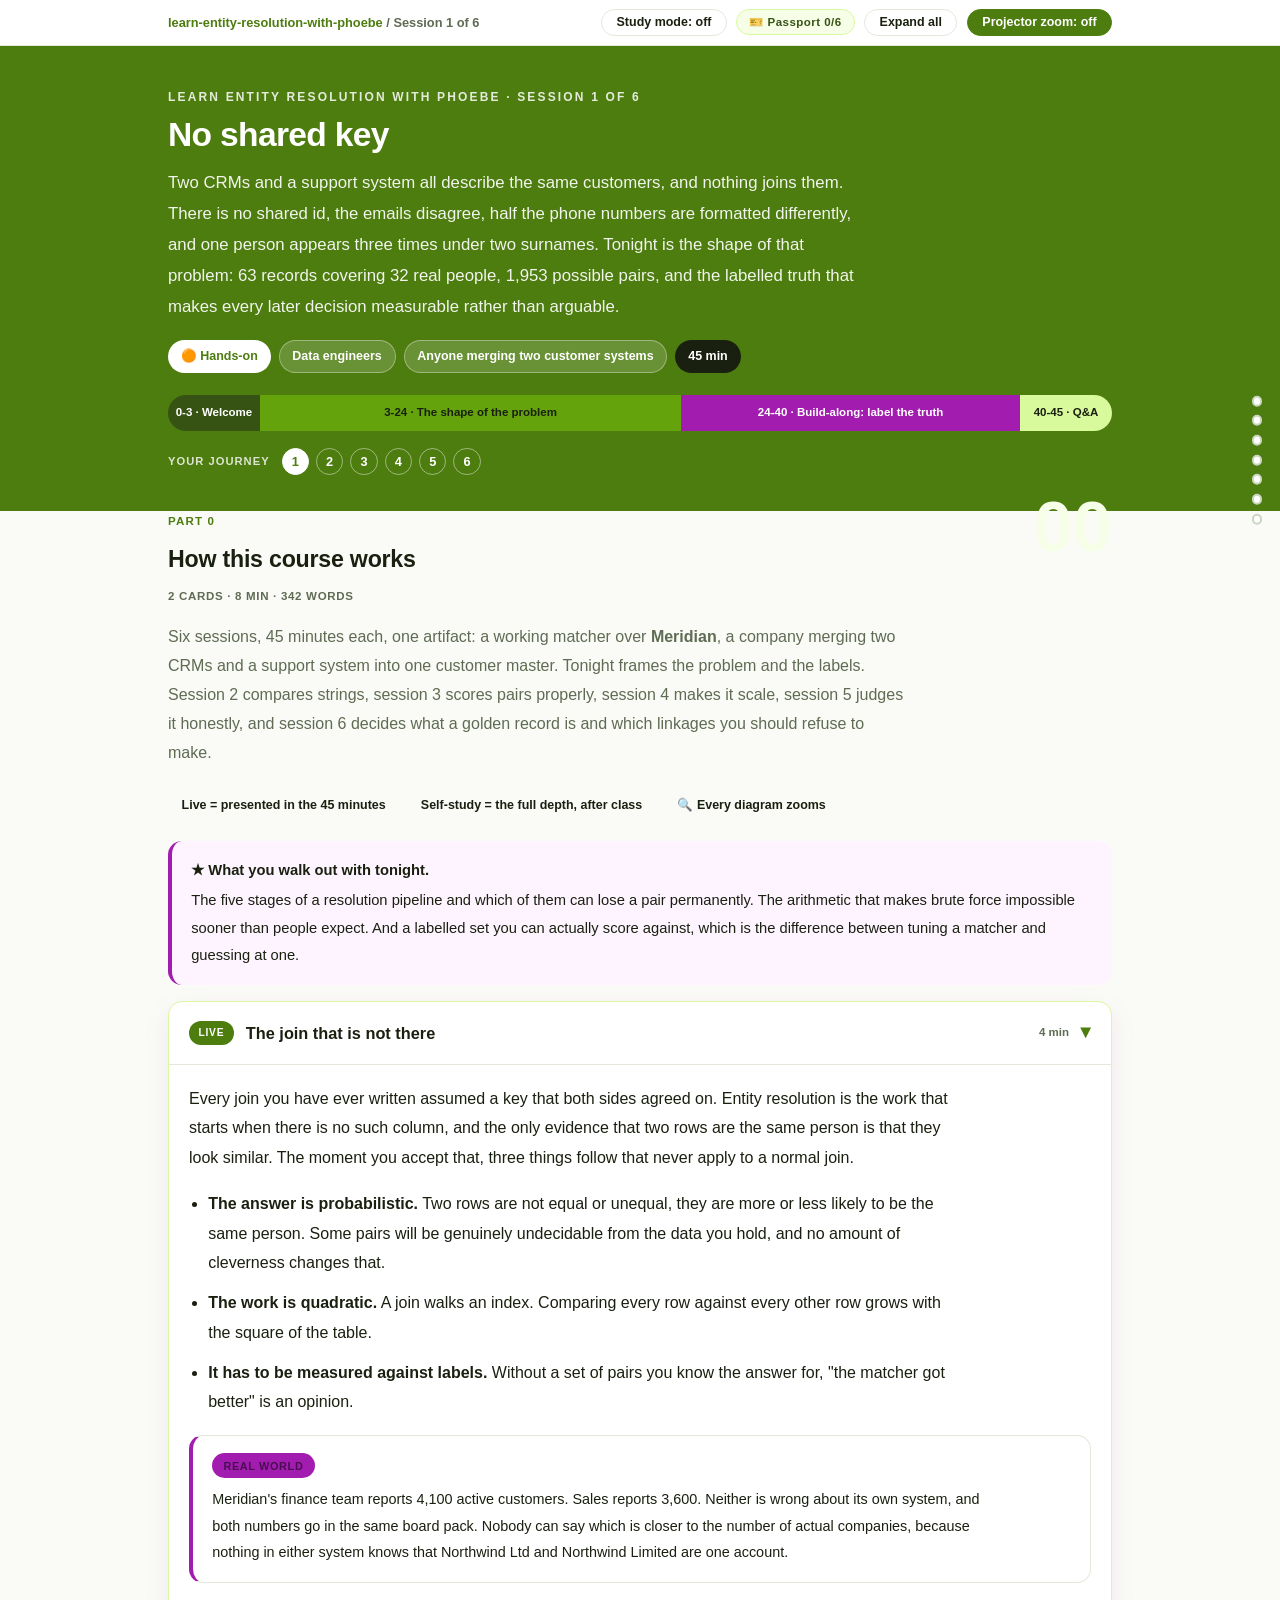
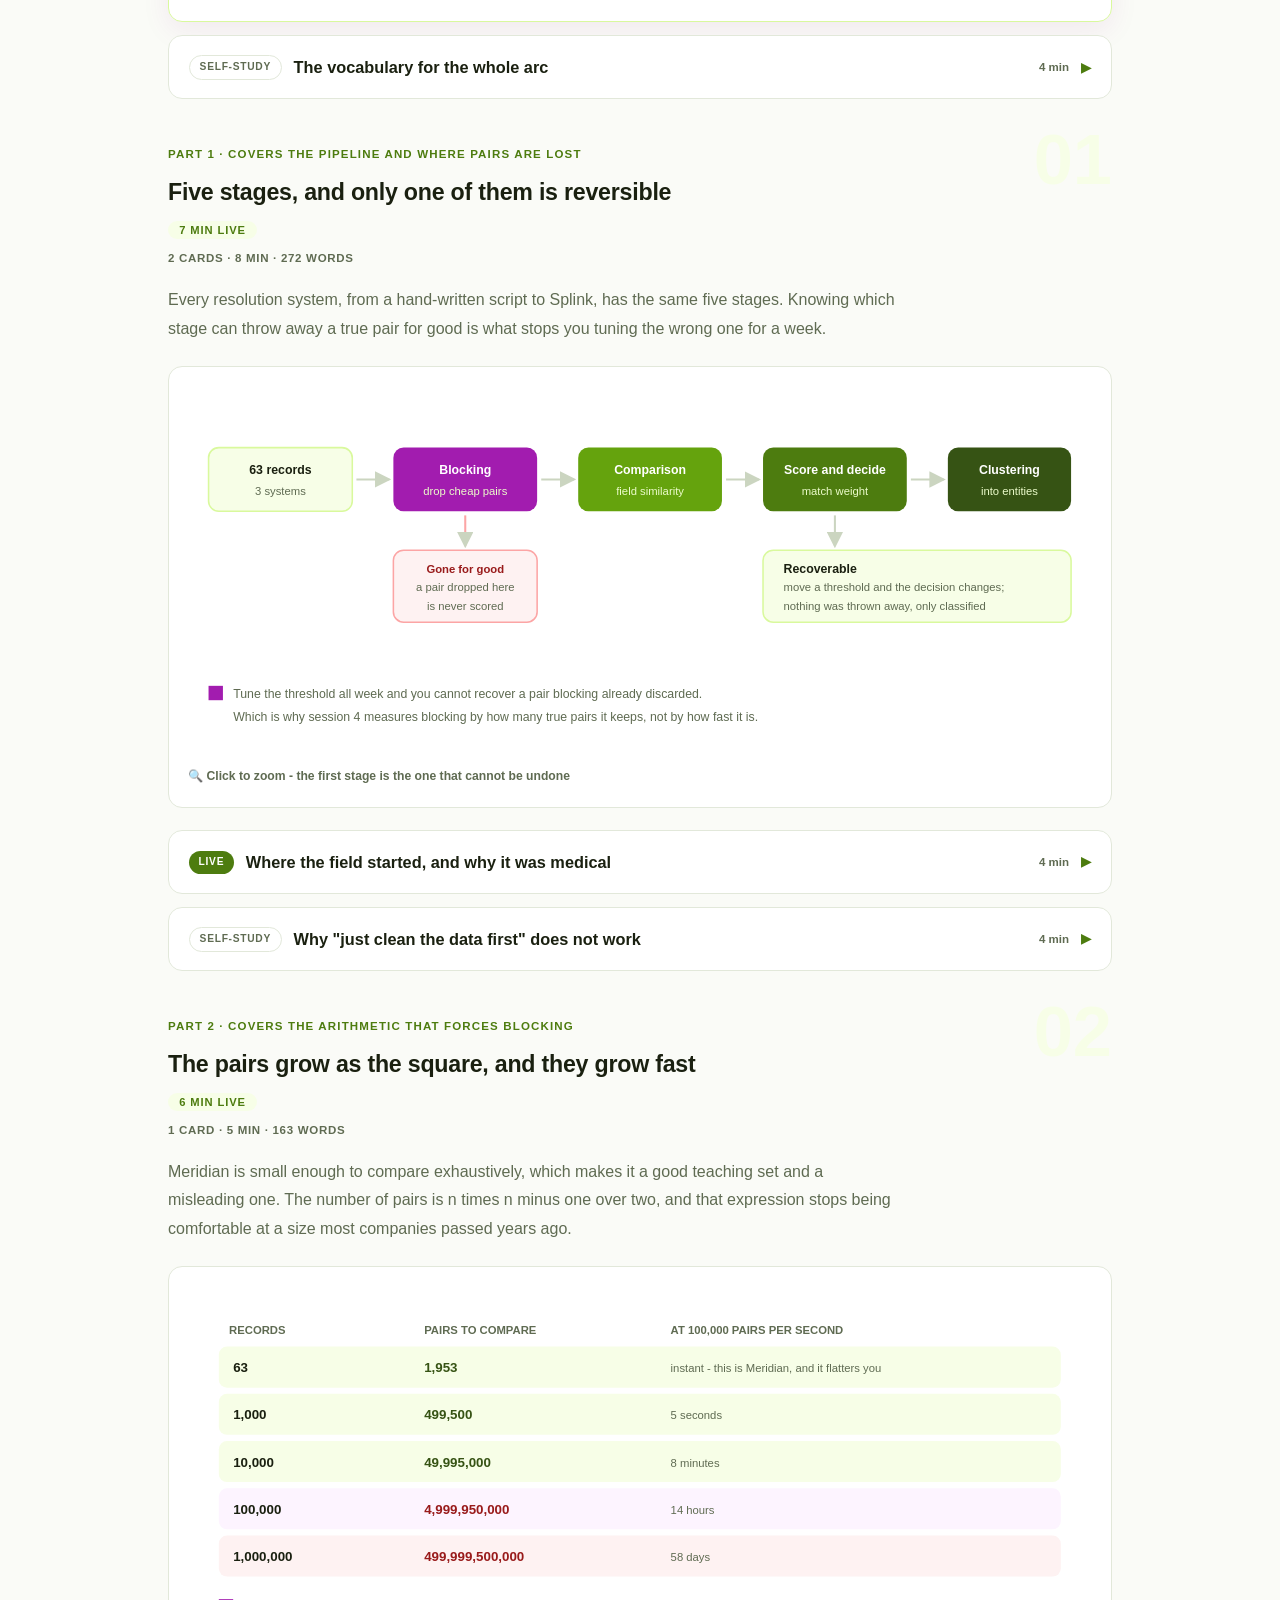
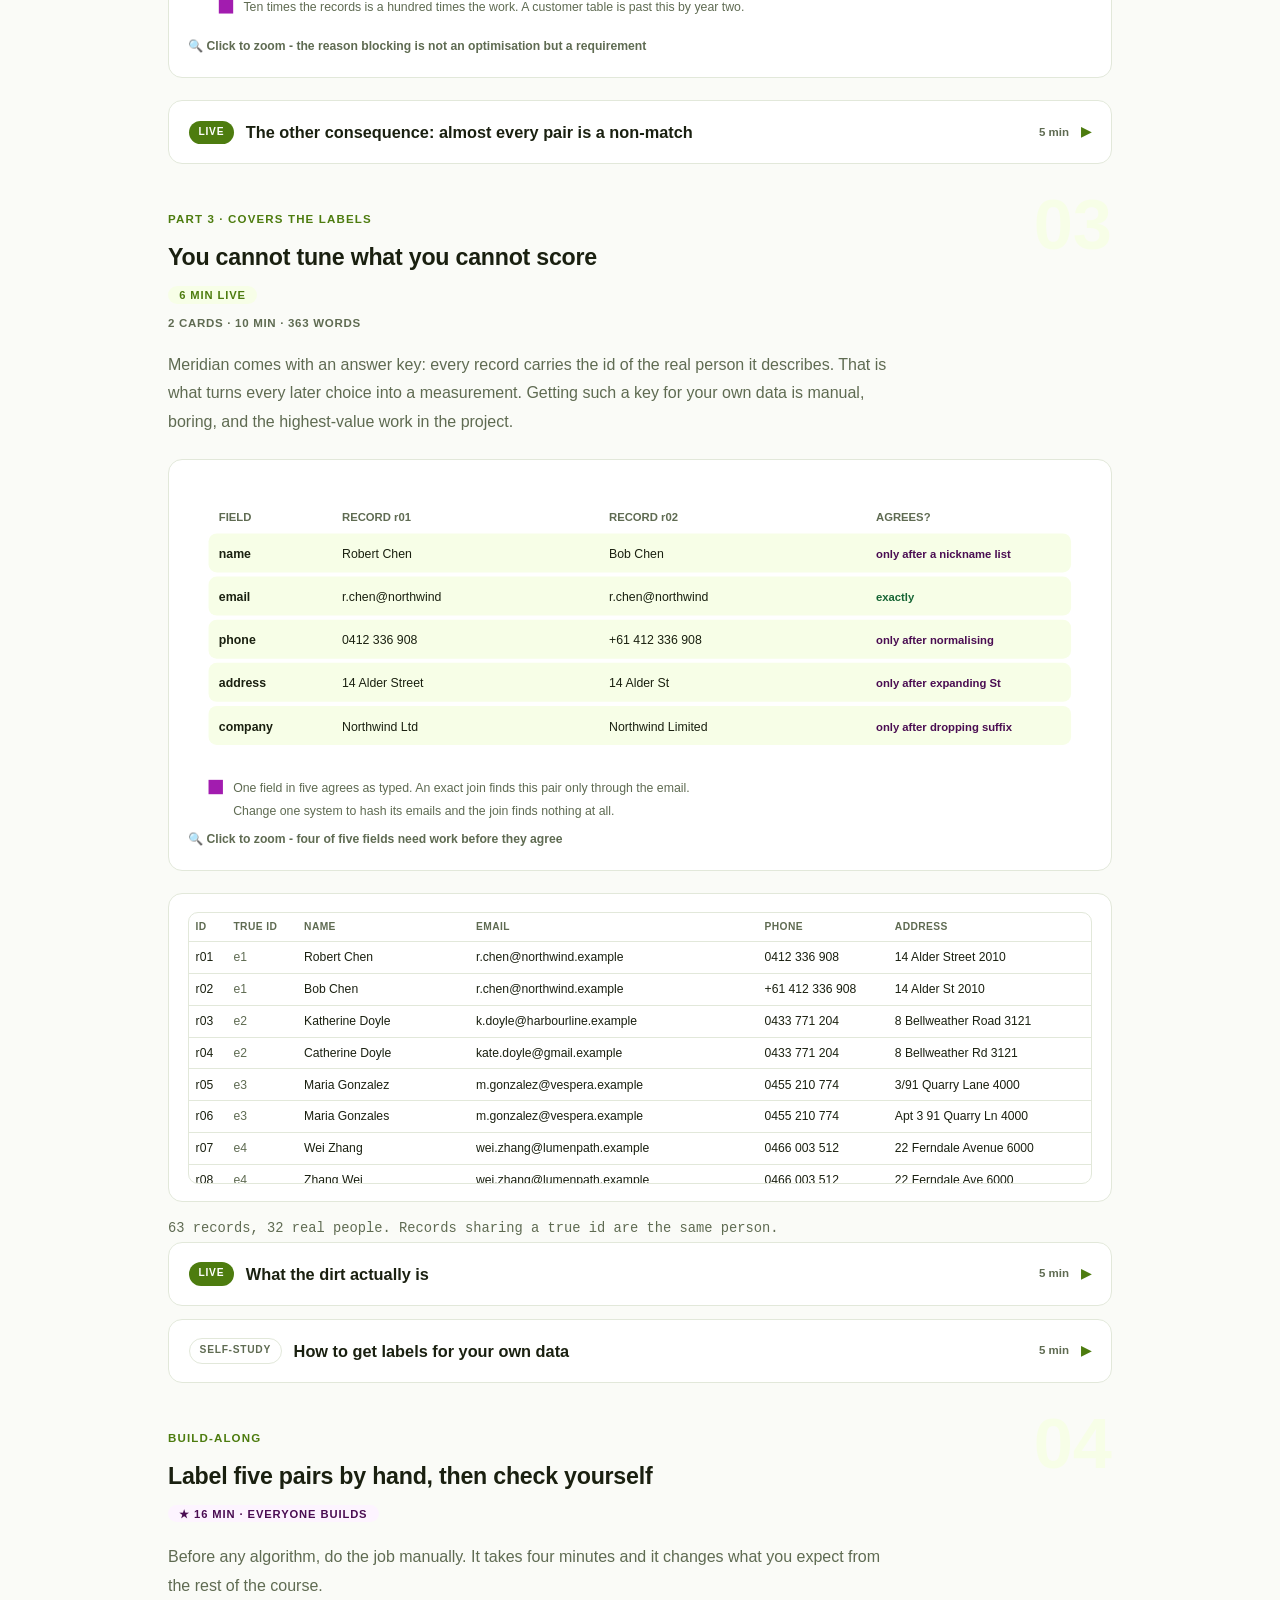
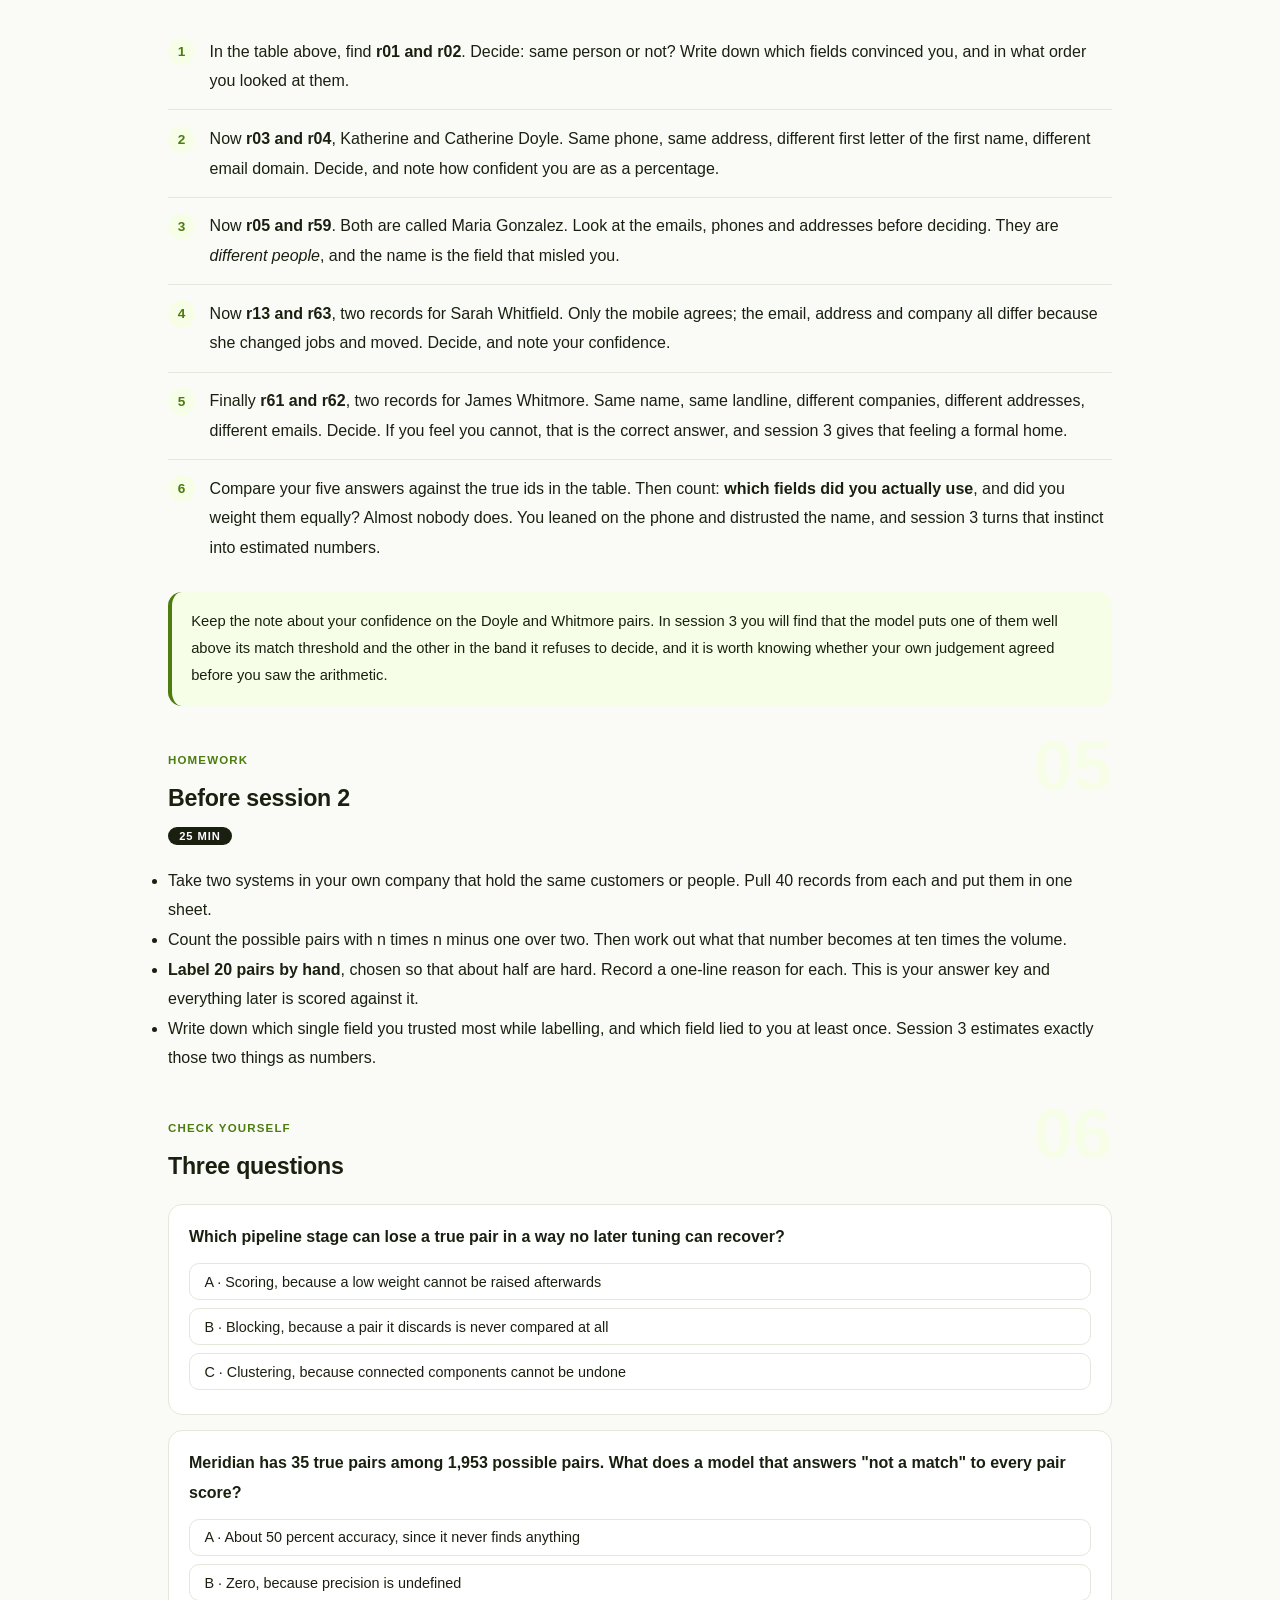
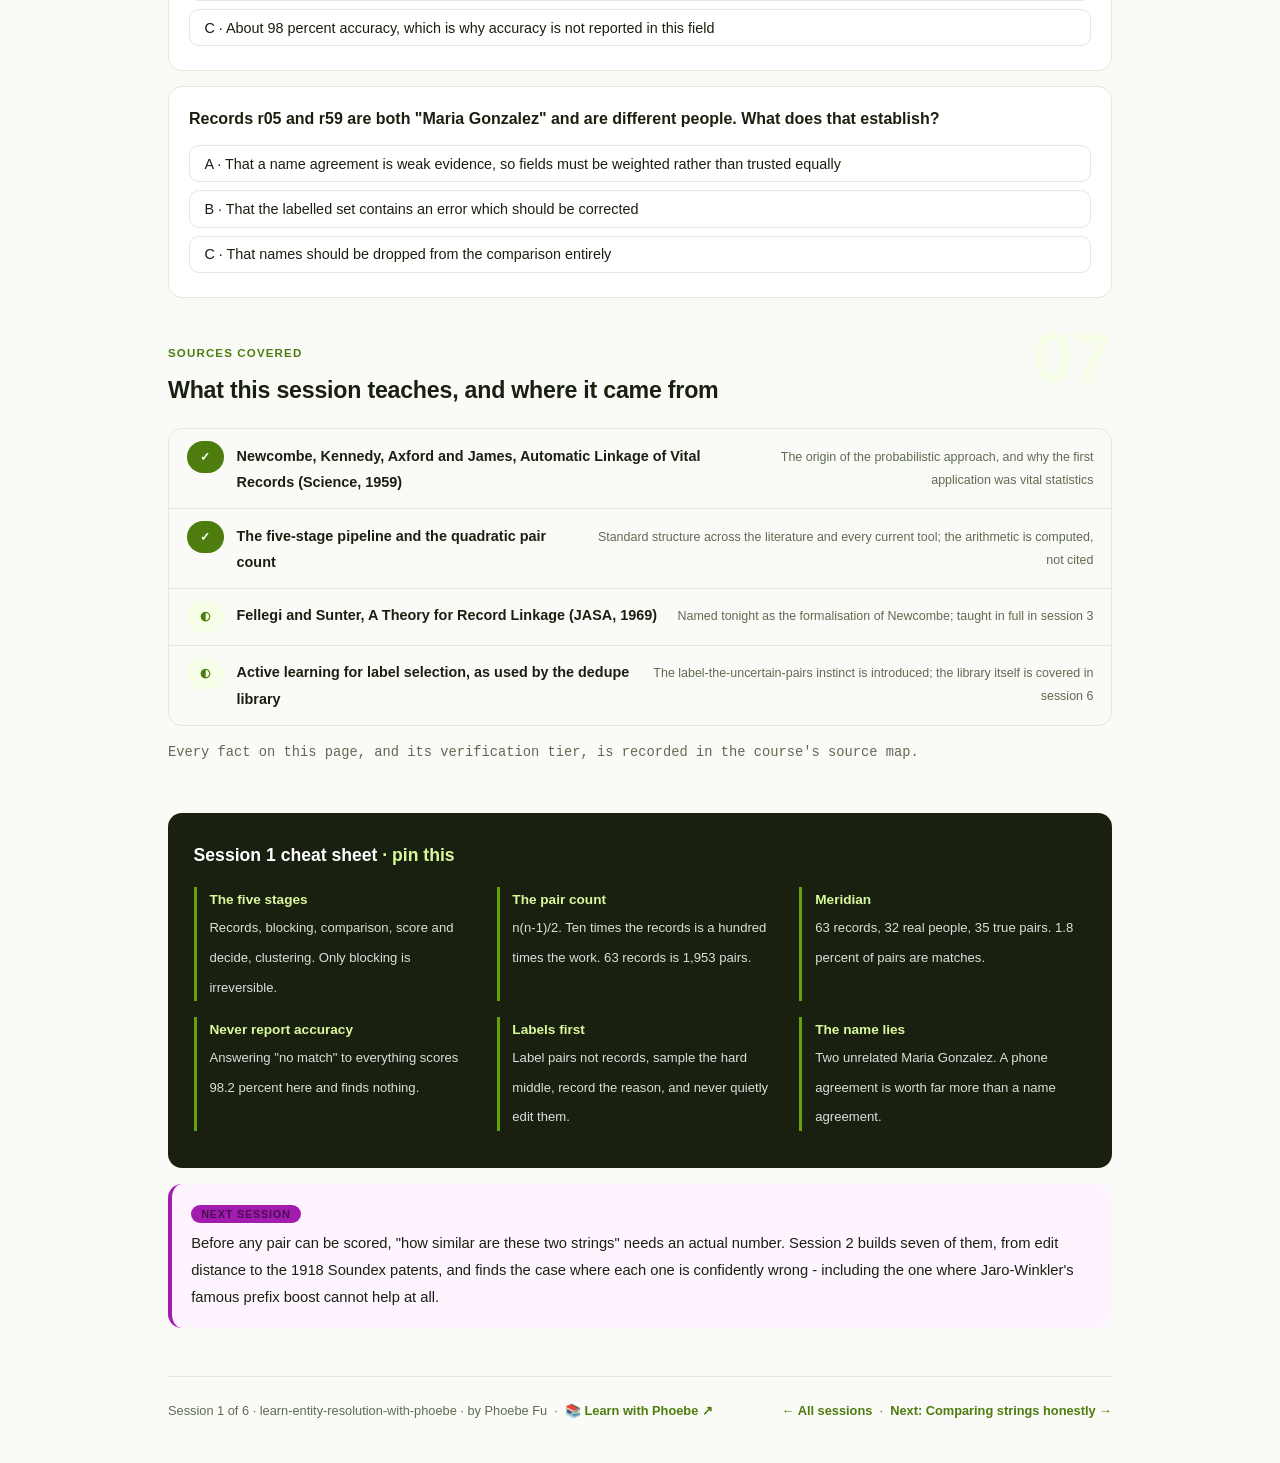
==== courses/01-no-shared-key.html @ edf510dc "Session pages: remove the internal source-map path A session page is a page a learner reads, so a bu" ====
<!DOCTYPE html>
<html lang="en">
<head>
<meta charset="UTF-8">
<meta name="viewport" content="width=device-width, initial-scale=1.0">
<!-- social:start -->
<meta name="description" content="Session 1 of 6. What breaks when two systems describe the same customer and share no key: the n-squared problem, the five stages of a resolution pipeline, and why a labelled set of 35 true pairs is the only thing that makes any of it measurable.">
<meta property="og:type" content="article">
<meta property="og:site_name" content="Learn with Phoebe">
<meta property="og:title" content="No shared key - learn entity resolution with phoebe">
<meta property="og:description" content="Session 1 of 6. 63 records, 32 real people, 1,953 possible pairs and no join column in sight.">
<meta property="og:url" content="https://phoebefu6.github.io/learn-entity-resolution-with-phoebe/courses/01-no-shared-key.html">
<meta property="og:image" content="https://phoebefu6.github.io/learn-entity-resolution-with-phoebe/assets/og-cover.png">
<meta property="og:image:width" content="1200">
<meta property="og:image:height" content="630">
<meta name="twitter:card" content="summary_large_image">
<meta name="twitter:title" content="No shared key - learn entity resolution with phoebe">
<meta name="twitter:description" content="Session 1 of 6. 63 records, 32 real people, and no join column in sight.">
<meta name="twitter:image" content="https://phoebefu6.github.io/learn-entity-resolution-with-phoebe/assets/og-cover.png">
<!-- social:end -->
<title>Session 1 · No shared key - learn entity resolution with phoebe</title>
<link rel="stylesheet" href="../assets/style.css?v=1">
</head>
<body>

<div class="toolbar">
  <div class="wrap">
    <span class="crumb"><a href="../index.html">learn-entity-resolution-with-phoebe</a> / Session 1 of 6</span>
    <button class="btn" id="toggle-all" type="button">Expand all</button>
    <button class="btn primary" id="zoom-toggle" type="button">Projector zoom: off</button>
  </div>
</div>

<header class="masthead">
  <div class="wrap">
    <div class="eyebrow">Learn Entity Resolution with Phoebe · Session 1 of 6</div>
    <h1>No shared <span class="accent">key</span></h1>
    <p class="sub">Two CRMs and a support system all describe the same customers, and nothing joins them. There is no shared id, the emails disagree, half the phone numbers are formatted differently, and one person appears three times under two surnames. Tonight is the shape of that problem: 63 records covering 32 real people, 1,953 possible pairs, and the labelled truth that makes every later decision measurable rather than arguable.</p>
    <div class="chip-row">
      <span class="chip level">🟠 Hands-on</span>
      <span class="chip audience">Data engineers</span>
      <span class="chip audience">Anyone merging two customer systems</span>
      <span class="chip time">45 min</span>
    </div>
    <div class="agenda">
      <span class="a1" style="flex:1">0-3 · Welcome</span>
      <span class="a2" style="flex:5">3-24 · The shape of the problem</span>
      <span class="a3" style="flex:4">24-40 · Build-along: label the truth</span>
      <span class="a4" style="flex:1">40-45 · Q&amp;A</span>
    </div>
  </div>
</header>

<main class="wrap">

  <!-- ============ INTRO ============ -->
  <section class="section" id="intro">
    <div class="section-kicker">
      <span class="klabel">Part 0</span>
      <h2>How this course works</h2>
    </div>
    <p class="lede">Six sessions, 45 minutes each, one artifact: a working matcher over <strong>Meridian</strong>, a company merging two CRMs and a support system into one customer master. Tonight frames the problem and the labels. Session 2 compares strings, session 3 scores pairs properly, session 4 makes it scale, session 5 judges it honestly, and session 6 decides what a golden record is and which linkages you should refuse to make.</p>

    <div class="legend">
      <span class="pill">Live = presented in the 45 minutes</span>
      <span class="pill">Self-study = the full depth, after class</span>
      <span class="pill">🔍 Every diagram zooms</span>
    </div>

    <div class="callout win">
      <p><strong>★ What you walk out with tonight.</strong> The five stages of a resolution pipeline and which of them can lose a pair permanently. The arithmetic that makes brute force impossible sooner than people expect. And a labelled set you can actually score against, which is the difference between tuning a matcher and guessing at one.</p>
    </div>

    <details class="card" open>
      <summary><span class="mode live">Live</span>The join that is not there<span class="mini">4 min</span><span class="caret">▶</span></summary>
      <div class="body">
        <p>Every join you have ever written assumed a key that both sides agreed on. Entity resolution is the work that starts when there is no such column, and the only evidence that two rows are the same person is that they look similar. The moment you accept that, three things follow that never apply to a normal join.</p>
        <ul>
          <li><strong>The answer is probabilistic.</strong> Two rows are not equal or unequal, they are more or less likely to be the same person. Some pairs will be genuinely undecidable from the data you hold, and no amount of cleverness changes that.</li>
          <li><strong>The work is quadratic.</strong> A join walks an index. Comparing every row against every other row grows with the square of the table.</li>
          <li><strong>It has to be measured against labels.</strong> Without a set of pairs you know the answer for, "the matcher got better" is an opinion.</li>
        </ul>
        <div class="callout example">
          <span class="ex-pill">Real world</span>
          <p>Meridian's finance team reports 4,100 active customers. Sales reports 3,600. Neither is wrong about its own system, and both numbers go in the same board pack. Nobody can say which is closer to the number of actual companies, because nothing in either system knows that Northwind Ltd and Northwind Limited are one account.</p>
        </div>
      </div>
    </details>

    <details class="card">
      <summary><span class="mode self">Self-study</span>The vocabulary for the whole arc<span class="mini">4 min</span><span class="caret">▶</span></summary>
      <div class="body">
        <ul>
          <li><strong>Record</strong> - one row in one system. <strong>Entity</strong> - one real person or company, which may appear as several records.</li>
          <li><strong>Pair</strong> - two records being considered. The unit of almost all the arithmetic in this course.</li>
          <li><strong>Blocking</strong> - cheaply throwing away pairs that are obviously not worth comparing. Session 4.</li>
          <li><strong>Match weight</strong> - a score for how much the evidence favours a pair being the same entity. Session 3.</li>
          <li><strong>Clerical review</strong> - the band of pairs the system refuses to decide, which go to a human. Session 3, and the whole point of the course.</li>
          <li><strong>Golden record</strong> - the single surviving version of an entity, assembled from the records that matched. Session 6.</li>
        </ul>
        <p>One term deliberately avoided: "deduplication". It implies the duplicates are obvious and the job is deleting them. Neither is usually true, and the framing hides the decision that matters.</p>
      </div>
    </details>
  </section>

  <!-- ============ PART 1 ============ -->
  <section class="section" id="part-1">
    <div class="section-kicker">
      <span class="klabel">Part 1 · covers the pipeline and where pairs are lost</span>
      <h2>Five stages, and only one of them is reversible</h2>
      <span class="tag concept">7 min live</span>
    </div>
    <p class="lede">Every resolution system, from a hand-written script to Splink, has the same five stages. Knowing which stage can throw away a true pair for good is what stops you tuning the wrong one for a week.</p>

    <figure class="zoomable">
      <svg viewBox="0 0 880 360" xmlns="http://www.w3.org/2000/svg" role="img" aria-label="Five pipeline stages from records through blocking, comparison, scoring and decision to clustering, showing that a pair discarded at blocking can never be recovered downstream">
        <style>
          .e1aT { font: 700 12px Inter, sans-serif; fill: #fff; }
          .e1aK { font: 700 12px Inter, sans-serif; fill: #1A2010; }
          .e1aC { font: 400 11px Inter, sans-serif; fill: #ECFCCB; }
          .e1aD { font: 400 11px Inter, sans-serif; fill: #5F6B52; }
          .e1aN { font: 400 12px Inter, sans-serif; fill: #5F6B52; }
          .e1aR { font: 700 11px Inter, sans-serif; fill: #991B1B; }
        </style>
        <defs>
          <marker id="e1Ar" markerWidth="8" markerHeight="8" refX="7" refY="4" orient="auto"><path d="M0,0 L8,4 L0,8 z" fill="#CBD5C0"/></marker>
        </defs>

        <rect x="20" y="60" width="140" height="62" rx="10" fill="#F7FEE7" stroke="#D9F99D" stroke-width="1.5"/>
        <text class="e1aK" x="90" y="86" text-anchor="middle">63 records</text>
        <text class="e1aD" x="90" y="106" text-anchor="middle">3 systems</text>

        <line x1="164" y1="91" x2="196" y2="91" stroke="#CBD5C0" stroke-width="2" marker-end="url(#e1Ar)"/>

        <rect x="200" y="60" width="140" height="62" rx="10" fill="#A21CAF"/>
        <text class="e1aT" x="270" y="86" text-anchor="middle">Blocking</text>
        <text class="e1aC" x="270" y="106" text-anchor="middle">drop cheap pairs</text>

        <line x1="344" y1="91" x2="376" y2="91" stroke="#CBD5C0" stroke-width="2" marker-end="url(#e1Ar)"/>

        <rect x="380" y="60" width="140" height="62" rx="10" fill="#65A30D"/>
        <text class="e1aT" x="450" y="86" text-anchor="middle">Comparison</text>
        <text class="e1aC" x="450" y="106" text-anchor="middle">field similarity</text>

        <line x1="524" y1="91" x2="556" y2="91" stroke="#CBD5C0" stroke-width="2" marker-end="url(#e1Ar)"/>

        <rect x="560" y="60" width="140" height="62" rx="10" fill="#4D7C0F"/>
        <text class="e1aT" x="630" y="86" text-anchor="middle">Score and decide</text>
        <text class="e1aC" x="630" y="106" text-anchor="middle">match weight</text>

        <line x1="704" y1="91" x2="736" y2="91" stroke="#CBD5C0" stroke-width="2" marker-end="url(#e1Ar)"/>

        <rect x="740" y="60" width="120" height="62" rx="10" fill="#365314"/>
        <text class="e1aT" x="800" y="86" text-anchor="middle">Clustering</text>
        <text class="e1aC" x="800" y="106" text-anchor="middle">into entities</text>

        <rect x="200" y="160" width="140" height="70" rx="10" fill="#FEF2F2" stroke="#FCA5A5" stroke-width="1.5"/>
        <text class="e1aR" x="270" y="182" text-anchor="middle">Gone for good</text>
        <text class="e1aD" x="270" y="200" text-anchor="middle">a pair dropped here</text>
        <text class="e1aD" x="270" y="218" text-anchor="middle">is never scored</text>
        <line x1="270" y1="126" x2="270" y2="156" stroke="#FCA5A5" stroke-width="2" marker-end="url(#e1Ar)"/>

        <rect x="560" y="160" width="300" height="70" rx="10" fill="#F7FEE7" stroke="#D9F99D" stroke-width="1.5"/>
        <text class="e1aK" x="580" y="182">Recoverable</text>
        <text class="e1aD" x="580" y="200">move a threshold and the decision changes;</text>
        <text class="e1aD" x="580" y="218">nothing was thrown away, only classified</text>
        <line x1="630" y1="126" x2="630" y2="156" stroke="#CBD5C0" stroke-width="2" marker-end="url(#e1Ar)"/>

        <rect x="20" y="292" width="14" height="14" fill="#A21CAF"/>
        <text class="e1aN" x="44" y="304">Tune the threshold all week and you cannot recover a pair blocking already discarded.</text>
        <text class="e1aN" x="44" y="326">Which is why session 4 measures blocking by how many true pairs it keeps, not by how fast it is.</text>
      </svg>
      <figcaption>🔍 Click to zoom - the first stage is the one that cannot be undone</figcaption>
    </figure>

    <details class="card">
      <summary><span class="mode live">Live</span>Where the field started, and why it was medical<span class="mini">4 min</span><span class="caret">▶</span></summary>
      <div class="body">
        <p>The first published probabilistic approach is <strong>Newcombe, Kennedy, Axford and James, "Automatic Linkage of Vital Records", Science, October 1959</strong>. The problem was linking birth, marriage and death records for Canadian health statistics, where there was no shared identifier and the stakes were epidemiological rather than commercial.</p>
        <p>Their move was the one this whole course rests on: rather than asking whether two records agree, compute how much each field's agreement should <em>shift your belief</em>, and combine those shifts. Ten years later Fellegi and Sunter turned that into a formal decision theory, which is session 3.</p>
        <div class="callout tip">
          <p>It is worth knowing the origin is 1959 and not 2015. Entity resolution gets sold as a machine-learning problem, and the learning part is genuinely useful, but the core model predates it by decades and is still what the good tools implement.</p>
        </div>
      </div>
    </details>

    <details class="card">
      <summary><span class="mode self">Self-study</span>Why "just clean the data first" does not work<span class="mini">4 min</span><span class="caret">▶</span></summary>
      <div class="body">
        <p>The instinct is to normalise everything until the rows match exactly, then join. It helps, and session 2 does a lot of it, but it cannot finish the job for a structural reason: <strong>normalisation is lossy and you do not know in advance which loss matters</strong>.</p>
        <p>Fold "Katherine" and "Catherine" together and you correctly join one pair in Meridian and incorrectly risk joining two different people elsewhere. Strip company suffixes and Northwind Ltd matches Northwind Limited, which is right, and also matches a different Northwind that is a separate legal entity, which is wrong. Every normalisation is a bet about which differences are noise.</p>
        <p>The probabilistic framing keeps the bet visible and priced. Instead of destroying the difference, you say how much a difference on this field should count, and that number is estimable from data.</p>
      </div>
    </details>
  </section>

  <!-- ============ PART 2 ============ -->
  <section class="section" id="part-2">
    <div class="section-kicker">
      <span class="klabel">Part 2 · covers the arithmetic that forces blocking</span>
      <h2>The pairs grow as the square, and they grow fast</h2>
      <span class="tag concept">6 min live</span>
    </div>
    <p class="lede">Meridian is small enough to compare exhaustively, which makes it a good teaching set and a misleading one. The number of pairs is n times n minus one over two, and that expression stops being comfortable at a size most companies passed years ago.</p>

    <figure class="zoomable">
      <svg viewBox="0 0 880 330" xmlns="http://www.w3.org/2000/svg" role="img" aria-label="A table of record counts against pair counts, showing 63 records giving 1953 pairs, 10000 giving about 50 million, and 1 million giving about 500 billion">
        <style>
          .e1bH { font: 700 11px Inter, sans-serif; fill: #5F6B52; }
          .e1bK { font: 700 13px Inter, sans-serif; fill: #1A2010; }
          .e1bV { font: 800 13px Inter, sans-serif; fill: #365314; }
          .e1bR { font: 800 13px Inter, sans-serif; fill: #991B1B; }
          .e1bD { font: 400 11px Inter, sans-serif; fill: #5F6B52; }
          .e1bN { font: 400 12px Inter, sans-serif; fill: #5F6B52; }
        </style>
        <text class="e1bH" x="40" y="46">RECORDS</text>
        <text class="e1bH" x="230" y="46">PAIRS TO COMPARE</text>
        <text class="e1bH" x="470" y="46">AT 100,000 PAIRS PER SECOND</text>

        <rect x="30" y="58" width="820" height="40" rx="8" fill="#F7FEE7"/>
        <text class="e1bK" x="44" y="83">63</text>
        <text class="e1bV" x="230" y="83">1,953</text>
        <text class="e1bD" x="470" y="83">instant - this is Meridian, and it flatters you</text>

        <rect x="30" y="104" width="820" height="40" rx="8" fill="#F7FEE7"/>
        <text class="e1bK" x="44" y="129">1,000</text>
        <text class="e1bV" x="230" y="129">499,500</text>
        <text class="e1bD" x="470" y="129">5 seconds</text>

        <rect x="30" y="150" width="820" height="40" rx="8" fill="#F7FEE7"/>
        <text class="e1bK" x="44" y="175">10,000</text>
        <text class="e1bV" x="230" y="175">49,995,000</text>
        <text class="e1bD" x="470" y="175">8 minutes</text>

        <rect x="30" y="196" width="820" height="40" rx="8" fill="#FDF4FF"/>
        <text class="e1bK" x="44" y="221">100,000</text>
        <text class="e1bR" x="230" y="221">4,999,950,000</text>
        <text class="e1bD" x="470" y="221">14 hours</text>

        <rect x="30" y="242" width="820" height="40" rx="8" fill="#FEF2F2"/>
        <text class="e1bK" x="44" y="267">1,000,000</text>
        <text class="e1bR" x="230" y="267">499,999,500,000</text>
        <text class="e1bD" x="470" y="267">58 days</text>

        <rect x="30" y="304" width="14" height="14" fill="#A21CAF"/>
        <text class="e1bN" x="54" y="316">Ten times the records is a hundred times the work. A customer table is past this by year two.</text>
      </svg>
      <figcaption>🔍 Click to zoom - the reason blocking is not an optimisation but a requirement</figcaption>
    </figure>

    <details class="card">
      <summary><span class="mode live">Live</span>The other consequence: almost every pair is a non-match<span class="mini">5 min</span><span class="caret">▶</span></summary>
      <div class="body">
        <p>In Meridian there are 35 true pairs among 1,953 possible ones, so <strong>1.8 percent</strong> of pairs are matches. That ratio does not stay still as the data grows, it collapses: true pairs grow roughly in line with the number of records, while total pairs grow with the square.</p>
        <p>This has a consequence people trip over constantly. A model that answers "not a match" to every single pair is right about 98.2 percent of the time on Meridian, and would be right about 99.99 percent of the time on a million records. <strong>Accuracy is not a usable metric here</strong>, and session 5 shows the bench reporting it next to F1 so the gap is visible rather than described.</p>
        <div class="callout example">
          <span class="ex-pill">Real world</span>
          <p>A vendor demo that reports "99.4 percent accurate" on a deduplication task has told you almost nothing, and may have told you it does not work. Ask for precision and recall on matched pairs, and ask how many true pairs the labelled set contained.</p>
        </div>
      </div>
    </details>
  </section>

  <!-- ============ PART 3 ============ -->
  <section class="section" id="part-3">
    <div class="section-kicker">
      <span class="klabel">Part 3 · covers the labels</span>
      <h2>You cannot tune what you cannot score</h2>
      <span class="tag concept">6 min live</span>
    </div>
    <p class="lede">Meridian comes with an answer key: every record carries the id of the real person it describes. That is what turns every later choice into a measurement. Getting such a key for your own data is manual, boring, and the highest-value work in the project.</p>

    <figure class="zoomable">
      <svg viewBox="0 0 880 330" xmlns="http://www.w3.org/2000/svg" role="img" aria-label="Two Meridian records for Robert Chen compared field by field, showing which fields agree exactly, which agree only after normalisation, and which disagree">
        <style>
          .e1cH { font: 700 11px Inter, sans-serif; fill: #5F6B52; }
          .e1cK { font: 700 12px Inter, sans-serif; fill: #1A2010; }
          .e1cV { font: 400 12px Inter, sans-serif; fill: #1A2010; }
          .e1cG { font: 700 11px Inter, sans-serif; fill: #166534; }
          .e1cA { font: 700 11px Inter, sans-serif; fill: #4A0D52; }
          .e1cN { font: 400 12px Inter, sans-serif; fill: #5F6B52; }
        </style>
        <text class="e1cH" x="30" y="40">FIELD</text>
        <text class="e1cH" x="150" y="40">RECORD r01</text>
        <text class="e1cH" x="410" y="40">RECORD r02</text>
        <text class="e1cH" x="670" y="40">AGREES?</text>

        <rect x="20" y="52" width="840" height="38" rx="8" fill="#F7FEE7"/>
        <text class="e1cK" x="30" y="76">name</text>
        <text class="e1cV" x="150" y="76">Robert Chen</text>
        <text class="e1cV" x="410" y="76">Bob Chen</text>
        <text class="e1cA" x="670" y="76">only after a nickname list</text>

        <rect x="20" y="94" width="840" height="38" rx="8" fill="#F7FEE7"/>
        <text class="e1cK" x="30" y="118">email</text>
        <text class="e1cV" x="150" y="118">r.chen@northwind</text>
        <text class="e1cV" x="410" y="118">r.chen@northwind</text>
        <text class="e1cG" x="670" y="118">exactly</text>

        <rect x="20" y="136" width="840" height="38" rx="8" fill="#F7FEE7"/>
        <text class="e1cK" x="30" y="160">phone</text>
        <text class="e1cV" x="150" y="160">0412 336 908</text>
        <text class="e1cV" x="410" y="160">+61 412 336 908</text>
        <text class="e1cA" x="670" y="160">only after normalising</text>

        <rect x="20" y="178" width="840" height="38" rx="8" fill="#F7FEE7"/>
        <text class="e1cK" x="30" y="202">address</text>
        <text class="e1cV" x="150" y="202">14 Alder Street</text>
        <text class="e1cV" x="410" y="202">14 Alder St</text>
        <text class="e1cA" x="670" y="202">only after expanding St</text>

        <rect x="20" y="220" width="840" height="38" rx="8" fill="#F7FEE7"/>
        <text class="e1cK" x="30" y="244">company</text>
        <text class="e1cV" x="150" y="244">Northwind Ltd</text>
        <text class="e1cV" x="410" y="244">Northwind Limited</text>
        <text class="e1cA" x="670" y="244">only after dropping suffix</text>

        <rect x="20" y="292" width="14" height="14" fill="#A21CAF"/>
        <text class="e1cN" x="44" y="304">One field in five agrees as typed. An exact join finds this pair only through the email.</text>
        <text class="e1cN" x="44" y="326">Change one system to hash its emails and the join finds nothing at all.</text>
      </svg>
      <figcaption>🔍 Click to zoom - four of five fields need work before they agree</figcaption>
    </figure>

    <div class="er-wrap" id="er-records"></div>

    <p class="mono" style="margin-top:14px">63 records, 32 real people. Records sharing a true id are the same person.</p>

    <details class="card">
      <summary><span class="mode live">Live</span>What the dirt actually is<span class="mini">5 min</span><span class="caret">▶</span></summary>
      <div class="body">
        <p>Read the table above and you can see every failure mode this course has to handle. None of it is exotic; all of it is what happens when humans type into three systems over five years.</p>
        <table class="clean">
          <thead><tr><th>Kind of difference</th><th>In Meridian</th><th>Handled in</th></tr></thead>
          <tbody>
            <tr><td>Nickname</td><td>Robert and Bob Chen, Michael and Mike Okonkwo</td><td>Session 2, normalisation</td></tr>
            <tr><td>Spelling of the same sound</td><td>Priya Nair and Priya Nayar, Smith and Smyth</td><td>Session 2, phonetics</td></tr>
            <tr><td>Transliteration</td><td>Thomas Muller and Thomas Mueller</td><td>Session 2</td></tr>
            <tr><td>Married or changed surname</td><td>Sarah Whitfield and Sarah Whitfield-Barnes</td><td>Session 3, weights</td></tr>
            <tr><td>Token order</td><td>Wei Zhang and Zhang Wei</td><td>Session 2, token sets</td></tr>
            <tr><td>Transposed digits</td><td>Chidi Nwosu's phone, 780 against 708</td><td>Session 2, edit distance</td></tr>
            <tr><td>Abbreviated street</td><td>Alder Street and Alder St, Court and Ct</td><td>Session 2, normalisation</td></tr>
            <tr><td>Work against personal address</td><td>Elena Petrova's two emails</td><td>Session 3, weights</td></tr>
            <tr><td>Missing value</td><td>Aisha Bello's second record has no email</td><td>Session 3, carries no evidence</td></tr>
            <tr><td>Different people who look alike</td><td>Two unrelated Maria Gonzalez, Robert Chen and Robert Chan</td><td>Session 5, false matches</td></tr>
            <tr><td>Genuinely undecidable</td><td>Two James Whitmore sharing a landline</td><td>Session 3, the clerical band</td></tr>
          </tbody>
        </table>
      </div>
    </details>

    <details class="card">
      <summary><span class="mode self">Self-study</span>How to get labels for your own data<span class="mini">5 min</span><span class="caret">▶</span></summary>
      <div class="body">
        <p>You will not label every pair, and you do not need to. What works:</p>
        <ul>
          <li><strong>Sample from the middle, not the ends.</strong> Pairs that obviously match and pairs that obviously do not teach you nothing. Label the ones a rough first pass scored near its threshold, because that is where every future decision lives.</li>
          <li><strong>Label pairs, not records.</strong> The question "are these two the same" is answerable. "Which entity is this" is not, until you already have the answer.</li>
          <li><strong>Two labellers on a subset.</strong> Where two careful humans disagree, no matcher will do better, and that disagreement rate is a floor on your achievable accuracy. It is also the honest size of your clerical band.</li>
          <li><strong>Record why.</strong> A label with a one-line reason survives the person who made it leaving. A bare yes or no does not.</li>
          <li><strong>Keep it frozen.</strong> A labelled set you quietly fix whenever the matcher disagrees is not a measurement any more, it is a mirror.</li>
        </ul>
        <p>The <code>dedupe</code> library builds its training set this way deliberately, asking a human to label the pairs it is least sure about rather than a random sample. That is active learning, and it is the right instinct even when done by hand in a spreadsheet.</p>
      </div>
    </details>
  </section>

  <!-- ============ DEMO ============ -->
  <section class="section" id="demo-1">
    <div class="section-kicker">
      <span class="klabel">Build-along</span>
      <h2>Label five pairs by hand, then check yourself</h2>
      <span class="tag demo">★ 16 min · everyone builds</span>
    </div>
    <p class="lede">Before any algorithm, do the job manually. It takes four minutes and it changes what you expect from the rest of the course.</p>

    <div class="steps">
      <div class="step"><p>In the table above, find <strong>r01 and r02</strong>. Decide: same person or not? Write down which fields convinced you, and in what order you looked at them.</p></div>
      <div class="step"><p>Now <strong>r03 and r04</strong>, Katherine and Catherine Doyle. Same phone, same address, different first letter of the first name, different email domain. Decide, and note how confident you are as a percentage.</p></div>
      <div class="step"><p>Now <strong>r05 and r59</strong>. Both are called Maria Gonzalez. Look at the emails, phones and addresses before deciding. They are <em>different people</em>, and the name is the field that misled you.</p></div>
      <div class="step"><p>Now <strong>r13 and r63</strong>, two records for Sarah Whitfield. Only the mobile agrees; the email, address and company all differ because she changed jobs and moved. Decide, and note your confidence.</p></div>
      <div class="step"><p>Finally <strong>r61 and r62</strong>, two records for James Whitmore. Same name, same landline, different companies, different addresses, different emails. Decide. If you feel you cannot, that is the correct answer, and session 3 gives that feeling a formal home.</p></div>
      <div class="step"><p>Compare your five answers against the true ids in the table. Then count: <strong>which fields did you actually use</strong>, and did you weight them equally? Almost nobody does. You leaned on the phone and distrusted the name, and session 3 turns that instinct into estimated numbers.</p></div>
    </div>

    <div class="callout tip">
      <p>Keep the note about your confidence on the Doyle and Whitmore pairs. In session 3 you will find that the model puts one of them well above its match threshold and the other in the band it refuses to decide, and it is worth knowing whether your own judgement agreed before you saw the arithmetic.</p>
    </div>
  </section>

  <!-- ============ EXERCISE ============ -->
  <section class="section" id="exercise">
    <div class="section-kicker">
      <span class="klabel">Homework</span>
      <h2>Before session 2</h2>
      <span class="tag exercise">25 min</span>
    </div>
    <ul>
      <li>Take two systems in your own company that hold the same customers or people. Pull 40 records from each and put them in one sheet.</li>
      <li>Count the possible pairs with n times n minus one over two. Then work out what that number becomes at ten times the volume.</li>
      <li><strong>Label 20 pairs by hand</strong>, chosen so that about half are hard. Record a one-line reason for each. This is your answer key and everything later is scored against it.</li>
      <li>Write down which single field you trusted most while labelling, and which field lied to you at least once. Session 3 estimates exactly those two things as numbers.</li>
    </ul>
  </section>

  <!-- ============ QUIZ ============ -->
  <section class="section" id="quiz">
    <div class="section-kicker">
      <span class="klabel">Check yourself</span>
      <h2>Three questions</h2>
    </div>

    <div class="quiz-q" data-answer="1">
      <p class="qtext">Which pipeline stage can lose a true pair in a way no later tuning can recover?</p>
      <button class="qopt" type="button">A · Scoring, because a low weight cannot be raised afterwards</button>
      <button class="qopt" type="button">B · Blocking, because a pair it discards is never compared at all</button>
      <button class="qopt" type="button">C · Clustering, because connected components cannot be undone</button>
      <p class="qwhy">Blocking is the irreversible stage. Scoring and the decision are recoverable by moving a threshold, and clustering can be rerun. A pair blocking drops is never scored, so no amount of threshold tuning brings it back. That is why session 4 measures blocking by pair completeness first.</p>
    </div>

    <div class="quiz-q" data-answer="2">
      <p class="qtext">Meridian has 35 true pairs among 1,953 possible pairs. What does a model that answers "not a match" to every pair score?</p>
      <button class="qopt" type="button">A · About 50 percent accuracy, since it never finds anything</button>
      <button class="qopt" type="button">B · Zero, because precision is undefined</button>
      <button class="qopt" type="button">C · About 98 percent accuracy, which is why accuracy is not reported in this field</button>
      <p class="qwhy">It gets every one of the 1,918 non-pairs right, so accuracy is about 98.2 percent while it finds nothing at all. The ratio only gets worse as data grows, which is why the field reports precision and recall on matched pairs instead.</p>
    </div>

    <div class="quiz-q" data-answer="0">
      <p class="qtext">Records r05 and r59 are both "Maria Gonzalez" and are different people. What does that establish?</p>
      <button class="qopt" type="button">A · That a name agreement is weak evidence, so fields must be weighted rather than trusted equally</button>
      <button class="qopt" type="button">B · That the labelled set contains an error which should be corrected</button>
      <button class="qopt" type="button">C · That names should be dropped from the comparison entirely</button>
      <p class="qwhy">Two unrelated people share a common name, which is exactly why an agreement on name shifts belief far less than an agreement on a phone number. Session 3 estimates that difference as the ratio of two probabilities rather than asserting it, and dropping the field would throw away real evidence.</p>
    </div>

    <p class="quiz-score"></p>
  </section>

  <!-- ============ SOURCES ============ -->
  <section class="section" id="official">
    <div class="section-kicker">
      <span class="klabel">Sources covered</span>
      <h2>What this session teaches, and where it came from</h2>
    </div>
    <div class="covered">
      <div class="covered-row"><span class="status pill solid">✓</span><span class="name">Newcombe, Kennedy, Axford and James, Automatic Linkage of Vital Records (Science, 1959)</span><span class="note">The origin of the probabilistic approach, and why the first application was vital statistics</span></div>
      <div class="covered-row"><span class="status pill solid">✓</span><span class="name">The five-stage pipeline and the quadratic pair count</span><span class="note">Standard structure across the literature and every current tool; the arithmetic is computed, not cited</span></div>
      <div class="covered-row"><span class="status pill light">◐</span><span class="name">Fellegi and Sunter, A Theory for Record Linkage (JASA, 1969)</span><span class="note">Named tonight as the formalisation of Newcombe; taught in full in session 3</span></div>
      <div class="covered-row"><span class="status pill light">◐</span><span class="name">Active learning for label selection, as used by the dedupe library</span><span class="note">The label-the-uncertain-pairs instinct is introduced; the library itself is covered in session 6</span></div>
    </div>
    <p class="mono" style="margin-top:14px">Every fact on this page, and its verification tier, is recorded in the course's source map.</p>
  </section>

  <!-- ============ CHEAT SHEET ============ -->
  <section class="cheat" id="cheatsheet">
    <h3>Session 1 cheat sheet <span>· pin this</span></h3>
    <div class="grid-2">
      <div class="cheat-item"><b>The five stages</b><span>Records, blocking, comparison, score and decide, clustering. Only blocking is irreversible.</span></div>
      <div class="cheat-item"><b>The pair count</b><span>n(n-1)/2. Ten times the records is a hundred times the work. 63 records is 1,953 pairs.</span></div>
      <div class="cheat-item"><b>Meridian</b><span>63 records, 32 real people, 35 true pairs. 1.8 percent of pairs are matches.</span></div>
      <div class="cheat-item"><b>Never report accuracy</b><span>Answering "no match" to everything scores 98.2 percent here and finds nothing.</span></div>
      <div class="cheat-item"><b>Labels first</b><span>Label pairs not records, sample the hard middle, record the reason, and never quietly edit them.</span></div>
      <div class="cheat-item"><b>The name lies</b><span>Two unrelated Maria Gonzalez. A phone agreement is worth far more than a name agreement.</span></div>
    </div>
  </section>

  <div class="callout next">
    <span class="nx-pill">Next session</span>
    <p>Before any pair can be scored, "how similar are these two strings" needs an actual number. Session 2 builds seven of them, from edit distance to the 1918 Soundex patents, and finds the case where each one is confidently wrong - including the one where Jaro-Winkler's famous prefix boost cannot help at all.</p>
  </div>

  <footer class="pagefoot">
    <span>Session 1 of 6 · learn-entity-resolution-with-phoebe · by Phoebe Fu &nbsp;·&nbsp; 📚 <a href="https://phoebefu6.github.io/learn-with-phoebe/">Learn with Phoebe ↗</a></span>
    <span><a href="../index.html">← All sessions</a> &nbsp;·&nbsp; <a href="02-comparing-strings.html">Next: Comparing strings honestly →</a></span>
  </footer>

</main>

<script src="../assets/app.js?v=1"></script>
<script src="../assets/er-live.js?v=1"></script>
</body>
</html>
---- assets/style.css ----
/* learn-mcp-with-phoebe - editorial bold design system
   Accent: SQLite blue #4D7C0F · Ink navy #365314 · Flagship: amber #A21CAF
   (CSS var names still read --indigo/--amber; they hold SQL-blue values.) */

:root {
  --indigo: #4D7C0F;
  --indigo-deep: #365314;
  --indigo-mid: #65A30D;
  --indigo-soft: #D9F99D;
  --indigo-50: #F7FEE7;
  --ink: #1A2010;
  --muted: #5F6B52;
  --faint: #CBD5C0;
  --hairline: #E2E8DA;
  --amber: #A21CAF;
  --amber-ink: #4A0D52;
  --amber-50: #FDF4FF;
  --paper: #FAFBF7;
  --code-bg: #1B2410;
  --code-ink: #ECFCCB;
  --radius: 14px;
}

* { margin: 0; padding: 0; box-sizing: border-box; }

html { font-size: 16px; scroll-behavior: smooth; }
html.zoom-125 { font-size: 20px; }
html.zoom-150 { font-size: 24px; }

body {
  font-family: "Inter", -apple-system, BlinkMacSystemFont, "Segoe UI", Roboto, sans-serif;
  background: var(--paper);
  color: var(--ink);
  line-height: 1.85;
  font-feature-settings: "tnum";
}

.wrap { max-width: 62rem; margin: 0 auto; padding: 0 1.5rem; }

/* ---------- header band ---------- */
.masthead {
  background: var(--indigo);
  color: #fff;
  padding: 2.5rem 0 2.25rem;
}
.masthead .eyebrow {
  font-size: .75rem;
  letter-spacing: .18em;
  text-transform: uppercase;
  opacity: .85;
  font-weight: 600;
}
.masthead h1 {
  font-size: 2.1rem;
  line-height: 1.15;
  font-weight: 800;
  margin: .5rem 0 .75rem;
  letter-spacing: -.02em;
}
.masthead h1 .accent { color: inherit; }
.masthead .sub { font-size: 1.05rem; opacity: .92; max-width: 44rem; }

.chip-row { display: flex; flex-wrap: wrap; gap: .5rem; margin-top: 1.1rem; }
.chip {
  display: inline-flex;
  align-items: center;
  gap: .35rem;
  border-radius: 999px;
  padding: .25rem .8rem;
  font-size: .78rem;
  font-weight: 600;
  white-space: nowrap;
}
.chip.level { background: #fff; color: var(--indigo); }
.chip.audience { background: rgba(255,255,255,.16); color: #fff; border: 1px solid rgba(255,255,255,.35); }
.chip.time { background: var(--ink); color: #fff; font-variant-numeric: tabular-nums; }


/* ---------- toolbar ---------- */
.toolbar {
  position: sticky;
  top: 0;
  z-index: 40;
  background: rgba(255,255,255,.94);
  backdrop-filter: blur(6px);
  border-bottom: 1px solid var(--hairline);
  padding: .55rem 0;
}
.toolbar .wrap { display: flex; align-items: center; gap: .6rem; }
.toolbar .crumb { font-size: .8rem; color: var(--muted); font-weight: 600; margin-right: auto; }
.toolbar .crumb a { color: var(--indigo); text-decoration: none; }
.btn {
  border: 1px solid var(--hairline);
  background: #fff;
  color: var(--ink);
  border-radius: 999px;
  padding: .35rem .9rem;
  font-size: .78rem;
  font-weight: 600;
  cursor: pointer;
  font-family: inherit;
  transition: all .15s ease;
}
.btn:hover { border-color: var(--indigo); color: var(--indigo); }
.btn.primary { background: var(--indigo); border-color: var(--indigo); color: #fff; }
.btn.primary:hover { background: var(--indigo-deep); }

/* ---------- sections ---------- */
main { padding: 2.5rem 0 4rem; }

.section { margin-bottom: 2.8rem; }
.section-kicker { margin-bottom: 1rem; }
.section-kicker .klabel {
  display: block;
  font-size: .72rem;
  text-transform: uppercase;
  letter-spacing: .1em;
  color: var(--indigo);
  font-weight: 700;
  margin-bottom: .35rem;
}
.section-kicker h2 {
  font-size: 1.45rem;
  font-weight: 800;
  letter-spacing: -.01em;
  display: flex;
  align-items: center;
  gap: .7rem;
  flex-wrap: wrap;
}
.section-kicker .tag {
  border-radius: 999px;
  padding: .18rem .7rem;
  font-size: .7rem;
  font-weight: 700;
  text-transform: uppercase;
  letter-spacing: .08em;
}
.tag.concept { background: var(--indigo-50); color: var(--indigo); }
.tag.demo { background: var(--amber-50); color: var(--amber-ink); }
.tag.exercise { background: var(--ink); color: #fff; }

.lede { color: var(--muted); max-width: 46rem; margin-bottom: 1.4rem; line-height: 1.8; }

/* live vs self-study markers on cards */
.mode {
  font-size: .64rem;
  font-weight: 700;
  text-transform: uppercase;
  letter-spacing: .07em;
  padding: .14rem .6rem;
  border-radius: 999px;
  flex: none;
}
.mode.live { background: var(--indigo); color: #fff; }
.mode.self { background: #fff; color: var(--muted); border: 1px solid var(--hairline); }

/* ---------- accordions ---------- */
details.card {
  border: 1px solid var(--hairline);
  border-radius: var(--radius);
  margin-bottom: .8rem;
  overflow: hidden;
  background: #fff;
}
details.card[open] { border-color: var(--indigo-soft); box-shadow: 0 8px 28px rgba(134,25,143,.08); }
details.card summary {
  list-style: none;
  cursor: pointer;
  padding: 1rem 1.25rem;
  display: flex;
  align-items: center;
  gap: .75rem;
  font-weight: 700;
  font-size: 1.02rem;
  user-select: none;
}
details.card summary::-webkit-details-marker { display: none; }
details.card summary .dot {
  width: .6rem; height: .6rem;
  border-radius: 999px;
  background: var(--indigo);
  flex: none;
}
details.card summary .mini { margin-left: auto; font-size: .72rem; color: var(--muted); font-weight: 600; white-space: nowrap; }
details.card summary .caret { transition: transform .2s ease; color: var(--indigo); font-size: .8rem; }
details.card[open] summary .caret { transform: rotate(90deg); }
details.card .body { padding: 0 1.25rem 1.4rem; border-top: 1px solid var(--hairline); padding-top: 1.15rem; }
details.card .body p { margin-bottom: 1.05rem; max-width: 48rem; }
details.card .body p:last-child { margin-bottom: 0; }
details.card .body ul, details.card .body ol { margin: 0 0 1.1rem 1.2rem; max-width: 47rem; }
details.card .body li { margin-bottom: .65rem; }
details.card .body h4 { font-size: .95rem; font-weight: 700; margin: 1.1rem 0 .45rem; }
details.card .body h4:first-child { margin-top: 0; }

/* ---------- pills & legends ---------- */
.legend { display: flex; flex-wrap: wrap; gap: .5rem; margin: 0 0 1.2rem; }
.pill {
  display: inline-flex;
  align-items: center;
  gap: .4rem;
  border-radius: 999px;
  padding: .28rem .85rem;
  font-size: .78rem;
  font-weight: 600;
}
.pill.solid { background: var(--indigo); color: #fff; }
.pill.light { background: var(--indigo-50); color: var(--indigo); }
.pill.inkpill { background: var(--ink); color: #fff; }
.pill.amber, .pill.peach { background: var(--amber); color: var(--amber-ink); }
.pill.bare { color: var(--faint); }

/* ---------- 4D grid ---------- */
.grid-2 { display: grid; grid-template-columns: repeat(auto-fit, minmax(15rem, 1fr)); gap: .8rem; margin: .5rem 0 1rem; }
.d-card {
  border: 1px solid var(--hairline);
  border-left: 4px solid var(--indigo);
  border-radius: 10px;
  padding: 1rem 1.1rem;
}
.d-card h4 { font-size: .95rem; margin-bottom: .3rem; }
.d-card h4 .lead-letter { color: var(--indigo); }
.d-card p { font-size: .86rem; color: var(--muted); margin: 0; }

/* ---------- tables ---------- */
table.clean { width: 100%; border-collapse: collapse; font-size: .9rem; margin: .4rem 0 1rem; }
table.clean th {
  text-align: left;
  font-size: .72rem;
  text-transform: uppercase;
  letter-spacing: .08em;
  color: var(--muted);
  padding: .5rem .6rem;
  border-bottom: 2px solid var(--ink);
}
table.clean td { padding: .7rem .6rem; border-bottom: .5px solid var(--hairline); vertical-align: top; line-height: 1.7; }
table.clean td:first-child { font-weight: 600; }

/* ---------- prompt boxes ---------- */
.prompt-box {
  position: relative;
  background: var(--code-bg);
  color: var(--code-ink);
  border-radius: var(--radius);
  padding: 1.1rem 1.2rem;
  margin: 1rem 0 1.2rem;
  font-family: "SF Mono", ui-monospace, Menlo, Consolas, monospace;
  font-size: .84rem;
  line-height: 1.65;
  white-space: pre-wrap;
  word-break: break-word;
}
.prompt-box .label {
  position: absolute;
  top: -0.7rem;
  left: 1rem;
  background: var(--indigo);
  color: #fff;
  font-family: "Inter", -apple-system, sans-serif;
  font-size: .68rem;
  font-weight: 700;
  letter-spacing: .06em;
  text-transform: uppercase;
  border-radius: 999px;
  padding: .15rem .7rem;
}
.prompt-box.bad .label { background: var(--faint); color: var(--ink); }
.prompt-box.good .label { background: var(--amber); color: var(--amber-ink); }
.copy-btn {
  position: absolute;
  top: .7rem;
  right: .7rem;
  background: rgba(255,255,255,.1);
  border: 1px solid rgba(255,255,255,.25);
  color: #fff;
  border-radius: 999px;
  padding: .25rem .8rem;
  font-size: .72rem;
  font-weight: 600;
  cursor: pointer;
  font-family: "Inter", -apple-system, sans-serif;
  transition: background .15s ease;
}
.copy-btn:hover { background: rgba(255,255,255,.22); }
.copy-btn.copied { background: var(--amber); border-color: var(--amber); color: var(--amber-ink); }

/* ---------- demo steps ---------- */
.steps { counter-reset: step; margin: .6rem 0 1rem; }
.step {
  display: flex;
  gap: .9rem;
  padding: .85rem 0;
  border-bottom: .5px solid var(--hairline);
}
.step:last-child { border-bottom: none; }
.step::before {
  counter-increment: step;
  content: counter(step);
  flex: none;
  width: 1.7rem; height: 1.7rem;
  border-radius: 999px;
  background: var(--indigo-50);
  color: var(--indigo);
  font-weight: 700;
  font-size: .85rem;
  display: inline-flex;
  align-items: center;
  justify-content: center;
  margin-top: .1rem;
}
.step p { margin: 0; }

/* ---------- callouts ---------- */
.callout {
  border-radius: var(--radius);
  padding: 1rem 1.2rem;
  margin: 1rem 0;
  font-size: .92rem;
}
.callout.tip { background: var(--indigo-50); border-left: 4px solid var(--indigo); }
.callout.win { background: var(--amber-50); border-left: 4px solid var(--amber); }
.callout strong:first-child { display: block; margin-bottom: .2rem; }

.callout.example {
  background: #FFFFFF;
  border: 1px solid var(--hairline);
  border-left: 4px solid var(--amber);
  font-size: .9rem;
}
.callout.example .ex-pill {
  display: inline-block;
  background: var(--amber);
  color: var(--amber-ink);
  border-radius: 999px;
  padding: .15rem .7rem;
  font-size: .68rem;
  font-weight: 700;
  text-transform: uppercase;
  letter-spacing: .06em;
  margin-bottom: .5rem;
}
.callout.example p { margin: 0 0 .75rem; max-width: 47rem; }
.callout.example p:last-child { margin-bottom: 0; }
.callout.example ul { margin: 0 0 0 1.1rem; max-width: 46rem; }
.callout.example li { margin-bottom: .6rem; }
.callout.example li:last-child { margin-bottom: 0; }

/* ---------- zoomable figures ---------- */
figure.zoomable {
  border: 1px solid var(--hairline);
  border-radius: var(--radius);
  padding: 1.2rem;
  margin: 1rem 0 1.4rem;
  cursor: zoom-in;
  transition: box-shadow .15s ease;
  background: #fff;
}
figure.zoomable:hover { box-shadow: 0 8px 28px rgba(134,25,143,.12); }
figure.zoomable svg, figure.zoomable img { width: 100%; height: auto; display: block; }
figure.zoomable figcaption {
  margin-top: .6rem;
  font-size: .76rem;
  color: var(--muted);
  font-weight: 600;
  display: flex;
  align-items: center;
  gap: .4rem;
}

.lightbox {
  position: fixed;
  inset: 0;
  z-index: 100;
  background: rgba(17,24,39,.9);
  display: none;
  align-items: center;
  justify-content: center;
  padding: 3vh 3vw;
  cursor: zoom-out;
}
.lightbox.open { display: flex; }
.lightbox .inner {
  background: #fff;
  border-radius: var(--radius);
  padding: 2rem;
  max-width: 94vw;
  max-height: 92vh;
  overflow: auto;
}
.lightbox .inner svg, .lightbox .inner img { width: min(88vw, 70rem); height: auto; }
.lightbox .close-hint {
  position: fixed;
  top: 1rem; right: 1.4rem;
  color: #fff;
  font-size: .8rem;
  font-weight: 600;
  opacity: .8;
}

/* ---------- courses covered ---------- */
.covered { border: 1px solid var(--hairline); border-radius: var(--radius); overflow: hidden; }
.covered-row {
  display: flex;
  align-items: baseline;
  gap: .8rem;
  padding: .75rem 1.1rem;
  border-bottom: .5px solid var(--hairline);
  font-size: .9rem;
}
.covered-row:last-child { border-bottom: none; }
.covered-row .status { flex: none; }
.covered-row .name { font-weight: 600; }
.covered-row .note { margin-left: auto; color: var(--muted); font-size: .78rem; text-align: right; }

/* ---------- cheat sheet footer ---------- */
.cheat {
  background: var(--ink);
  color: #fff;
  border-radius: var(--radius);
  padding: 1.6rem 1.6rem 1.3rem;
  margin-top: 3rem;
}
.cheat h3 { font-size: 1.1rem; margin-bottom: 1rem; }
.cheat h3 span { color: var(--indigo-soft); }
.cheat .grid-2 { gap: 1rem; }
.cheat .cheat-item { border-left: 3px solid var(--indigo-mid); padding-left: .8rem; }
.cheat .cheat-item b { display: block; font-size: .85rem; color: var(--indigo-soft); }
.cheat .cheat-item span { font-size: .82rem; opacity: .85; }

footer.pagefoot {
  border-top: 1px solid var(--hairline);
  margin-top: 3rem;
  padding: 1.4rem 0 2.5rem;
  font-size: .8rem;
  color: var(--muted);
  display: flex;
  justify-content: space-between;
  flex-wrap: wrap;
  gap: .8rem;
}
footer.pagefoot a { color: var(--indigo); text-decoration: none; font-weight: 600; }

/* ---------- wayfinding: reading progress + section dots + part numbers ---------- */

#progress-bar {
  position: fixed;
  top: 0; left: 0;
  height: 3px;
  width: 0;
  background: linear-gradient(90deg, var(--indigo), var(--amber));
  z-index: 90;
}

.pagenav {
  position: fixed;
  right: 1.1rem;
  top: 50%;
  transform: translateY(-50%);
  z-index: 50;
  display: flex;
  flex-direction: column;
  gap: .55rem;
}
.pagenav a {
  width: .68rem; height: .68rem;
  border-radius: 999px;
  background: #fff;
  border: 2px solid var(--faint);
  display: block;
  position: relative;
  transition: all .15s ease;
}
.pagenav a:hover { border-color: var(--indigo); transform: scale(1.3); }
.pagenav a.active { background: var(--indigo); border-color: var(--indigo); }
.pagenav a .nlabel {
  position: absolute;
  right: 1.4rem;
  top: 50%;
  transform: translateY(-50%);
  background: var(--ink);
  color: #fff;
  font-size: .7rem;
  font-weight: 600;
  padding: .22rem .65rem;
  border-radius: 6px;
  white-space: nowrap;
  opacity: 0;
  pointer-events: none;
  transition: opacity .15s ease;
}
.pagenav a:hover .nlabel { opacity: 1; }
@media (max-width: 74rem) { .pagenav { display: none; } }

main { counter-reset: partnum -1; }
.section .section-kicker { position: relative; }
.section .section-kicker::before {
  counter-increment: partnum;
  content: counter(partnum, decimal-leading-zero);
  position: absolute;
  right: 0;
  top: -1.2rem;
  font-size: 4.4rem;
  font-weight: 800;
  color: var(--indigo-50);
  line-height: 1;
  font-variant-numeric: tabular-nums;
  pointer-events: none;
  z-index: 0;
}
.section .section-kicker > * { position: relative; z-index: 1; }

details.card summary { transition: background .15s ease; }
details.card summary:hover { background: #FAFDF7; }

/* ---------- journey strip: you are here in the series ---------- */
.journey {
  display: flex;
  align-items: center;
  gap: .45rem;
  margin-top: 1.1rem;
  flex-wrap: wrap;
}
.journey .jlabel { font-size: .7rem; font-weight: 700; text-transform: uppercase; letter-spacing: .09em; opacity: .8; margin-right: .3rem; }
.journey a {
  width: 1.7rem; height: 1.7rem;
  border-radius: 999px;
  display: inline-flex;
  align-items: center;
  justify-content: center;
  font-size: .8rem;
  font-weight: 700;
  text-decoration: none;
  color: #fff;
  border: 1.5px solid rgba(255,255,255,.45);
  transition: all .15s ease;
  font-variant-numeric: tabular-nums;
}
.journey a:hover { border-color: #fff; transform: scale(1.12); }
.journey a.here { background: #fff; color: var(--indigo); border-color: #fff; }
.journey a.dd-chip { width: auto; border-radius: 999px; padding: 0 .7rem; font-size: .72rem; }

/* ---------- check-yourself quiz ---------- */
.quiz-q {
  border: 1px solid var(--hairline);
  border-radius: var(--radius);
  padding: 1.1rem 1.25rem 1rem;
  margin-bottom: .9rem;
  background: #fff;
}
.quiz-q .qtext { font-weight: 700; margin-bottom: .7rem; }
.quiz-q .qopt {
  display: block;
  width: 100%;
  text-align: left;
  background: #fff;
  border: 1px solid var(--hairline);
  border-radius: 10px;
  padding: .6rem .9rem;
  margin-bottom: .5rem;
  font-size: .9rem;
  font-family: inherit;
  color: var(--ink);
  cursor: pointer;
  transition: all .15s ease;
}
.quiz-q .qopt:hover { border-color: var(--indigo); background: var(--indigo-50); }
.quiz-q .qopt.correct { background: var(--indigo); border-color: var(--indigo); color: #fff; font-weight: 600; }
.quiz-q .qopt.correct::after { content: "  ✓"; }
.quiz-q .qopt.wrong { background: #FEF2F2; border-color: #FCA5A5; color: #991B1B; animation: qshake .3s ease; }
.quiz-q .qopt.wrong::after { content: "  ✗ try again"; font-size: .78rem; }
.quiz-q .qopt:disabled { cursor: default; }
.quiz-q .qwhy {
  display: none;
  background: var(--amber-50);
  border-left: 4px solid var(--amber);
  border-radius: 8px;
  padding: .6rem .9rem;
  font-size: .86rem;
  margin-top: .3rem;
}
.quiz-q.answered .qwhy { display: block; }
@keyframes qshake {
  0%, 100% { transform: translateX(0); }
  25% { transform: translateX(-5px); }
  75% { transform: translateX(5px); }
}
.quiz-score { font-weight: 700; color: var(--indigo); margin-top: .4rem; }

@media (prefers-reduced-motion: reduce) {
  .quiz-q .qopt.wrong { animation: none; }
  .journey a:hover { transform: none; }
}

/* ---------- micro-interactions (react-bits inspired, vanilla) ---------- */

/* BlurText: staggered word reveal on the masthead headline */
.masthead h1 .bw {
  display: inline-block;
  opacity: 0;
  filter: blur(8px);
  transform: translateY(.35em);
  animation: bw-in .7s cubic-bezier(.22,.9,.35,1) forwards;
  animation-delay: var(--bw-delay, 0s);
}
@keyframes bw-in {
  to { opacity: 1; filter: blur(0); transform: translateY(0); }
}

/* SpotlightCard: cursor-following highlight on accordion cards */
details.card { position: relative; }
details.card::after {
  content: "";
  position: absolute;
  inset: 0;
  pointer-events: none;
  opacity: 0;
  transition: opacity .3s ease;
  background: radial-gradient(320px circle at var(--mx, 50%) var(--my, 50%), rgba(134,25,143,.09), transparent 65%);
}
details.card:hover::after { opacity: 1; }

/* ScrollReveal: sections rise in as they enter the viewport */
.js-reveal .section {
  opacity: 0;
  transform: translateY(16px);
  transition: opacity .6s ease, transform .6s cubic-bezier(.22,.9,.35,1);
}
.js-reveal .section.revealed { opacity: 1; transform: none; }

@media (prefers-reduced-motion: reduce) {
  .masthead h1 .bw { animation: none; opacity: 1; filter: none; transform: none; }
  details.card::after { display: none; }
  .js-reveal .section { opacity: 1; transform: none; transition: none; }
}

@media (max-width: 40rem) {
  .masthead h1 { font-size: 1.6rem; }
  
  .toolbar .crumb { display: none; }
}

@media print {
  .toolbar, .copy-btn { display: none; }
  details.card { border: 1px solid #ccc; }
}

/* ---------- live SQL playground (sql-live.js) ---------- */
.sqlbox {
  border: 1px solid var(--hairline);
  border-radius: var(--radius);
  background: #fff;
  overflow: hidden;
  margin: 1rem 0 1.4rem;
  box-shadow: 0 8px 28px rgba(134,25,143,.06);
}
.sql-bar {
  display: flex; align-items: center; gap: .5rem;
  padding: .5rem .8rem;
  background: var(--indigo-deep);
  color: #fff;
}
.sql-dot { width: .6rem; height: .6rem; border-radius: 999px; background: var(--amber); flex: none; }
.sql-title { font-size: .76rem; font-weight: 600; letter-spacing: .02em; opacity: .92; }
.sql-spacer { margin-left: auto; }
.sql-btn {
  border: 1px solid rgba(255,255,255,.28);
  background: rgba(255,255,255,.08);
  color: #fff;
  border-radius: 999px;
  padding: .26rem .8rem;
  font-size: .74rem; font-weight: 700; cursor: pointer;
  font-family: inherit; transition: all .14s ease; white-space: nowrap;
}
.sql-btn:hover { background: rgba(255,255,255,.2); }
.sql-btn.sql-run { background: var(--amber); color: var(--amber-ink); border-color: var(--amber); }
.sql-btn.sql-run:hover { filter: brightness(1.05); }
.sql-label {
  display: block;
  font-size: .64rem; text-transform: uppercase; letter-spacing: .09em;
  font-weight: 700; color: var(--muted);
  padding: .6rem .9rem .2rem;
}
.sql-code-wrap { border-bottom: 1px solid var(--hairline); }
.sql-code {
  width: 100%;
  border: none; outline: none; resize: vertical;
  padding: .35rem .9rem .9rem;
  font-family: "SF Mono", "JetBrains Mono", Menlo, Consolas, monospace;
  font-size: .86rem; line-height: 1.6;
  color: var(--ink); background: #fff;
  tab-size: 2;
}
.sql-out { padding: .2rem .9rem 1rem; overflow-x: auto; }
.sql-tablewrap { overflow-x: auto; }
table.sql-table { width: 100%; border-collapse: collapse; font-size: .84rem; margin: .3rem 0 .1rem; }
table.sql-table th {
  text-align: left; text-transform: uppercase; letter-spacing: .05em;
  font-size: .68rem; color: var(--indigo); font-weight: 800;
  padding: .35rem .6rem; border-bottom: 2px solid var(--indigo-50); white-space: nowrap;
}
table.sql-table td {
  padding: .32rem .6rem; border-bottom: .5px solid var(--hairline);
  font-variant-numeric: tabular-nums; white-space: nowrap;
}
table.sql-table tr:last-child td { border-bottom: none; }
.sql-null { color: var(--faint); font-style: italic; font-size: .78rem; }
.sql-note { font-size: .74rem; color: var(--muted); margin: .5rem 0 0; font-weight: 600; }
.sql-hint { font-weight: 500; font-style: italic; }
.sql-err {
  font-size: .82rem; color: #991B1B; background: #FEF2F2;
  border: 1px solid #FCA5A5; border-radius: 8px;
  padding: .55rem .75rem; margin: .4rem 0 0;
  font-family: "SF Mono", Menlo, monospace;
}
.sql-cap { font-size: .78rem; color: var(--muted); padding: 0 .9rem .8rem; }
.sqlbox.sql-had-err .sql-bar { background: #7f1d1d; }


@keyframes mcpIn { from { opacity: 0; transform: translateY(6px); } to { opacity: 1; transform: none; } }


@media (max-width: 640px) {  }


@media (max-width: 640px) {
  
  
}

/* === LWP-PATCH v2 === */
/* palette-agnostic aliases: 75 repos use --indigo/--amber, 1 uses --pine/--clay */
:root {
  --pv-accent: var(--indigo, var(--pine, #A21CAF));
  --pv-flag: var(--amber, var(--clay, #4D7C0F));
  --pv-flag-50: var(--amber-50, var(--clay-50, #FDF4FF));
}

/* ============================================================
   v2 - readable on a phone + reading modes
   Layout only. No palette tokens are changed.
   ============================================================ */

/* --- skip link --- */
.skip-link {
  position: absolute; left: -9999px; top: 0; z-index: 200;
  background: var(--pv-accent); color: #fff;
  padding: .7rem 1.1rem; border-radius: 0 0 var(--radius) 0;
  font-weight: 700; font-size: .85rem; text-decoration: none;
}
.skip-link:focus { left: 0; }

/* --- visible keyboard focus everywhere --- */
:focus-visible {
  outline: 3px solid var(--pv-flag);
  outline-offset: 2px;
  border-radius: 4px;
}

/* --- diagrams: hold authored width, scroll instead of shrinking --- */
.figscroll { overflow-x: auto; -webkit-overflow-scrolling: touch; overscroll-behavior-x: contain; }
.figscroll::-webkit-scrollbar { height: 6px; }
.figscroll::-webkit-scrollbar-thumb { background: var(--faint); border-radius: 3px; }

/* --- tables: scroll container + sticky row label --- */
.tablescroll { overflow-x: auto; -webkit-overflow-scrolling: touch; border-radius: var(--radius); }

/* --- section contents counter --- */
.sec-meta {
  display: block; margin-top: .3rem;
  font-size: .72rem; font-weight: 700; letter-spacing: .06em;
  text-transform: uppercase; color: var(--muted);
  font-variant-numeric: tabular-nums;
}

/* --- study-mode switch --- */
.btn.mode-on { background: var(--pv-flag); border-color: var(--pv-flag); color: #fff; }

/* --- deep-linked card gets a moment of emphasis --- */
details.card.linked { border-color: var(--pv-flag); box-shadow: 0 0 0 3px var(--pv-flag-50); }

@media (max-width: 820px) {
  /* labels keep the size they were drawn at; the figure scrolls */
  figure.zoomable svg { min-width: 820px; }
  .figscroll .mm-svg, .mindmap svg { min-width: 840px; }

  table.clean { min-width: 620px; }
  table.clean th:first-child,
  table.clean td:first-child {
    position: sticky; left: 0; background: #fff;
    box-shadow: 1px 0 0 var(--hairline);
  }

  pre, .prompt-box { overflow-x: auto; }

  /* 44px tap targets */
  details.card summary { min-height: 44px; }
  .qopt { min-height: 44px; display: flex; align-items: center; padding: .7rem .9rem; }
  .toolbar .btn, .pagefoot a { min-height: 44px; display: inline-flex; align-items: center; }
}

@media (max-width: 640px) {
  /* long inline code tokens and nowrap chips are the two things that still
     forced the page sideways below 640px: let them break rather than push
     the layout. Inside the media query only - desktop is untouched. */
  :not(pre) > code, .prompt-box span, code span,
  p span, li span, td span { overflow-wrap: anywhere; word-break: break-word; }
  .chip, .syn-chip, .pill, .mode, .tag { white-space: normal; max-width: 100%; }

  
  
  .chip-row, .legend { flex-wrap: wrap; }
  .journey { flex-wrap: wrap; row-gap: .45rem; }
}

/* --- print: a session should print as a complete handout --- */
@media print {
  .pagenav, #progress-bar, .skip-link, .journey, .lightbox { display: none !important; }
  details.card > .body { display: block !important; }
  details.card, figure, table.clean, .callout { break-inside: avoid; page-break-inside: avoid; }
  figure.zoomable svg { min-width: 0; max-width: 100%; }
  .figscroll, .tablescroll { overflow: visible; }
  a[href^="http"]::after { content: " (" attr(href) ")"; font-size: .72rem; color: #555; }
}

/* swipe hint: own line, only when the diagram really does scroll */
figure.zoomable.can-scroll figcaption { flex-wrap: wrap; }
figure.zoomable.can-scroll figcaption::after {
  content: "swipe the diagram \2192";
  flex: 0 0 100%;
  margin-top: .2rem;
  font-size: .72rem;
  font-weight: 700;
  letter-spacing: .04em;
  color: var(--pv-flag);
}
/* === /LWP-PATCH === */


/* ============================================================
   LWP WIDGET KIT v1 - wipe / hotspot / tick / tryrow / stakes
   / scorecard / passport. Self-theming off the course :root.
   ============================================================ */

/* --- shared shell --------------------------------------- */
.wk {
  margin: 26px 0;
  border: 1px solid var(--hairline);
  border-radius: var(--radius);
  background: #fff;
  box-shadow: 0 2px 10px rgba(0,0,0,.03);
  overflow: hidden;
}
.wk-head {
  display: flex; align-items: center; gap: 10px;
  padding: 12px 16px;
  background: var(--indigo-50);
  border-bottom: 1px solid var(--hairline);
}
.wk-head b {
  font-size: 0.74rem; font-weight: 800; letter-spacing: .07em;
  text-transform: uppercase; color: var(--indigo-deep);
}
.wk-head .wk-hint { font-size: 0.82rem; color: var(--muted); }
.wk-body { padding: 18px 16px; }
.wk-foot {
  padding: 10px 16px; border-top: 1px dashed var(--hairline);
  font-size: 0.82rem; color: var(--muted); background: var(--paper);
}

/* --- 1. wipe: draggable before/after ------------------- */
.wipe { position: relative; user-select: none; touch-action: none; }
.wipe-panes { position: relative; overflow: hidden; border-radius: 10px; }
.wipe-a, .wipe-b { padding: 18px 20px; font-size: 0.92rem; line-height: 1.75; }
.wipe-a { background: #FEF2F2; border: 1px solid #FCA5A5; border-radius: 10px; }
.wipe-b {
  position: absolute; inset: 0;
  background: var(--indigo-50); border: 1px solid var(--indigo-soft);
  border-radius: 10px;
  clip-path: inset(0 0 0 var(--wx, 50%));
}
.wipe-a h5, .wipe-b h5 {
  margin: 0 0 8px; font-size: 0.72rem; letter-spacing: .07em;
  text-transform: uppercase; font-weight: 800;
}
.wipe-a h5 { color: #991B1B; }
.wipe-b h5 { color: var(--indigo-deep); }
.wipe-a p, .wipe-b p { margin: 0 0 6px; }
.wipe-grip {
  position: absolute; top: 0; bottom: 0; width: 3px;
  background: var(--indigo); cursor: ew-resize; z-index: 3;
  transform: translateX(-1.5px);
}
.wipe-grip::after {
  content: "⇄"; position: absolute; top: 50%; left: 50%;
  transform: translate(-50%, -50%);
  width: 30px; height: 30px; border-radius: 999px;
  background: var(--indigo); color: #fff;
  display: grid; place-items: center;
  font-size: 0.85rem; font-weight: 800;
  box-shadow: 0 3px 12px rgba(0,0,0,.22);
}
.wipe-tags { display: flex; justify-content: space-between; margin-top: 10px; }
.wipe-tags span {
  font-size: 0.7rem; font-weight: 800; letter-spacing: .06em;
  text-transform: uppercase; padding: 3px 10px; border-radius: 999px;
}
.wipe-tags .wt-a { background: #FEF2F2; color: #991B1B; }
.wipe-tags .wt-b { background: var(--indigo-50); color: var(--indigo-deep); }

/* --- 2. hotspot: pins on a mock ------------------------ */
.hotspot { position: relative; }
.hs-mock { position: relative; border-radius: 10px; overflow: hidden; }
.hs-mock svg { display: block; width: 100%; height: auto; }
.hs-pin {
  position: absolute; left: var(--x); top: var(--y);
  transform: translate(-50%, -50%);
  width: 27px; height: 27px; border-radius: 999px;
  border: 2px solid #fff; background: var(--indigo); color: #fff;
  font: 800 0.78rem/1 Inter, sans-serif;
  display: grid; place-items: center; cursor: pointer;
  box-shadow: 0 2px 9px rgba(0,0,0,.28);
  transition: transform .16s ease, background .16s ease;
  z-index: 2;
}
.hs-pin:hover { transform: translate(-50%, -50%) scale(1.18); }
.hs-pin.on { background: var(--amber); color: var(--amber-ink); }
.hs-pin::before {
  content: ""; position: absolute; inset: -7px; border-radius: 999px;
  border: 2px solid var(--indigo); opacity: 0;
}
.hs-pin.on::before { border-color: var(--amber); opacity: .55; }
.hs-caps { margin-top: 14px; display: grid; gap: 8px; }
.hs-cap {
  display: none; gap: 10px;
  padding: 12px 14px; border-radius: 10px;
  background: var(--indigo-50); border-left: 3px solid var(--indigo);
  font-size: 0.9rem; line-height: 1.7;
}
.hs-cap.on { display: flex; }
.hs-cap b {
  flex: 0 0 auto; color: var(--indigo-deep);
  font-size: 0.74rem; letter-spacing: .06em; text-transform: uppercase;
  padding-top: 2px;
}
.hs-empty { font-size: 0.86rem; color: var(--muted); font-style: italic; }

/* --- 3. tick: travelling-dot pipeline ------------------ */
.tick-rail { position: relative; padding: 26px 0 8px; }
.tick-line {
  position: absolute; left: 4%; right: 4%; top: 40px; height: 3px;
  background: var(--hairline); border-radius: 2px;
}
.tick-fill {
  position: absolute; left: 0; top: 0; height: 100%;
  background: var(--indigo); border-radius: 2px;
  width: 0; transition: width .45s cubic-bezier(.4,0,.2,1);
}
.tick-dot {
  position: absolute; top: 41.5px; left: 4%;
  width: 15px; height: 15px; border-radius: 999px;
  background: var(--amber); border: 3px solid #fff;
  box-shadow: 0 2px 9px rgba(0,0,0,.25);
  transform: translate(-50%, -50%);
  transition: left .45s cubic-bezier(.4,0,.2,1);
  z-index: 3;
}
.tick-stages { display: flex; justify-content: space-between; position: relative; }
.tick-stage { flex: 1; text-align: center; }
.tick-stage i {
  display: block; width: 13px; height: 13px; margin: 34px auto 10px;
  border-radius: 999px; background: #fff;
  border: 3px solid var(--faint); transition: border-color .3s ease;
}
.tick-stage.done i { border-color: var(--indigo); background: var(--indigo); }
.tick-stage span {
  font-size: 0.76rem; font-weight: 700; color: var(--muted);
  transition: color .3s ease;
}
.tick-stage.done span { color: var(--ink); }
.tick-controls { display: flex; gap: 8px; align-items: center; margin-top: 6px; }
.tick-btn {
  font: 700 0.8rem Inter, sans-serif; cursor: pointer;
  padding: 7px 15px; border-radius: 999px;
  border: 1px solid var(--indigo); background: var(--indigo); color: #fff;
}
.tick-btn.ghost { background: #fff; color: var(--indigo); }
.tick-btn:disabled { opacity: .4; cursor: not-allowed; }
.tick-note {
  display: none; margin-top: 12px; padding: 13px 15px;
  background: var(--paper); border-left: 3px solid var(--amber);
  border-radius: 8px; font-size: 0.9rem; line-height: 1.75;
}
.tick-note.on { display: block; }
.tick-note b { color: var(--indigo-deep); }

/* --- 4. tryrow: inline micro-try ----------------------- */
.tryrow .tr-in {
  display: flex; gap: 8px; flex-wrap: wrap;
}
.tryrow textarea, .tryrow input[type="text"] {
  flex: 1 1 260px; min-height: 44px;
  font: 400 0.9rem/1.6 ui-monospace, SFMono-Regular, Menlo, monospace;
  padding: 10px 12px; border-radius: 9px;
  border: 1px solid var(--hairline); background: var(--paper); color: var(--ink);
  resize: vertical;
}
.tryrow textarea:focus, .tryrow input:focus {
  outline: none; border-color: var(--indigo);
  box-shadow: 0 0 0 3px var(--indigo-50);
}
.tr-go {
  font: 800 0.8rem Inter, sans-serif; cursor: pointer;
  padding: 0 18px; border-radius: 9px; min-height: 44px;
  border: 1px solid var(--indigo); background: var(--indigo); color: #fff;
}
.tr-out {
  display: none; margin-top: 12px; padding: 13px 15px;
  border-radius: 9px; background: var(--indigo-50);
  border-left: 3px solid var(--indigo);
  font-size: 0.9rem; line-height: 1.7;
}
.tr-out.on { display: block; }
.tr-out.bad { background: #FEF2F2; border-left-color: #991B1B; }
.tr-metrics { display: flex; flex-wrap: wrap; gap: 18px; margin-bottom: 6px; }
.tr-metric { display: flex; flex-direction: column; }
.tr-metric b {
  font: 800 1.35rem/1.1 Inter, sans-serif;
  font-variant-numeric: tabular-nums; color: var(--indigo-deep);
}
.tr-metric span {
  font-size: 0.68rem; font-weight: 700; letter-spacing: .06em;
  text-transform: uppercase; color: var(--muted); margin-top: 3px;
}
.tr-verdict { font-weight: 700; }
.tr-verdict.ok { color: var(--indigo-deep); }
.tr-verdict.no { color: #991B1B; }

/* --- 5. stakes: live cost meter ------------------------ */
.stakes-grid { display: grid; gap: 9px; }
.stakes-grid label {
  display: flex; align-items: flex-start; gap: 10px;
  padding: 11px 13px; border-radius: 9px;
  border: 1px solid var(--hairline); background: var(--paper);
  cursor: pointer; font-size: 0.9rem; line-height: 1.65;
  transition: border-color .16s ease, background .16s ease;
}
.stakes-grid label:hover { border-color: var(--indigo-soft); }
.stakes-grid label.on { border-color: var(--indigo); background: var(--indigo-50); }
.stakes-grid label.trap.on { border-color: #991B1B; background: #FEF2F2; }
.stakes-grid input { margin-top: 4px; accent-color: var(--indigo); flex: 0 0 auto; }
.stakes-grid .sk-d {
  margin-left: auto; flex: 0 0 auto;
  font: 800 0.76rem Inter, sans-serif; font-variant-numeric: tabular-nums;
  padding: 2px 9px; border-radius: 999px;
  background: var(--indigo-50); color: var(--indigo-deep);
}
.stakes-grid label.trap .sk-d { background: #FEF2F2; color: #991B1B; }
.stakes-read {
  display: flex; align-items: baseline; gap: 12px; flex-wrap: wrap;
  margin-top: 16px; padding: 15px 17px; border-radius: 10px;
  background: var(--indigo-deep); color: #fff;
}
.stakes-read output {
  font: 800 2.1rem/1 Inter, sans-serif; font-variant-numeric: tabular-nums;
}
.stakes-read .sk-unit { font-size: 0.85rem; opacity: .82; }
.stakes-read .sk-delta {
  margin-left: auto; font-size: 0.85rem; font-weight: 700;
  padding: 4px 11px; border-radius: 999px;
  background: rgba(255,255,255,.15);
}
.stakes-read .sk-delta.good { background: var(--amber); color: var(--amber-ink); }
.stakes-read .sk-delta.bad { background: #FCA5A5; color: #7f1d1d; }

/* --- 6. scorecard: halfway self-grade ------------------ */
.scorecard .sc-row {
  display: grid; grid-template-columns: 1fr auto; gap: 10px; align-items: center;
  padding: 11px 0; border-bottom: 1px solid var(--hairline);
}
.scorecard .sc-row:last-of-type { border-bottom: 0; }
.scorecard .sc-q { font-size: 0.92rem; line-height: 1.6; }
.scorecard .sc-q em { color: var(--muted); font-style: normal; font-size: 0.84rem; display: block; }
.sc-opts { display: flex; gap: 6px; }
.sc-opts button {
  width: 34px; height: 34px; border-radius: 8px; cursor: pointer;
  border: 1px solid var(--hairline); background: #fff; color: var(--muted);
  font: 800 0.82rem Inter, sans-serif;
}
.sc-opts button.on { background: var(--indigo); border-color: var(--indigo); color: #fff; }
.sc-total {
  margin-top: 16px; padding: 15px 17px; border-radius: 10px;
  background: var(--indigo-50); border-left: 3px solid var(--indigo);
}
.sc-total b {
  font: 800 1.6rem/1 Inter, sans-serif; font-variant-numeric: tabular-nums;
  color: var(--indigo-deep); display: block; margin-bottom: 4px;
}
.sc-total span { font-size: 0.9rem; line-height: 1.7; }

/* --- 7. passport --------------------------------------- */
.pp-pill {
  display: inline-flex; align-items: center; gap: 6px;
  font: 800 0.72rem Inter, sans-serif; letter-spacing: .04em;
  padding: 5px 12px; border-radius: 999px;
  background: var(--indigo-50); color: var(--indigo-deep);
  border: 1px solid var(--indigo-soft); cursor: default;
}
.pp-pill.full { background: var(--amber); color: var(--amber-ink); border-color: var(--amber); }
.pp-strip { display: flex; gap: 10px; flex-wrap: wrap; margin: 18px 0 6px; }
.pp-stamp {
  display: flex; flex-direction: column; align-items: center; gap: 6px;
  width: 74px; padding: 12px 6px; border-radius: 12px;
  border: 2px dashed var(--faint); background: var(--paper);
  text-decoration: none; color: var(--muted);
  transition: all .18s ease;
}
.pp-stamp:hover { border-color: var(--indigo-soft); }
.pp-stamp i { font-size: 1.3rem; font-style: normal; opacity: .35; }
.pp-stamp b { font: 800 0.7rem Inter, sans-serif; }
.pp-stamp.got {
  border-style: solid; border-color: var(--indigo);
  background: var(--indigo-50); color: var(--indigo-deep);
}
.pp-stamp.got i { opacity: 1; }
.pp-note { font-size: 0.86rem; color: var(--muted); }

/* --- 8. cliffhanger ------------------------------------ */
.callout.next {
  border-left: 4px solid var(--amber); background: var(--amber-50);
}
.callout.next .nx-pill {
  display: inline-block; margin-bottom: 7px;
  font: 800 0.68rem Inter, sans-serif; letter-spacing: .07em;
  text-transform: uppercase; padding: 3px 10px; border-radius: 999px;
  background: var(--amber); color: var(--amber-ink);
}

/* --- mobile floor (desktop is the product) ------------- */
@media (max-width: 720px) {
  .wk-body { padding: 14px 12px; }
  .stakes-read output { font-size: 1.7rem; }
  .stakes-grid .sk-d { margin-left: 0; }
  .stakes-grid label { flex-wrap: wrap; }
  .scorecard .sc-row { grid-template-columns: 1fr; }
  .sc-opts { justify-content: flex-start; }
  .tick-stage span { font-size: 0.68rem; }
  .pp-stamp { width: 62px; }
}


/* ============================================================
   dh-live.js - believability, and the other axis
   ============================================================ */
#dh-live { margin: 28px 0; }
.dh-reads { display: grid; grid-template-columns: 1fr 1fr; gap: 12px; margin-bottom: 16px; }
.dh-meter { padding: 16px 18px; border-radius: var(--radius); color: #fff; transition: background .3s ease; }
.dh-meter.dh-b { background: var(--indigo-deep); }
.dh-meter.dh-t { background: var(--indigo); }
.dh-meter.dh-t.collapsed { background: #991B1B; }
.dh-big { display: block; font: 800 2.6rem/1 Inter, sans-serif; font-variant-numeric: tabular-nums; }
.dh-big.hi { color: #D9F99D; }
.dh-big.mid { color: #fff; }
.dh-big.lo { color: #FCA5A5; }
.dh-mlab { display: block; font: 800 0.7rem Inter, sans-serif; letter-spacing: .07em;
  text-transform: uppercase; opacity: .85; margin-top: 6px; }
.dh-msub { display: block; font-size: 0.82rem; opacity: .8; margin-top: 3px; }
.dh-stage { display: grid; grid-template-columns: 260px 1fr; gap: 16px; margin-bottom: 14px; }
.dh-facewrap { border: 1px solid var(--hairline); border-radius: var(--radius);
  background: var(--paper); padding: 12px; display: grid; place-items: center; }
.dh-face { width: 100%; height: auto; max-width: 220px; }
.dh-right { min-width: 0; }
.dh-h { margin: 0 0 8px; font: 800 0.72rem Inter, sans-serif; letter-spacing: .07em;
  text-transform: uppercase; color: var(--muted); }
.dh-ta { width: 100%; font: 400 0.9rem/1.7 Inter, sans-serif; padding: 11px 13px;
  border-radius: 10px; border: 1px solid var(--hairline); background: #fff; color: var(--ink); resize: vertical; }
.dh-ta:focus { outline: none; border-color: var(--indigo); box-shadow: 0 0 0 3px var(--indigo-50); }
.dh-ctl { display: flex; gap: 10px; align-items: center; margin: 9px 0 14px; flex-wrap: wrap; }
.dh-tnote { font-size: 0.8rem; color: var(--muted); }
.dh-track { display: flex; flex-wrap: wrap; gap: 3px; }
.dh-cell { font: 700 0.66rem ui-monospace, Menlo, monospace; padding: 3px 6px; border-radius: 5px;
  background: var(--indigo-50); color: var(--indigo-deep); transition: all .1s linear; }
.dh-cell.rest { background: var(--paper); color: var(--faint); }
.dh-cell.now { background: var(--amber); color: var(--amber-ink); transform: scale(1.18); }
.dh-panel { border: 1px solid var(--hairline); border-radius: var(--radius); background: #fff; overflow: hidden; }
.dh-phead { display: flex; align-items: center; gap: 10px; flex-wrap: wrap;
  padding: 13px 16px; background: var(--indigo-50); border-bottom: 1px solid var(--hairline); }
.dh-phead b { font: 800 0.74rem Inter, sans-serif; letter-spacing: .07em; text-transform: uppercase; color: var(--indigo-deep); }
.dh-ethhead { background: var(--amber-50); border-top: 1px solid var(--hairline); }
.dh-ethhead b { color: var(--amber-ink); }
.dh-pnote { font-size: 0.82rem; color: var(--muted); }
.dh-lever { display: flex; align-items: flex-start; gap: 11px; flex-wrap: wrap;
  padding: 13px 16px; border-bottom: 1px solid var(--hairline); cursor: pointer; transition: background .16s ease; }
.dh-lever:hover { background: var(--paper); }
.dh-lever.on { background: var(--indigo-50); }
.dh-lever.dh-disc.on { background: var(--amber-50); }
.dh-lever input { margin-top: 4px; accent-color: var(--indigo); flex: 0 0 auto; }
.dh-lever.dh-disc input { accent-color: var(--amber); }
.dh-lmid { flex: 1 1 240px; min-width: 0; }
.dh-lmid b { display: block; font-size: 0.92rem; line-height: 1.5; }
.dh-why { display: block; font-size: 0.82rem; line-height: 1.65; color: var(--muted); margin-top: 3px; }
.dh-w { flex: 0 0 auto; font: 800 0.74rem Inter, sans-serif; font-variant-numeric: tabular-nums;
  padding: 3px 10px; border-radius: 999px; background: var(--indigo-50); color: var(--indigo-deep); }
.dh-w0 { background: var(--amber-50); color: var(--amber-ink); }
.dh-sess { flex: 0 0 auto; font: 700 0.66rem Inter, sans-serif; letter-spacing: .06em;
  text-transform: uppercase; padding: 3px 9px; border-radius: 999px;
  background: var(--paper); color: var(--muted); border: 1px solid var(--hairline); }
.dh-facts { display: flex; gap: 10px; align-items: center; flex-wrap: wrap; padding: 13px 16px;
  border-bottom: 1px solid var(--hairline); background: var(--paper); }
.dh-fnote { font-size: 0.8rem; color: var(--muted); }
.dh-acts { display: flex; gap: 8px; padding: 14px 16px; flex-wrap: wrap; }
.dh-btn { font: 800 0.8rem Inter, sans-serif; cursor: pointer; padding: 9px 17px;
  border-radius: 999px; border: 1px solid var(--indigo); background: var(--indigo); color: #fff; }
.dh-btn.ghost { background: #fff; color: var(--indigo); }
.dh-btn:disabled { opacity: .4; cursor: not-allowed; }
.dh-verdict { margin: 14px 0 0; padding: 13px 16px; border-radius: 10px; font-size: 0.9rem; line-height: 1.75; }
.dh-verdict.ok { background: var(--indigo-50); border-left: 3px solid var(--indigo); }
.dh-verdict.warn { background: var(--amber-50); border-left: 3px solid var(--amber); color: var(--amber-ink); }
.dh-verdict.bad { background: #FEF2F2; border-left: 3px solid #991B1B; color: #7f1d1d; }
.dh-rail { margin: 14px 0 0; padding: 13px 16px; border-radius: 10px;
  background: var(--paper); border-left: 3px solid var(--muted);
  font-size: 0.86rem; line-height: 1.75; color: var(--muted); }
.dh-rail b { color: var(--ink); }
@media (max-width: 860px) {
  .dh-stage { grid-template-columns: 1fr; }
  .dh-reads { grid-template-columns: 1fr; }
  .dh-big { font-size: 2.1rem; }
}


/* ---------- agenda bar ---------- */
/* Restored 2026-08-26. This block was missing from the aiap batch stylesheet while
   older course repos had it, so the masthead agenda rendered as run-on text.
   Band text colours are computed per palette rather than copied, because this
   batch uses much paler soft tones than the repo the block came from. */
.agenda {
  display: flex;
  border-radius: 999px;
  overflow: hidden;
  margin: 1.4rem 0 0;
  font-size: .72rem;
  font-weight: 600;
  text-align: center;
}

.agenda span { padding: .45rem .3rem; white-space: nowrap; overflow: hidden; text-overflow: ellipsis; }

.agenda .a1 { background: var(--indigo-deep); color: #fff; }
.agenda .a2 { background: var(--indigo-mid); color: var(--ink); }
.agenda .a3 { background: var(--amber); color: #fff; }
.agenda .a4 { background: var(--indigo-soft); color: var(--ink); }


/* ---------- mono, and the warn callout ---------- */
/* Added 2026-08-26. Both were used in markup with no rule anywhere in the
   estate: .mono appeared in 126 places across this batch and in zero
   stylesheets, and .callout.warn inherited only padding and radius from the
   base .callout, which sets no background, so warnings rendered as plain
   indented paragraphs. .mono needs two rules because it is used both as a
   block footer note and as inline code. */
.mono {
  font-family: ui-monospace, SFMono-Regular, "SF Mono", Menlo, Consolas, "Liberation Mono", monospace;
  font-size: .86em;
}

p.mono { color: var(--muted); }

span.mono {
  background: var(--paper);
  border: 1px solid var(--hairline);
  border-radius: 5px;
  padding: .08em .34em;
  white-space: nowrap;
}

.callout.warn { background: #FEF2F2; border-left: 4px solid #B91C1C; }

/* ---------- er-live: the matcher bench and the string-metric lab ---------- */
/* Two widgets share this block: the matcher (.er-) and the metric lab (.ml-).
   Every colour is computed against this repo's own palette, never carried. */

.er-wrap { border: 1px solid var(--hairline); border-radius: var(--radius); padding: 1.1rem 1.2rem; background: #fff; }
.er-honesty { font-size: .78rem; color: var(--muted); border-left: 3px solid var(--amber); padding: .3rem .7rem; margin-bottom: .9rem; }
.er-honesty b { color: var(--ink); }

/* scoreboard */
.er-board { display: flex; flex-wrap: wrap; gap: .6rem; margin: 0 0 1rem; }
.er-tile { flex: 1 1 7.5rem; background: var(--paper); border: 1px solid var(--hairline); border-radius: 10px; padding: .55rem .7rem; }
.er-tile .er-k { display: block; font-size: .66rem; letter-spacing: .04em; text-transform: uppercase; color: var(--muted); font-weight: 700; }
.er-tile .er-v { display: block; font-size: 1.4rem; font-weight: 800; color: var(--indigo-deep); line-height: 1.25; font-variant-numeric: tabular-nums; }
.er-tile .er-note { display: block; font-size: .7rem; color: var(--muted); }
.er-tile.er-bad .er-v { color: #991B1B; }
.er-tile.er-flag .er-v { color: var(--amber-ink); }

/* controls */
.er-ctl { display: grid; grid-template-columns: repeat(auto-fit, minmax(13rem, 1fr)); gap: .5rem; margin-bottom: .9rem; }
.er-grp { border: 1px solid var(--hairline); border-radius: 10px; padding: .55rem .7rem; background: var(--paper); }
.er-grp > b { display: block; font-size: .66rem; text-transform: uppercase; letter-spacing: .04em; color: var(--muted); margin-bottom: .35rem; }
.er-grp label { display: flex; gap: .4rem; align-items: baseline; font-size: .83rem; padding: .1rem 0; cursor: pointer; }
.er-grp input[type=checkbox], .er-grp input[type=radio] { accent-color: var(--indigo); }
.er-grp select { font: inherit; font-size: .83rem; width: 100%; border: 1px solid var(--hairline); border-radius: 8px; padding: .25rem .35rem; background: #fff; color: var(--ink); }
.er-grp input[type=range] { width: 100%; accent-color: var(--indigo); }
.er-thr { display: grid; grid-template-columns: 1fr auto; gap: .3rem .5rem; align-items: center; font-size: .8rem; }
.er-thr .er-tv { font-weight: 800; color: var(--indigo-deep); font-variant-numeric: tabular-nums; }
.er-grp.er-anti { background: #FDF4FF; border-color: var(--amber); }
.er-grp.er-anti > b { color: var(--amber-ink); }

.er-btns { display: flex; gap: .5rem; flex-wrap: wrap; margin: .2rem 0 .9rem; }
.er-btn { font: inherit; font-size: .82rem; font-weight: 600; border: 1px solid var(--indigo-mid); background: #fff; color: var(--indigo-deep); border-radius: 999px; padding: .35rem .9rem; cursor: pointer; }
.er-btn:hover { background: var(--indigo-50); }
.er-btn.er-primary { background: var(--indigo); border-color: var(--indigo); color: #fff; }
.er-btn.er-primary:hover { background: var(--indigo-deep); }
.er-btn.er-warn { border-color: var(--amber); color: var(--amber-ink); }
.er-btn.er-warn:hover { background: var(--amber-50); }

/* pair list */
.er-pairs { max-height: 21rem; overflow-y: auto; border: 1px solid var(--hairline); border-radius: 10px; }
.er-pair { display: grid; grid-template-columns: 4.4rem 1fr 4.6rem; gap: .5rem .7rem; padding: .5rem .7rem; border-bottom: 1px solid var(--hairline); font-size: .82rem; align-items: baseline; }
.er-pair:last-child { border-bottom: 0; }
.er-pair .er-rec { color: var(--ink); }
.er-pair .er-rec i { font-style: normal; color: var(--muted); }
.er-pair .er-w { text-align: right; font-weight: 800; font-variant-numeric: tabular-nums; color: var(--indigo-deep); }
.er-verdict { font-size: .66rem; font-weight: 800; text-transform: uppercase; letter-spacing: .03em; border-radius: 999px; padding: .12rem .4rem; text-align: center; white-space: nowrap; }
.er-tp { background: #166534; color: #fff; }
.er-fp { background: #991B1B; color: #fff; }
.er-fn { background: #FEF2F2; color: #991B1B; border: 1px solid #FCA5A5; }
.er-rev { background: var(--amber-50); color: var(--amber-ink); border: 1px solid var(--amber); }
.er-pair.er-isfp { background: #FEF2F2; }
.er-pair.er-isrev { background: var(--amber-50); }
.er-empty { font-size: .84rem; color: var(--muted); padding: .7rem; }
.er-legend { display: flex; gap: .8rem; flex-wrap: wrap; font-size: .74rem; color: var(--muted); margin: .5rem 0 .2rem; font-weight: 600; }

/* the record table */
.er-recs { width: 100%; border-collapse: collapse; font-size: .76rem; }
.er-recs th { text-align: left; font-size: .64rem; text-transform: uppercase; letter-spacing: .04em; color: var(--muted); padding: .3rem .4rem; border-bottom: 1px solid var(--hairline); }
.er-recs td { padding: .26rem .4rem; border-bottom: 1px solid var(--hairline); color: var(--ink); }
.er-recs tr:last-child td { border-bottom: 0; }
.er-recs .er-eid { color: var(--muted); font-variant-numeric: tabular-nums; }
.er-scrollbox { max-height: 17rem; overflow: auto; border: 1px solid var(--hairline); border-radius: 10px; }

/* string-metric lab */
.ml-in { display: grid; grid-template-columns: 1fr 1fr; gap: .6rem; margin-bottom: .8rem; }
.ml-in input { font: inherit; font-size: .9rem; border: 1px solid var(--hairline); border-radius: 8px; padding: .4rem .55rem; background: var(--paper); color: var(--ink); width: 100%; }
.ml-rows { display: grid; gap: .3rem; }
.ml-row { display: grid; grid-template-columns: 10.5rem 1fr 3.4rem; gap: .5rem; align-items: center; font-size: .82rem; }
.ml-row .ml-n { color: var(--ink); font-weight: 600; }
.ml-row .ml-n i { display: block; font-style: normal; font-weight: 400; font-size: .72rem; color: var(--muted); }
.ml-bar { background: var(--paper); border-radius: 999px; height: .6rem; overflow: hidden; border: 1px solid var(--hairline); }
.ml-bar span { display: block; height: 100%; background: var(--indigo-mid); }
.ml-row.ml-hi .ml-bar span { background: var(--indigo-deep); }
.ml-row.ml-lo .ml-bar span { background: var(--amber); }
.ml-v { text-align: right; font-weight: 800; font-variant-numeric: tabular-nums; color: var(--indigo-deep); }
.ml-code { font-family: ui-monospace, SFMono-Regular, "SF Mono", Menlo, Consolas, monospace; font-size: .78rem; color: var(--muted); }
.ml-presets { display: flex; gap: .4rem; flex-wrap: wrap; margin-bottom: .7rem; }
.ml-preset { font: inherit; font-size: .76rem; border: 1px solid var(--hairline); background: var(--paper); color: var(--ink); border-radius: 999px; padding: .2rem .6rem; cursor: pointer; }
.ml-preset:hover { border-color: var(--indigo-mid); background: var(--indigo-50); }

@media (max-width: 720px) {
  .er-ctl { grid-template-columns: 1fr; }
  .ml-in { grid-template-columns: 1fr; }
  .ml-row { grid-template-columns: 7.5rem 1fr 3rem; font-size: .76rem; }
  .er-pair { grid-template-columns: 3.6rem 1fr 3.8rem; font-size: .76rem; }
}
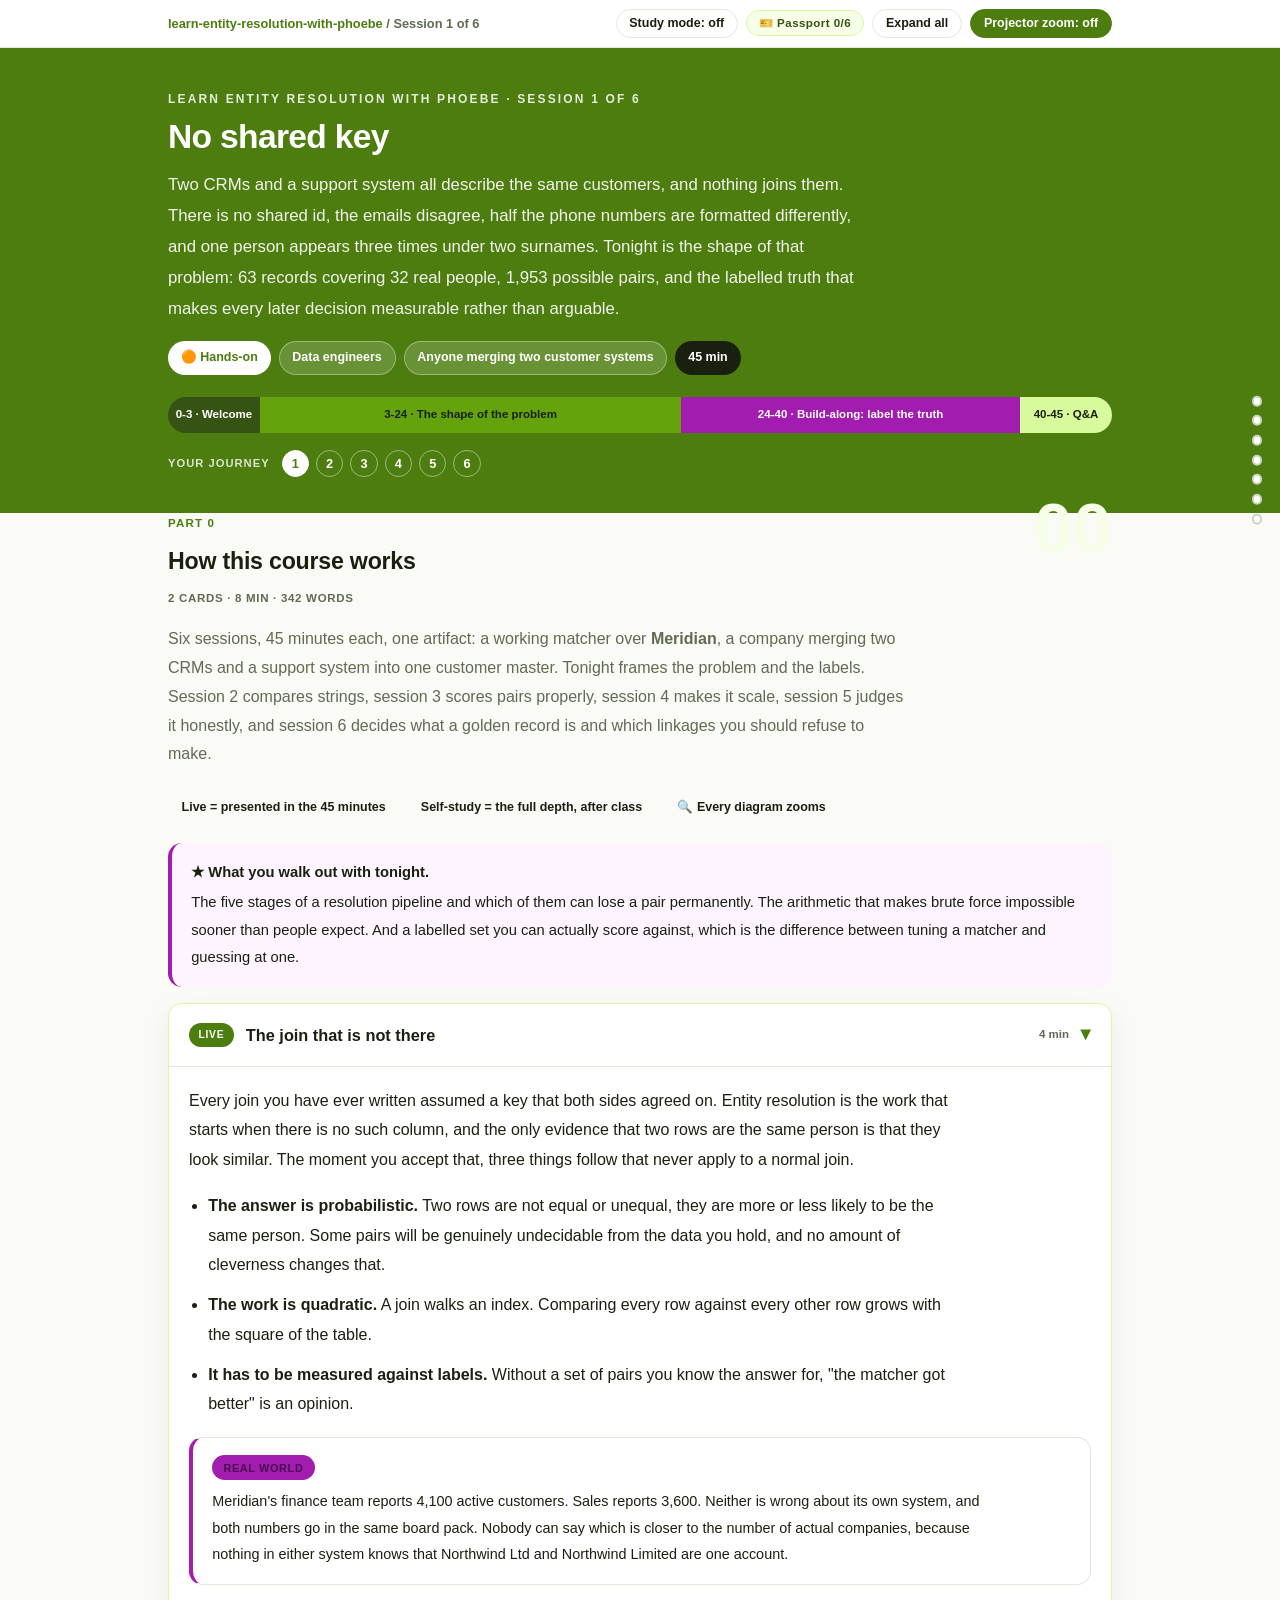
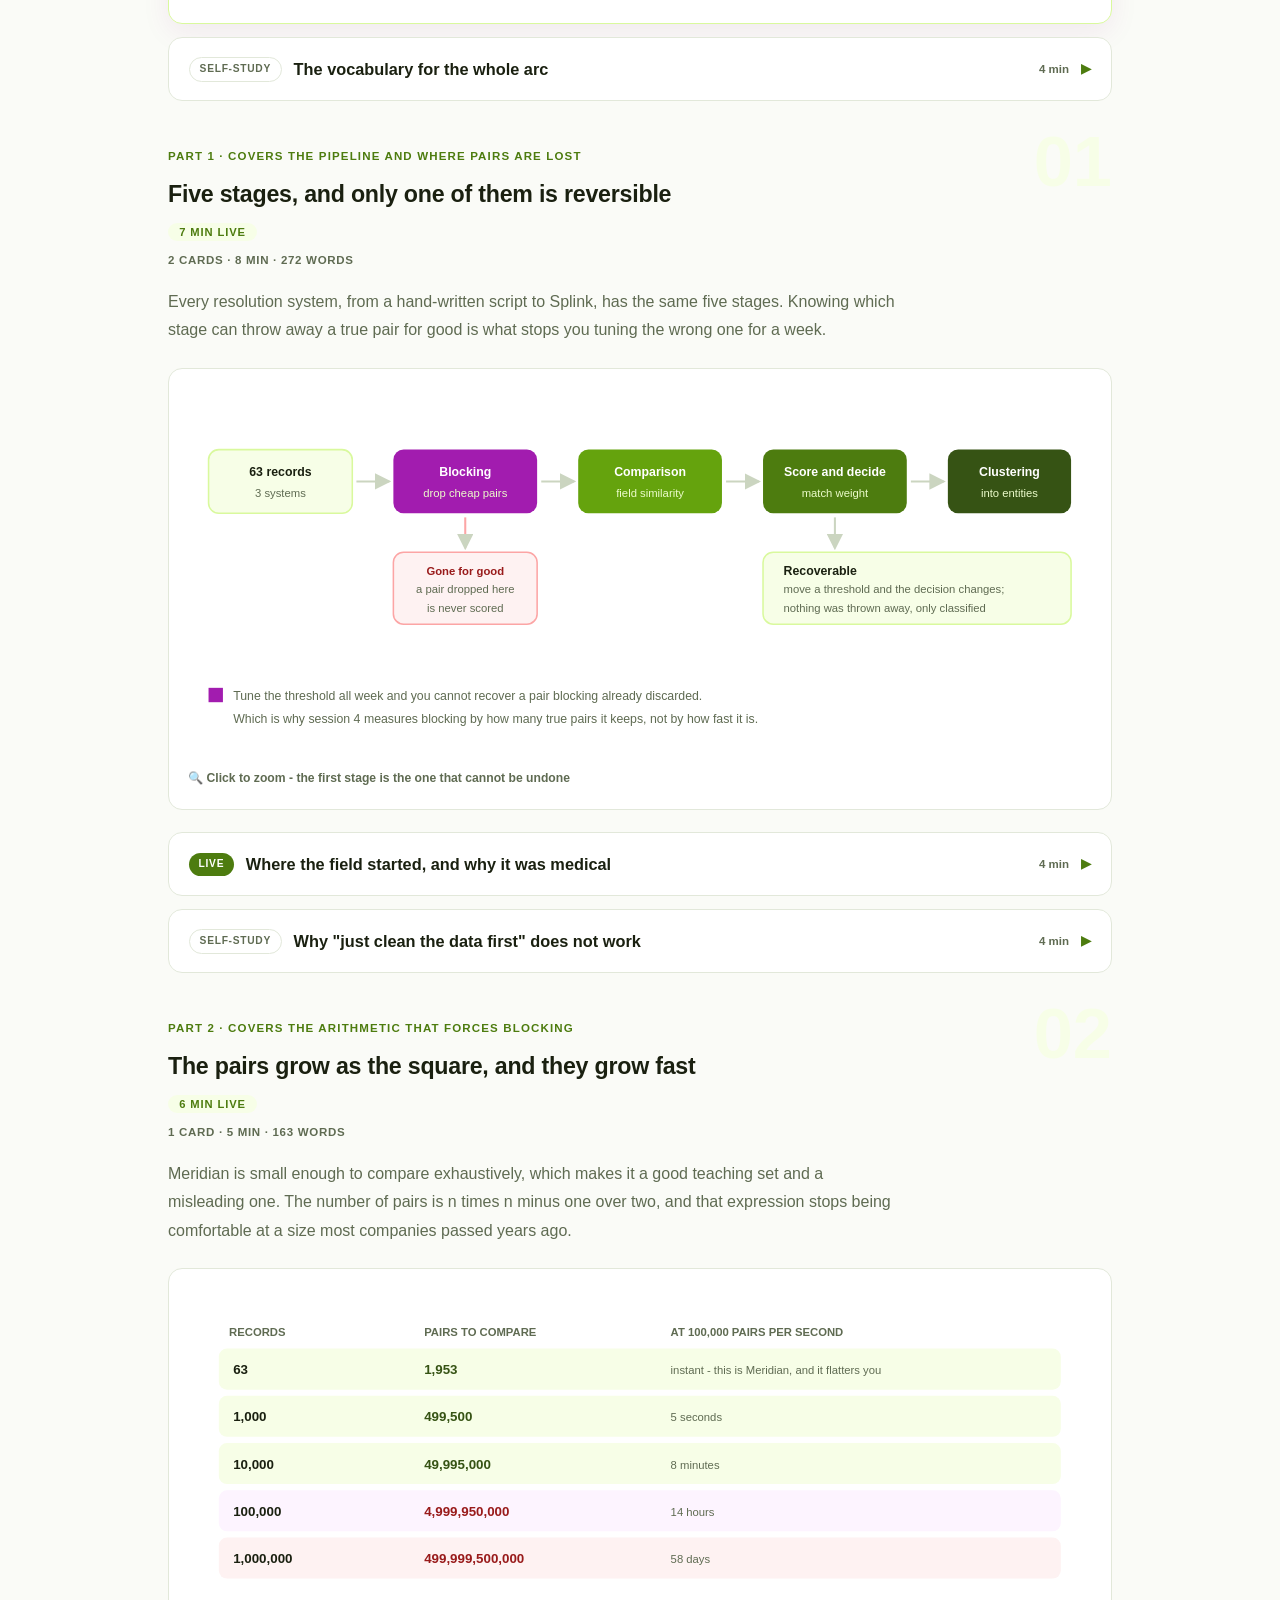
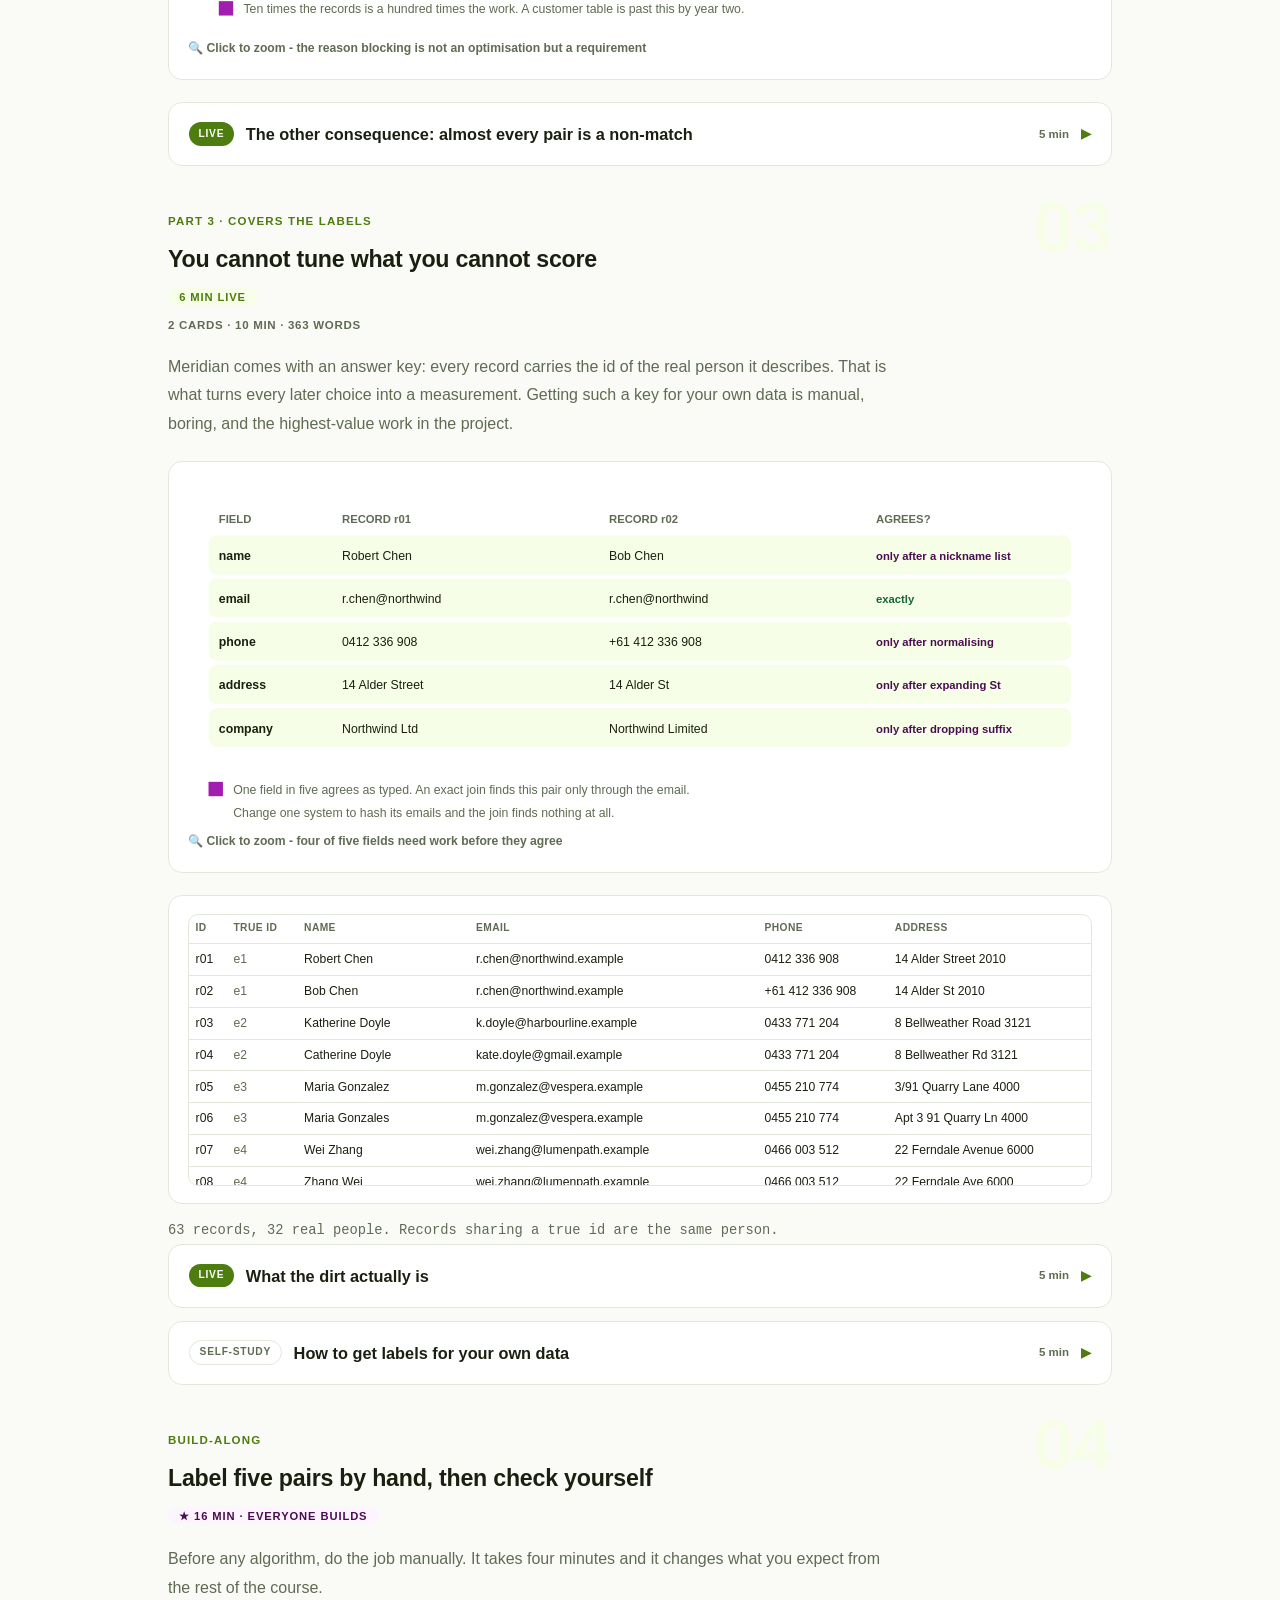
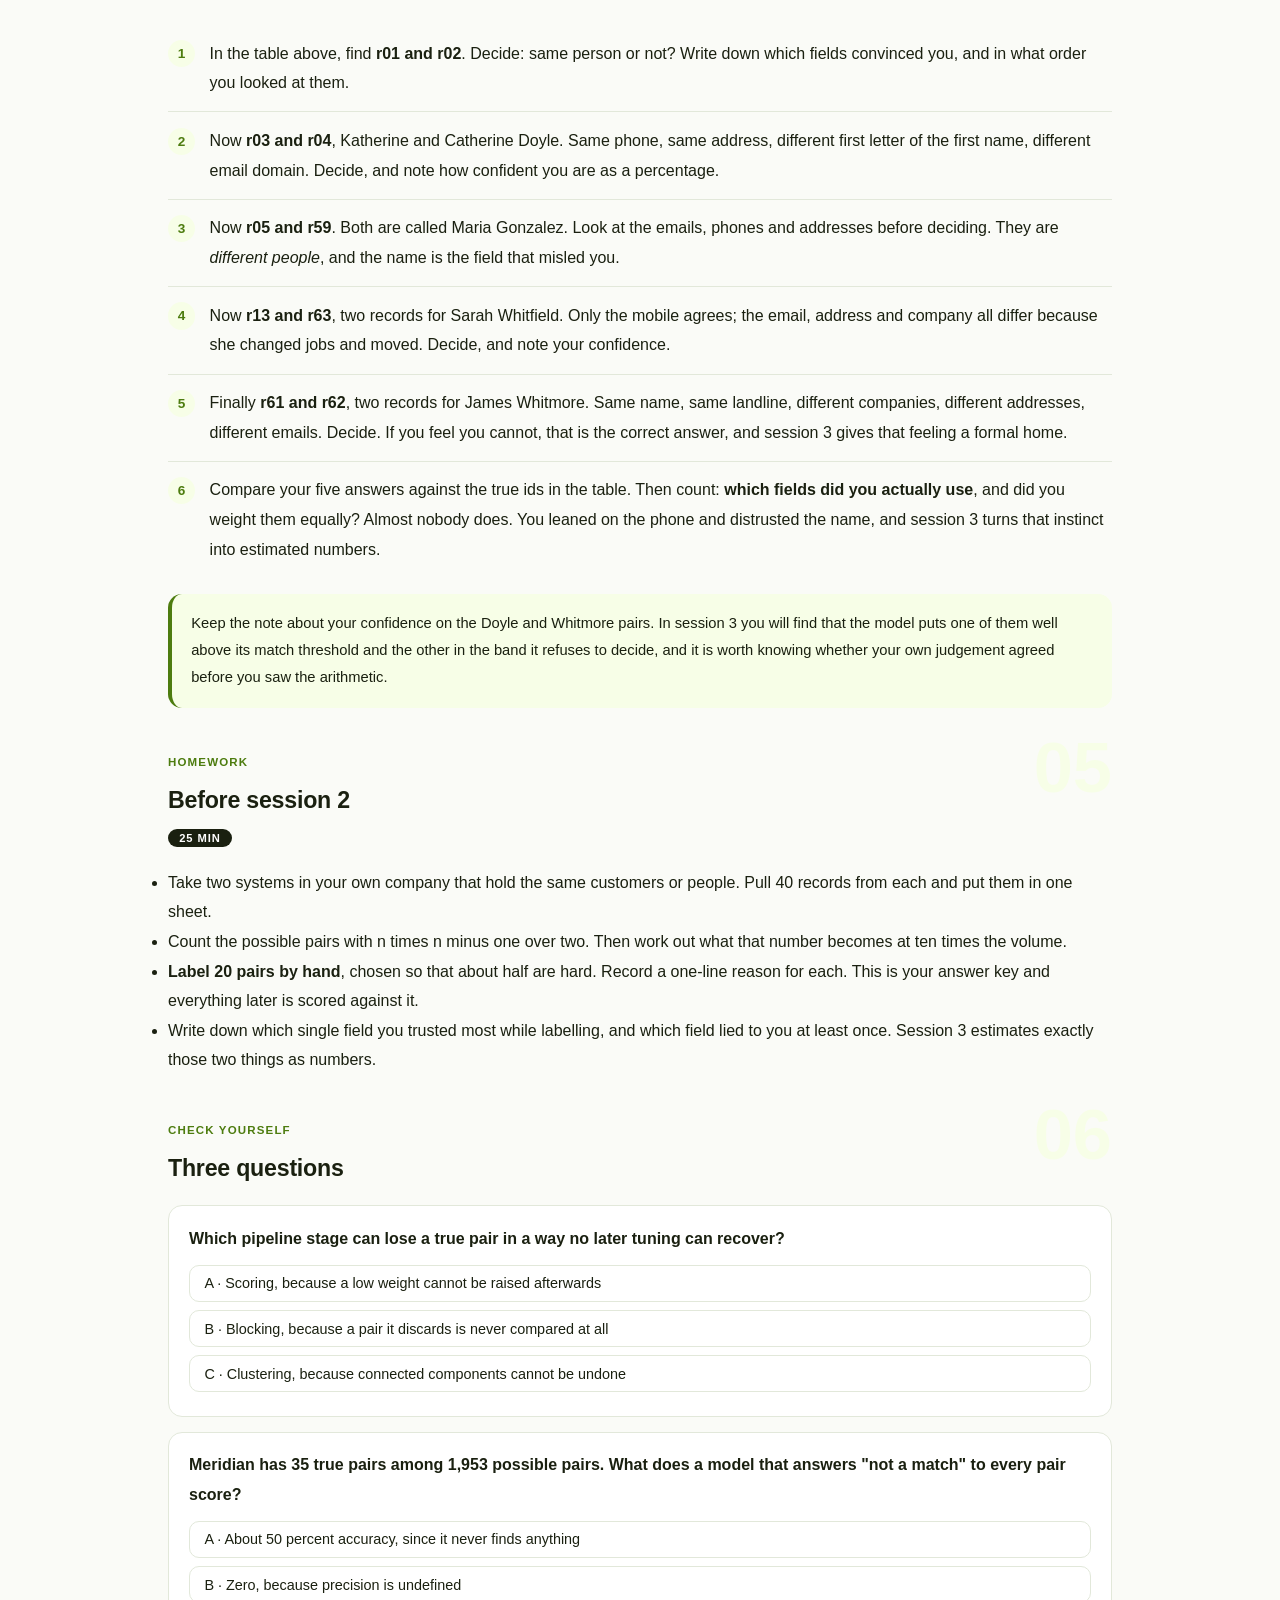
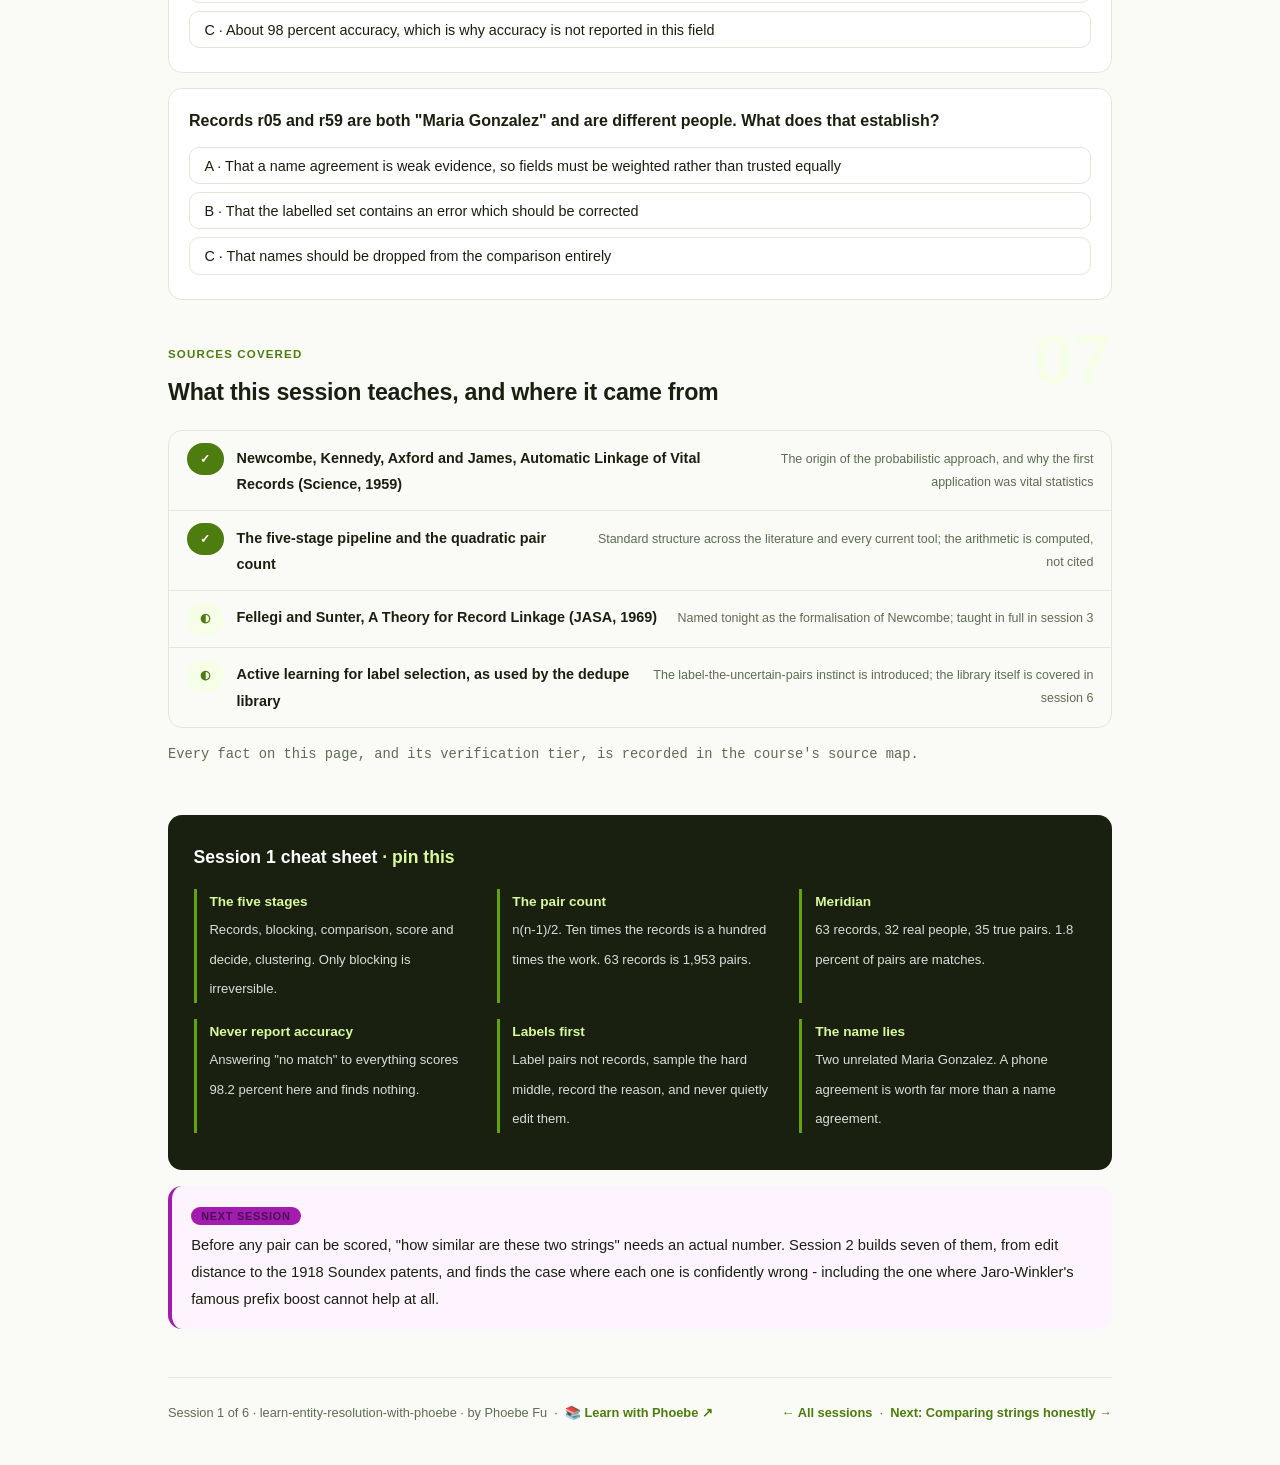
==== commit 7bac058b: "Layout: code boxes stack under step text; toolbar is one row Shared-template defect, live estate-wid" ====
--- a/courses/01-no-shared-key.html
+++ b/courses/01-no-shared-key.html
@@ -19,7 +19,7 @@
 <meta name="twitter:image" content="https://phoebefu6.github.io/learn-entity-resolution-with-phoebe/assets/og-cover.png">
 <!-- social:end -->
 <title>Session 1 · No shared key - learn entity resolution with phoebe</title>
-<link rel="stylesheet" href="../assets/style.css?v=1">
+<link rel="stylesheet" href="../assets/style.css?v=3">
 </head>
 <body>
 
--- a/assets/style.css
+++ b/assets/style.css
@@ -86,8 +86,9 @@
   border-bottom: 1px solid var(--hairline);
   padding: .55rem 0;
 }
-.toolbar .wrap { display: flex; align-items: center; gap: .6rem; }
-.toolbar .crumb { font-size: .8rem; color: var(--muted); font-weight: 600; margin-right: auto; }
+.toolbar .wrap { display: flex; align-items: center; gap: .5rem; flex-wrap: nowrap; }
+.toolbar .crumb { font-size: .8rem; color: var(--muted); font-weight: 600; margin-right: auto; min-width: 0; white-space: nowrap; overflow: hidden; text-overflow: ellipsis; }
+.toolbar .btn { white-space: nowrap; flex: none; padding: .38rem .8rem; font-size: .78rem; line-height: 1.2; }
 .toolbar .crumb a { color: var(--indigo); text-decoration: none; }
 .btn {
   border: 1px solid var(--hairline);
@@ -287,11 +288,15 @@
 /* ---------- demo steps ---------- */
 .steps { counter-reset: step; margin: .6rem 0 1rem; }
 .step {
-  display: flex;
-  gap: .9rem;
+  display: grid;
+  grid-template-columns: max-content minmax(0, 1fr);
+  column-gap: .9rem;
+  row-gap: .2rem;
   padding: .85rem 0;
   border-bottom: .5px solid var(--hairline);
 }
+.step > * { grid-column: 2; min-width: 0; }
+.step > .prompt-box { margin: .8rem 0 .4rem; }
 .step:last-child { border-bottom: none; }
 .step::before {
   counter-increment: step;
@@ -795,7 +800,10 @@
   /* 44px tap targets */
   details.card summary { min-height: 44px; }
   .qopt { min-height: 44px; display: flex; align-items: center; padding: .7rem .9rem; }
-  .toolbar .btn, .pagefoot a { min-height: 44px; display: inline-flex; align-items: center; }
+  .toolbar .btn, .pagefoot a { min-height: 44px; display: inline-flex; align-items: center; justify-content: center; }
+  .toolbar .crumb, .toolbar #zoom-toggle { display: none; }
+  .toolbar .btn { flex: 1 1 0; padding: .3rem .4rem; font-size: .72rem; }
+  table.clean { display: block; overflow-x: auto; -webkit-overflow-scrolling: touch; }
 }
 
 @media (max-width: 640px) {
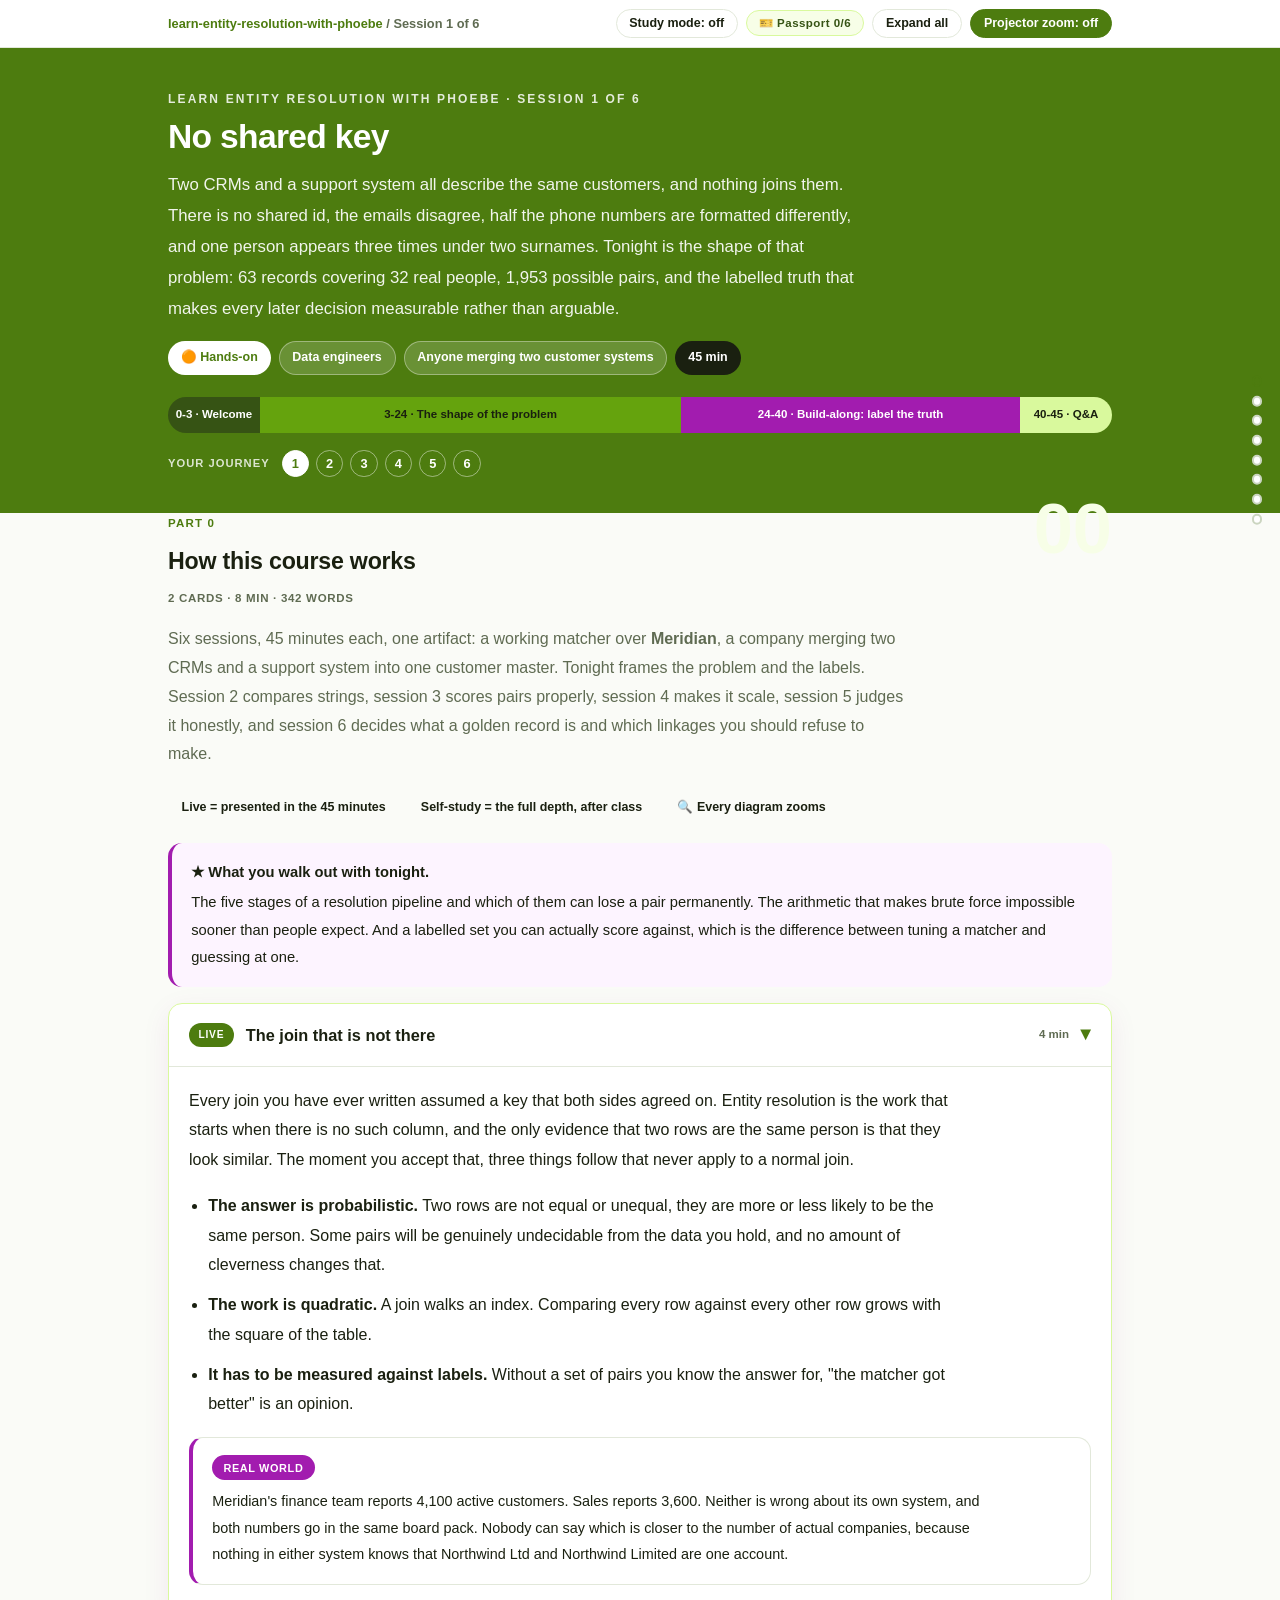
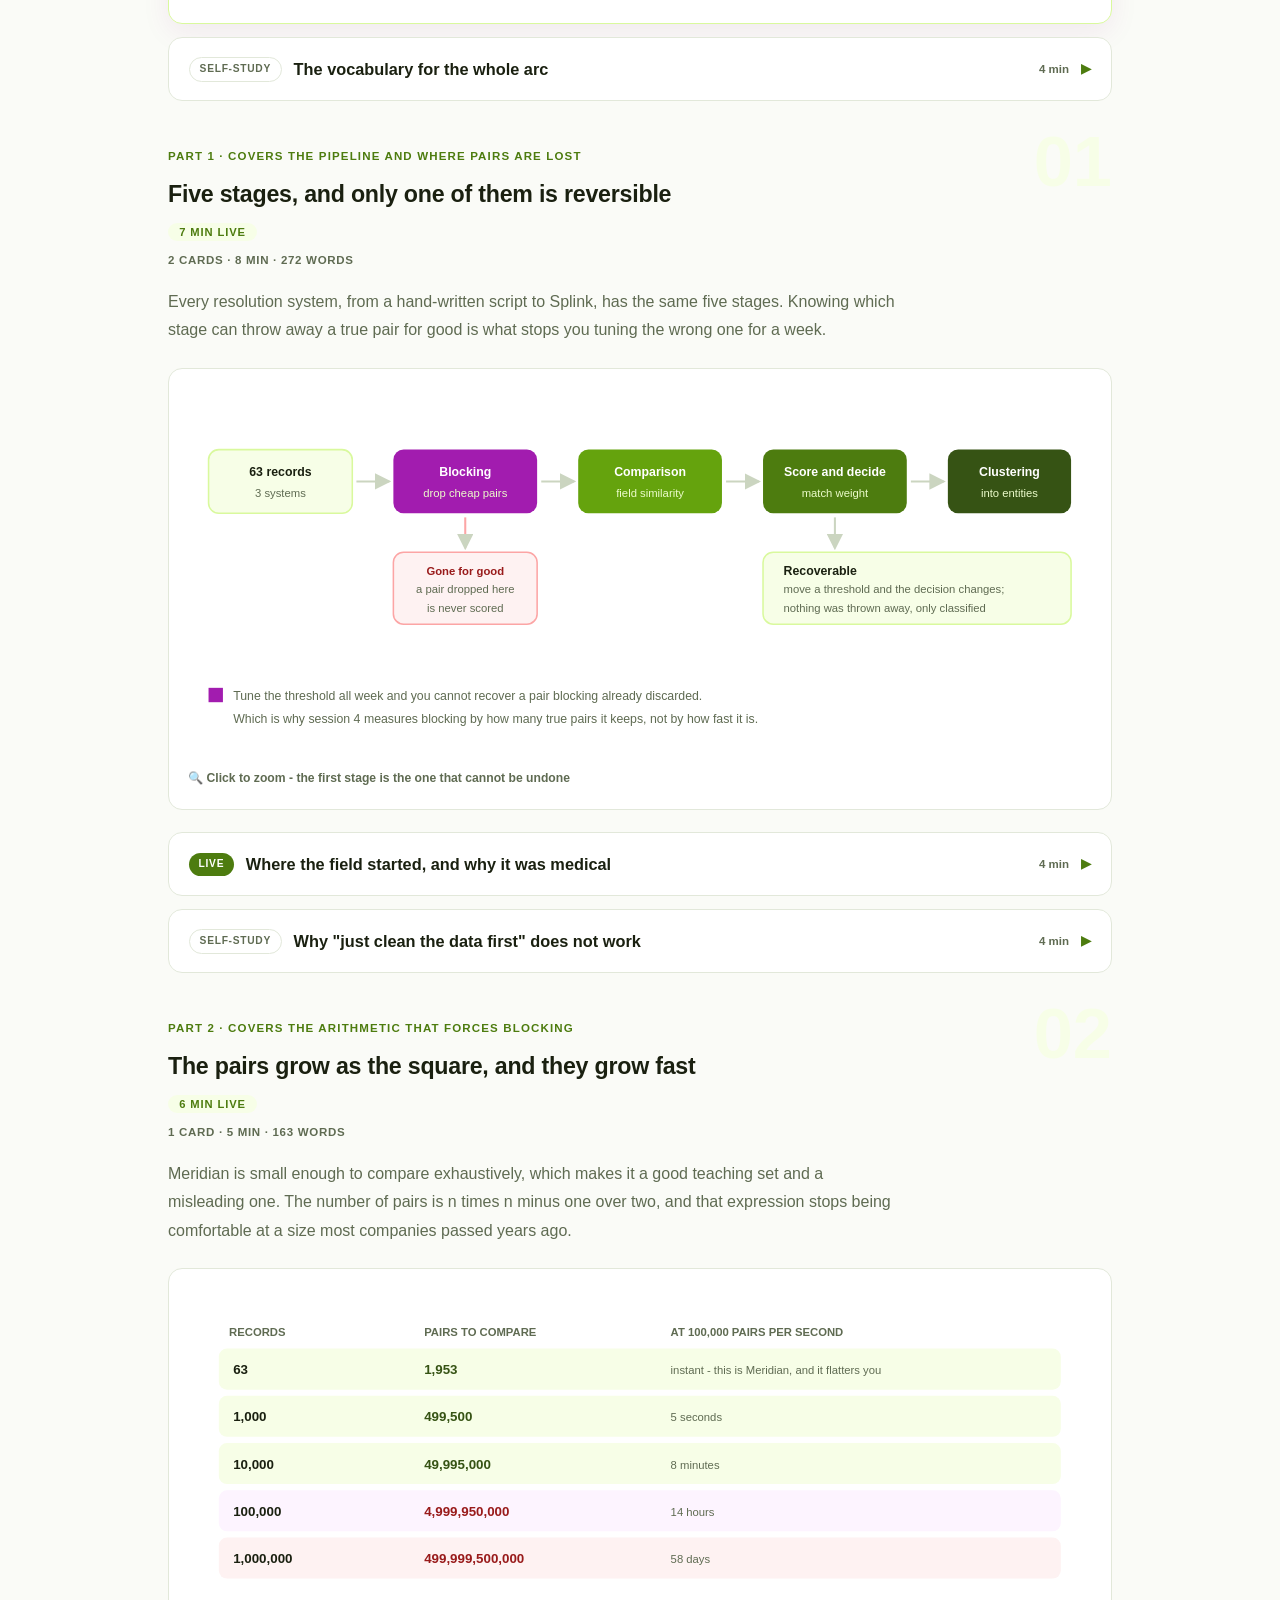
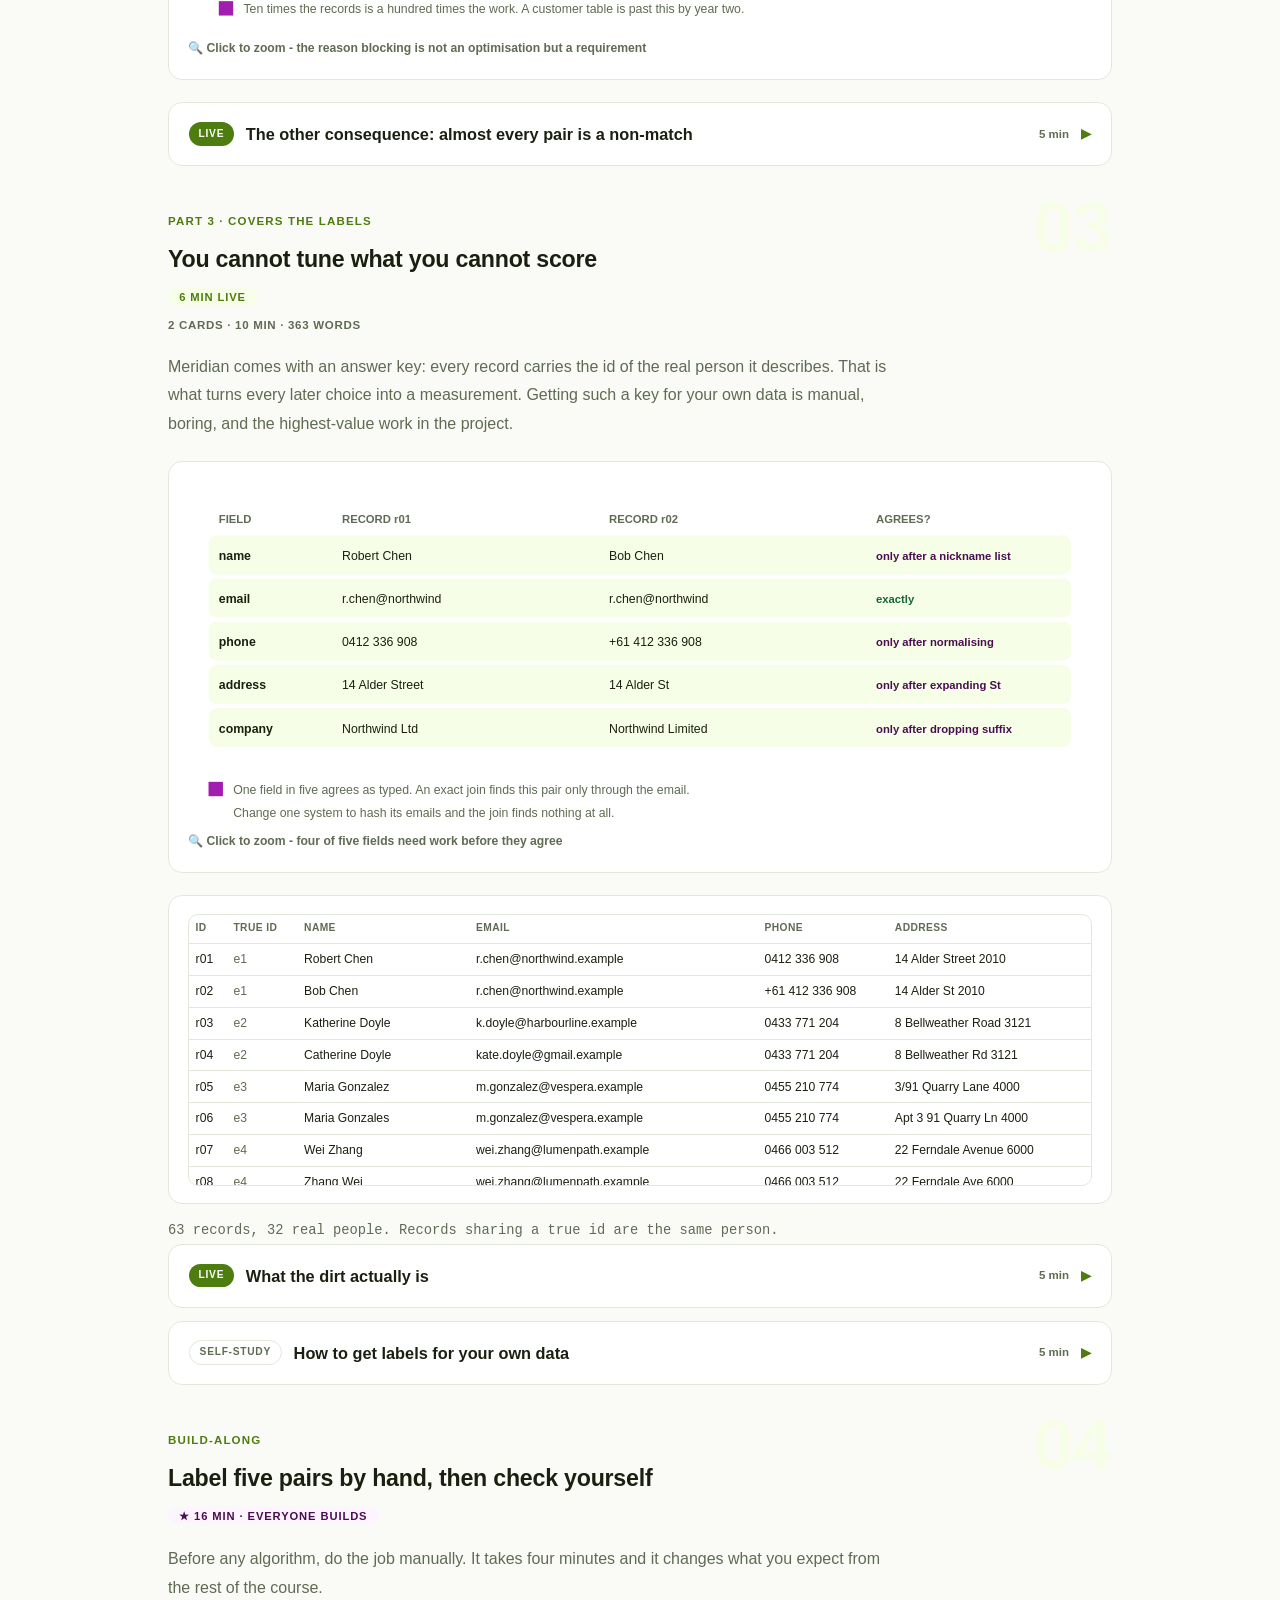
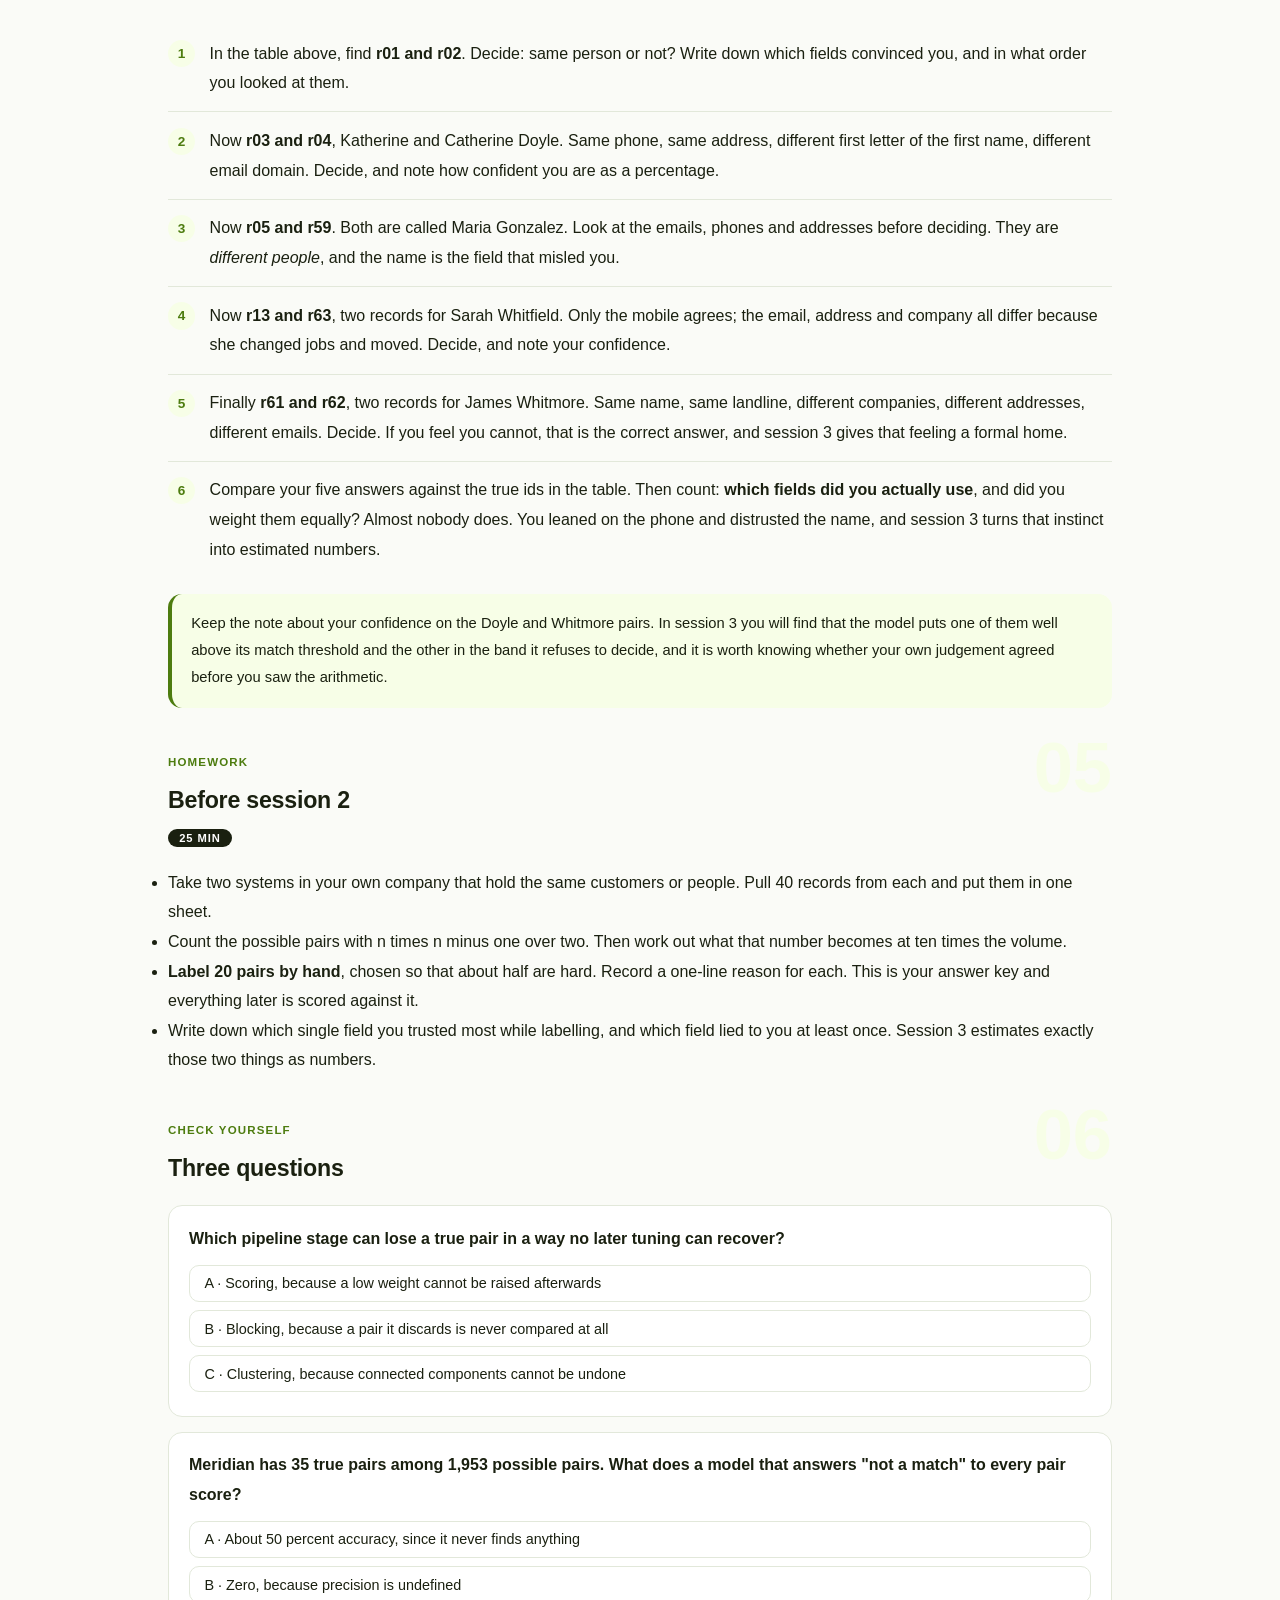
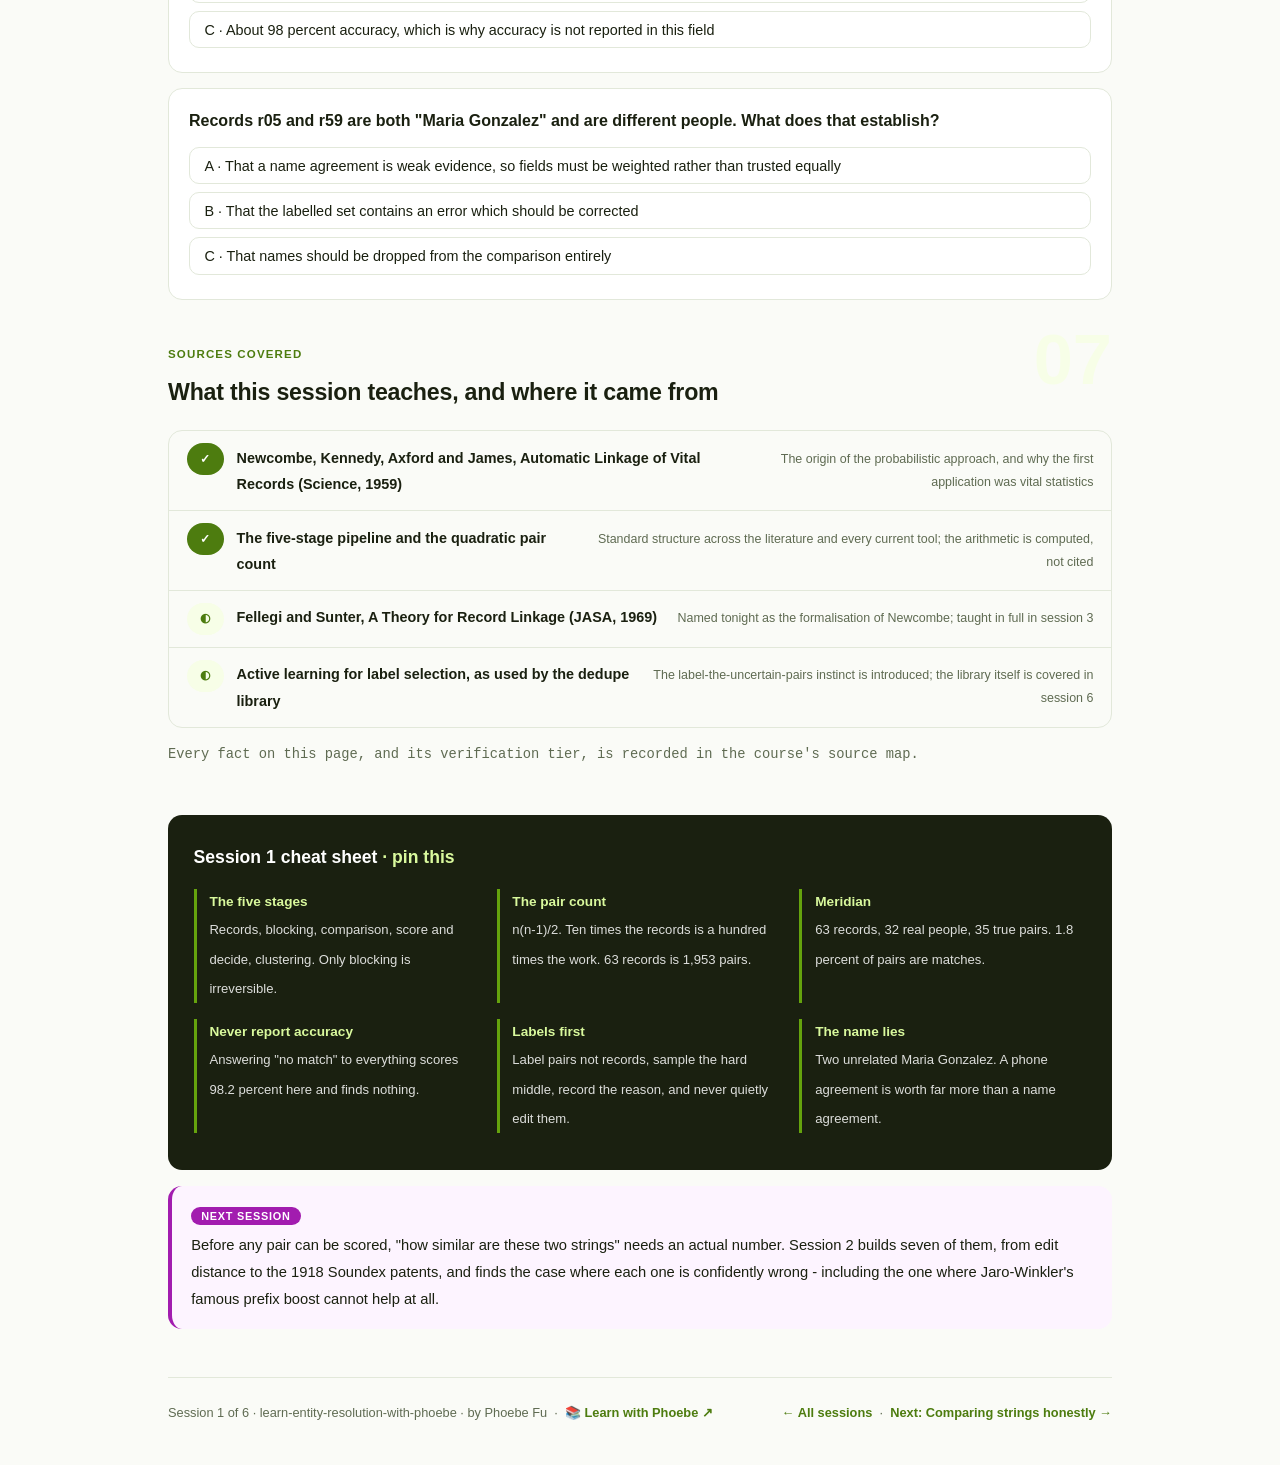
==== commit eae7ca45: "Fix unreadable pills and labels: white text on the amber fill The "Real world" pill, build-along ste" ====
--- a/courses/01-no-shared-key.html
+++ b/courses/01-no-shared-key.html
@@ -19,7 +19,7 @@
 <meta name="twitter:image" content="https://phoebefu6.github.io/learn-entity-resolution-with-phoebe/assets/og-cover.png">
 <!-- social:end -->
 <title>Session 1 · No shared key - learn entity resolution with phoebe</title>
-<link rel="stylesheet" href="../assets/style.css?v=3">
+<link rel="stylesheet" href="../assets/style.css?v=4">
 </head>
 <body>
 
--- a/assets/style.css
+++ b/assets/style.css
@@ -208,7 +208,7 @@
 .pill.solid { background: var(--indigo); color: #fff; }
 .pill.light { background: var(--indigo-50); color: var(--indigo); }
 .pill.inkpill { background: var(--ink); color: #fff; }
-.pill.amber, .pill.peach { background: var(--amber); color: var(--amber-ink); }
+.pill.amber, .pill.peach { background: var(--amber); color: #fff; }
 .pill.bare { color: var(--faint); }
 
 /* ---------- 4D grid ---------- */
@@ -266,7 +266,7 @@
   padding: .15rem .7rem;
 }
 .prompt-box.bad .label { background: var(--faint); color: var(--ink); }
-.prompt-box.good .label { background: var(--amber); color: var(--amber-ink); }
+.prompt-box.good .label { background: var(--amber); color: #fff; }
 .copy-btn {
   position: absolute;
   top: .7rem;
@@ -283,7 +283,7 @@
   transition: background .15s ease;
 }
 .copy-btn:hover { background: rgba(255,255,255,.22); }
-.copy-btn.copied { background: var(--amber); border-color: var(--amber); color: var(--amber-ink); }
+.copy-btn.copied { background: var(--amber); border-color: var(--amber); color: #fff; }
 
 /* ---------- demo steps ---------- */
 .steps { counter-reset: step; margin: .6rem 0 1rem; }
@@ -335,7 +335,7 @@
 .callout.example .ex-pill {
   display: inline-block;
   background: var(--amber);
-  color: var(--amber-ink);
+  color: #fff;
   border-radius: 999px;
   padding: .15rem .7rem;
   font-size: .68rem;
@@ -677,7 +677,7 @@
   font-family: inherit; transition: all .14s ease; white-space: nowrap;
 }
 .sql-btn:hover { background: rgba(255,255,255,.2); }
-.sql-btn.sql-run { background: var(--amber); color: var(--amber-ink); border-color: var(--amber); }
+.sql-btn.sql-run { background: var(--amber); color: #fff; border-color: var(--amber); }
 .sql-btn.sql-run:hover { filter: brightness(1.05); }
 .sql-label {
   display: block;
@@ -931,7 +931,7 @@
   z-index: 2;
 }
 .hs-pin:hover { transform: translate(-50%, -50%) scale(1.18); }
-.hs-pin.on { background: var(--amber); color: var(--amber-ink); }
+.hs-pin.on { background: var(--amber); color: #fff; }
 .hs-pin::before {
   content: ""; position: absolute; inset: -7px; border-radius: 999px;
   border: 2px solid var(--indigo); opacity: 0;
@@ -1077,7 +1077,7 @@
   padding: 4px 11px; border-radius: 999px;
   background: rgba(255,255,255,.15);
 }
-.stakes-read .sk-delta.good { background: var(--amber); color: var(--amber-ink); }
+.stakes-read .sk-delta.good { background: var(--amber); color: #fff; }
 .stakes-read .sk-delta.bad { background: #FCA5A5; color: #7f1d1d; }
 
 /* --- 6. scorecard: halfway self-grade ------------------ */
@@ -1113,7 +1113,7 @@
   background: var(--indigo-50); color: var(--indigo-deep);
   border: 1px solid var(--indigo-soft); cursor: default;
 }
-.pp-pill.full { background: var(--amber); color: var(--amber-ink); border-color: var(--amber); }
+.pp-pill.full { background: var(--amber); color: #fff; border-color: var(--amber); }
 .pp-strip { display: flex; gap: 10px; flex-wrap: wrap; margin: 18px 0 6px; }
 .pp-stamp {
   display: flex; flex-direction: column; align-items: center; gap: 6px;
@@ -1140,7 +1140,7 @@
   display: inline-block; margin-bottom: 7px;
   font: 800 0.68rem Inter, sans-serif; letter-spacing: .07em;
   text-transform: uppercase; padding: 3px 10px; border-radius: 999px;
-  background: var(--amber); color: var(--amber-ink);
+  background: var(--amber); color: #fff;
 }
 
 /* --- mobile floor (desktop is the product) ------------- */
@@ -1188,7 +1188,7 @@
 .dh-cell { font: 700 0.66rem ui-monospace, Menlo, monospace; padding: 3px 6px; border-radius: 5px;
   background: var(--indigo-50); color: var(--indigo-deep); transition: all .1s linear; }
 .dh-cell.rest { background: var(--paper); color: var(--faint); }
-.dh-cell.now { background: var(--amber); color: var(--amber-ink); transform: scale(1.18); }
+.dh-cell.now { background: var(--amber); color: #fff; transform: scale(1.18); }
 .dh-panel { border: 1px solid var(--hairline); border-radius: var(--radius); background: #fff; overflow: hidden; }
 .dh-phead { display: flex; align-items: center; gap: 10px; flex-wrap: wrap;
   padding: 13px 16px; background: var(--indigo-50); border-bottom: 1px solid var(--hairline); }
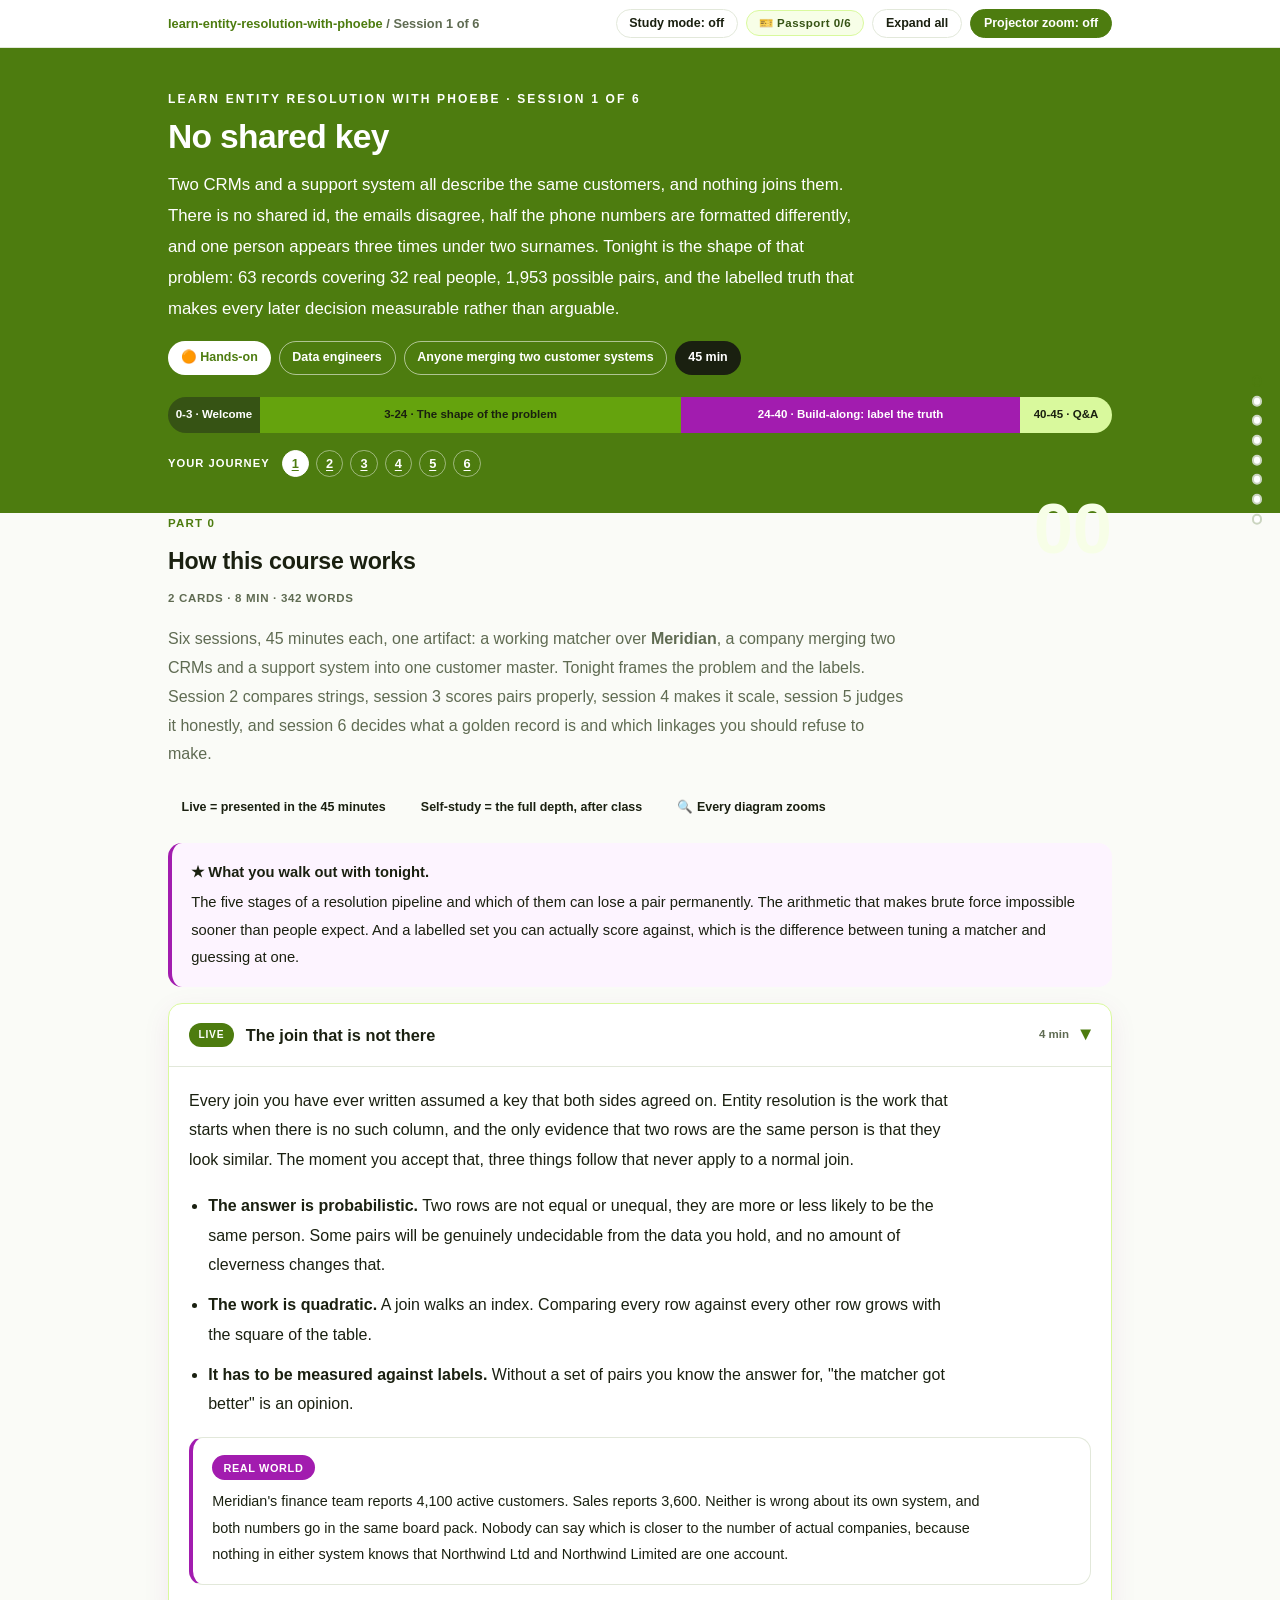
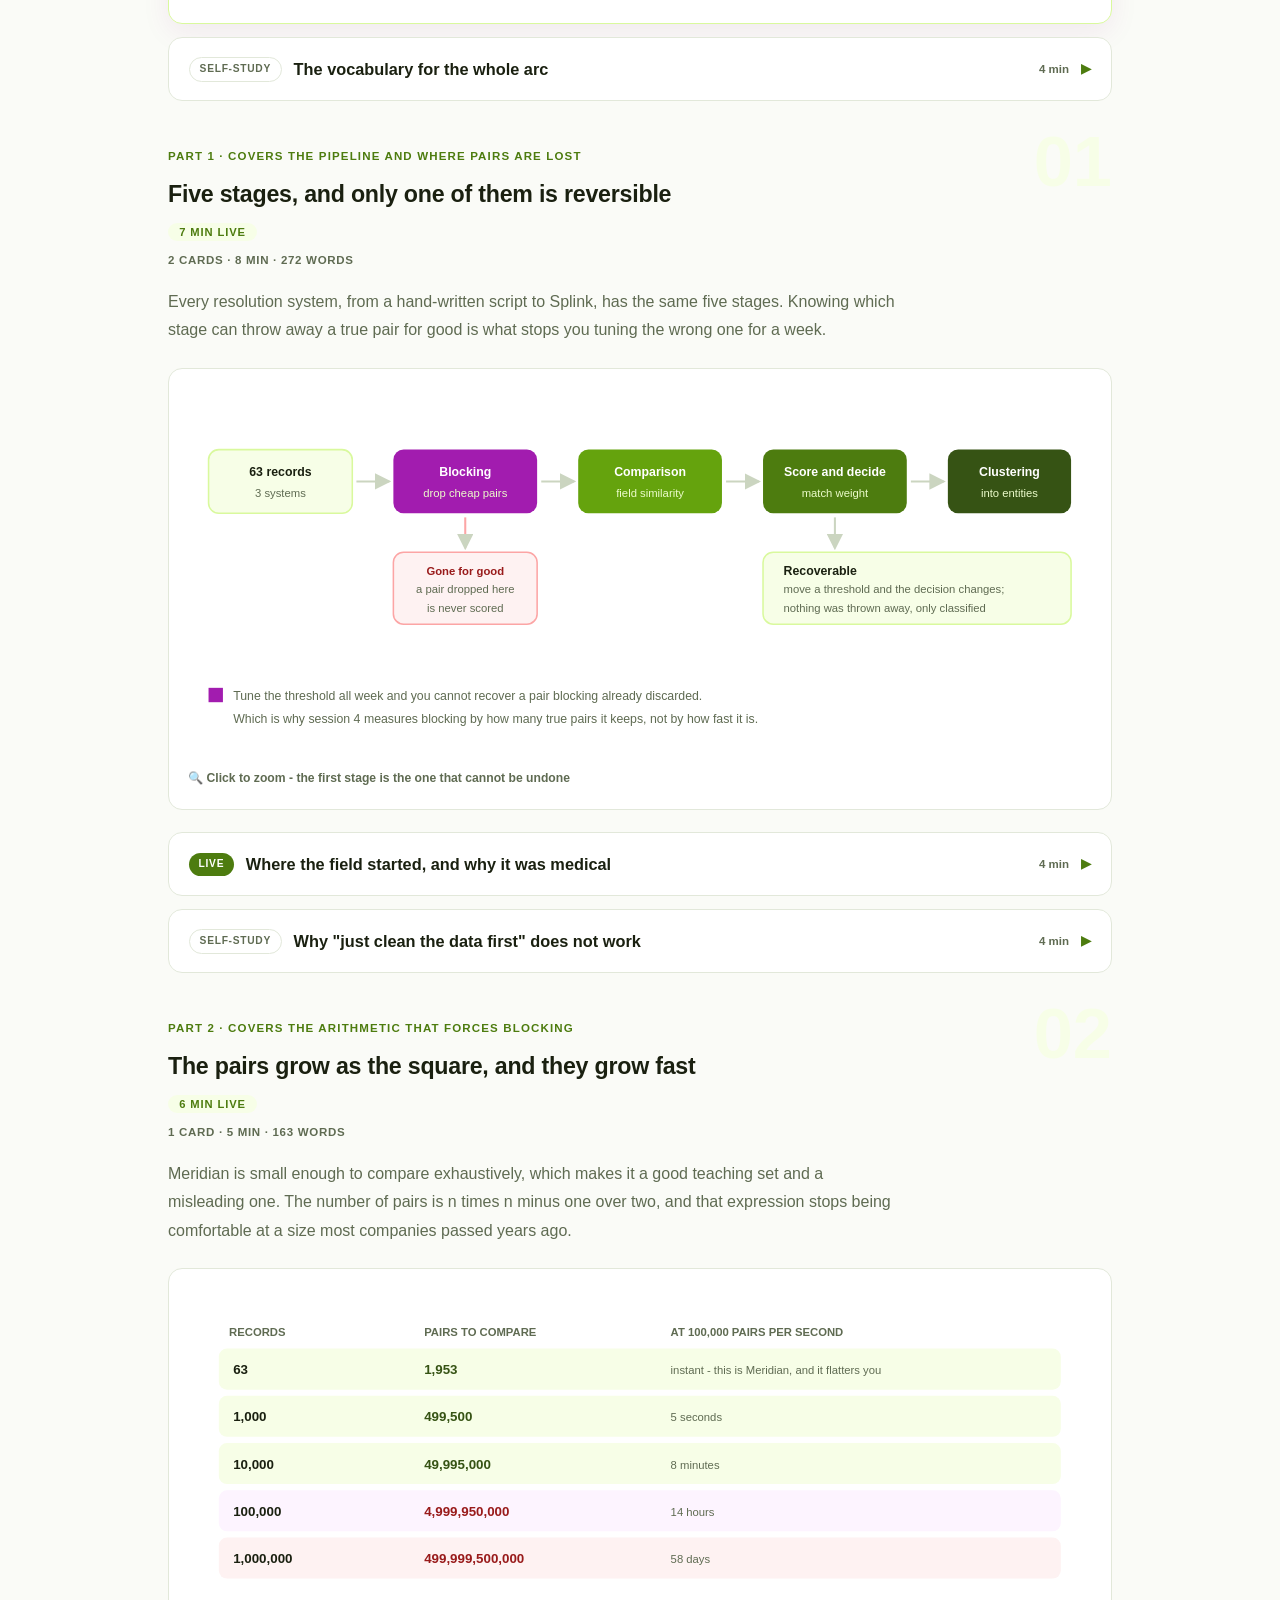
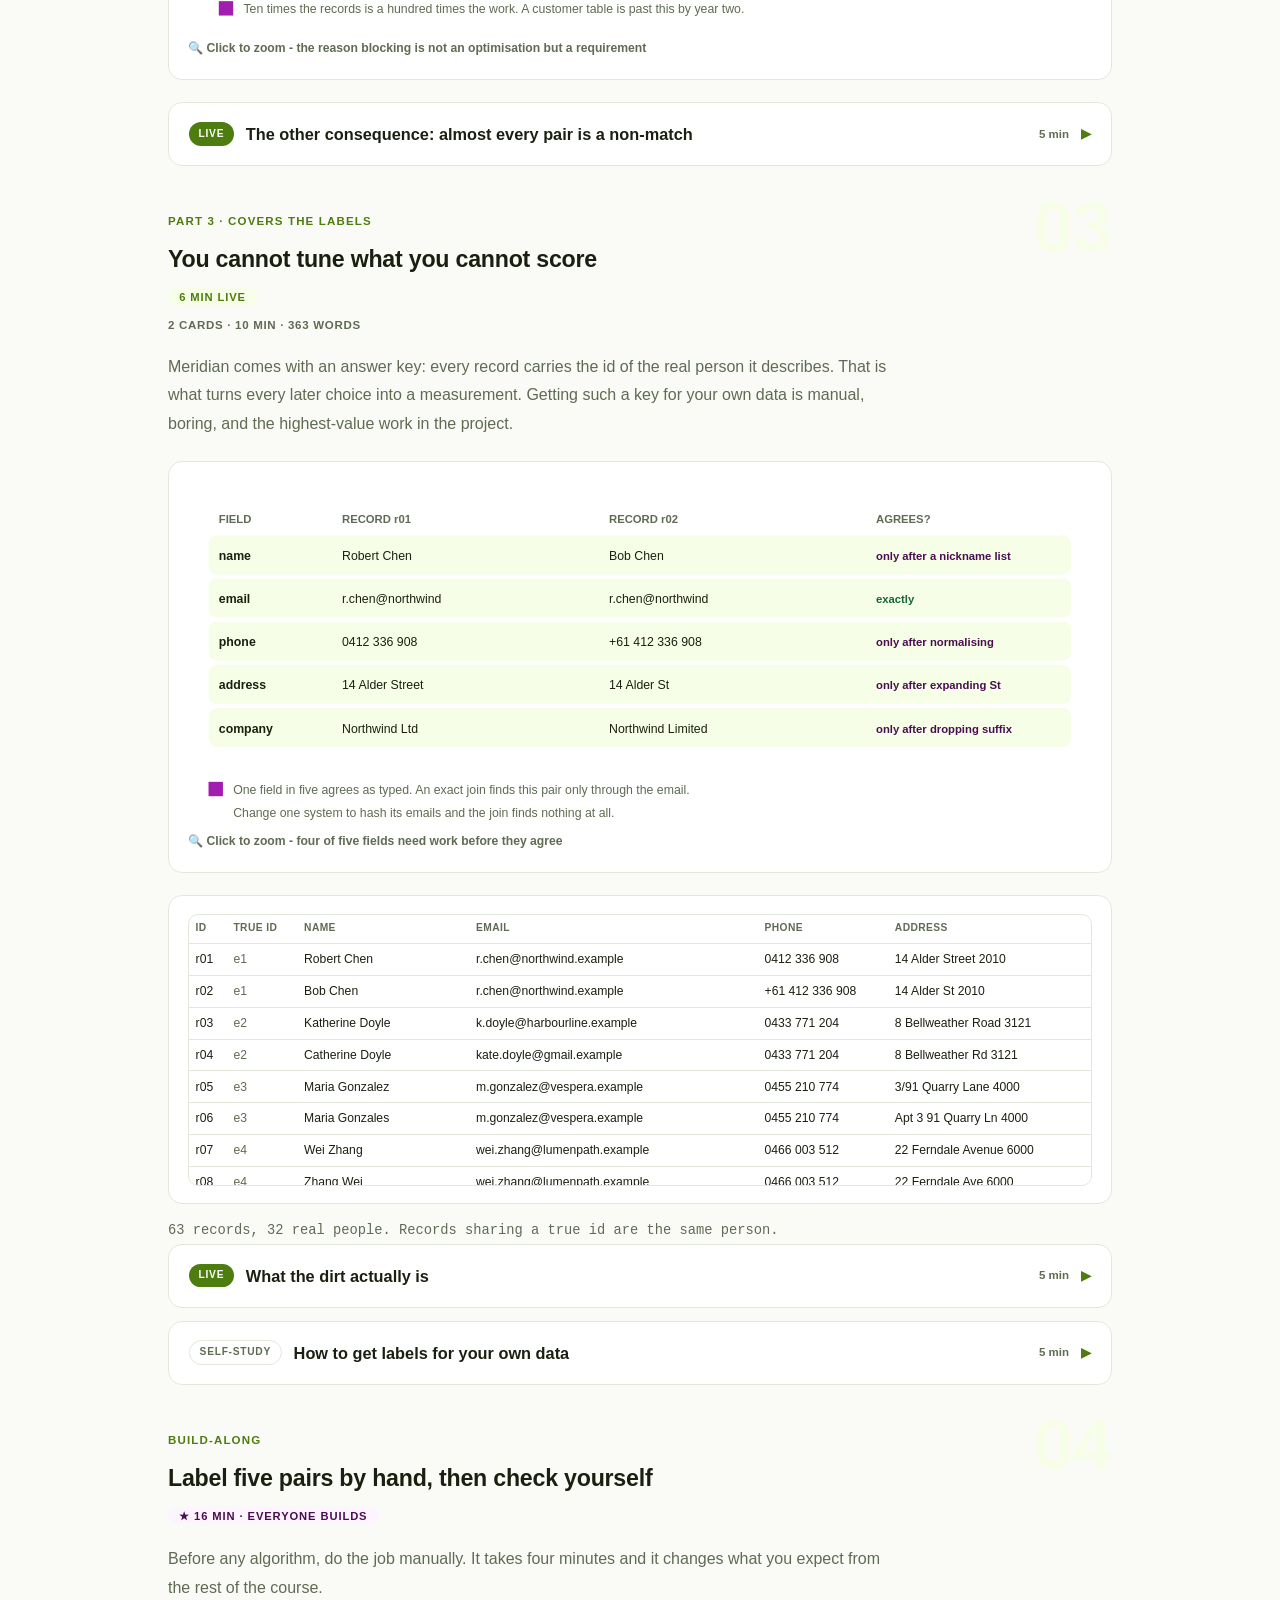
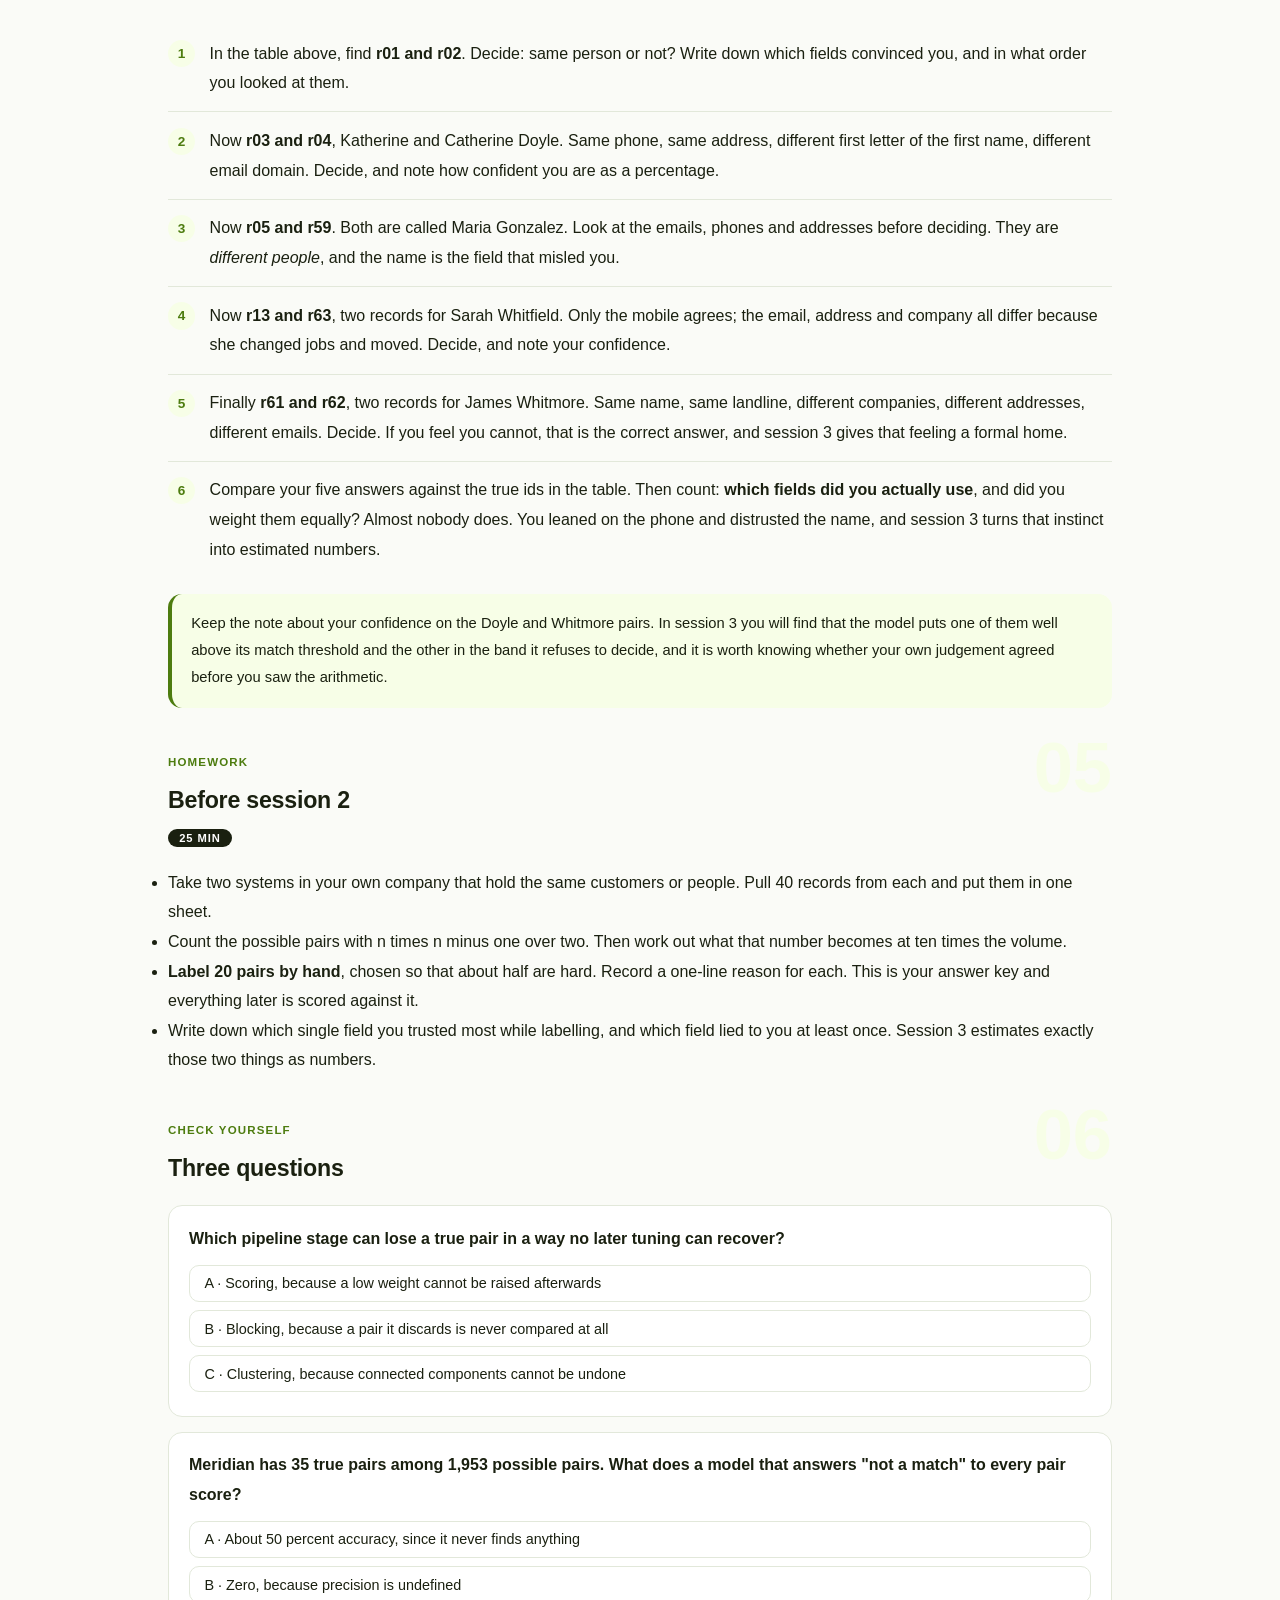
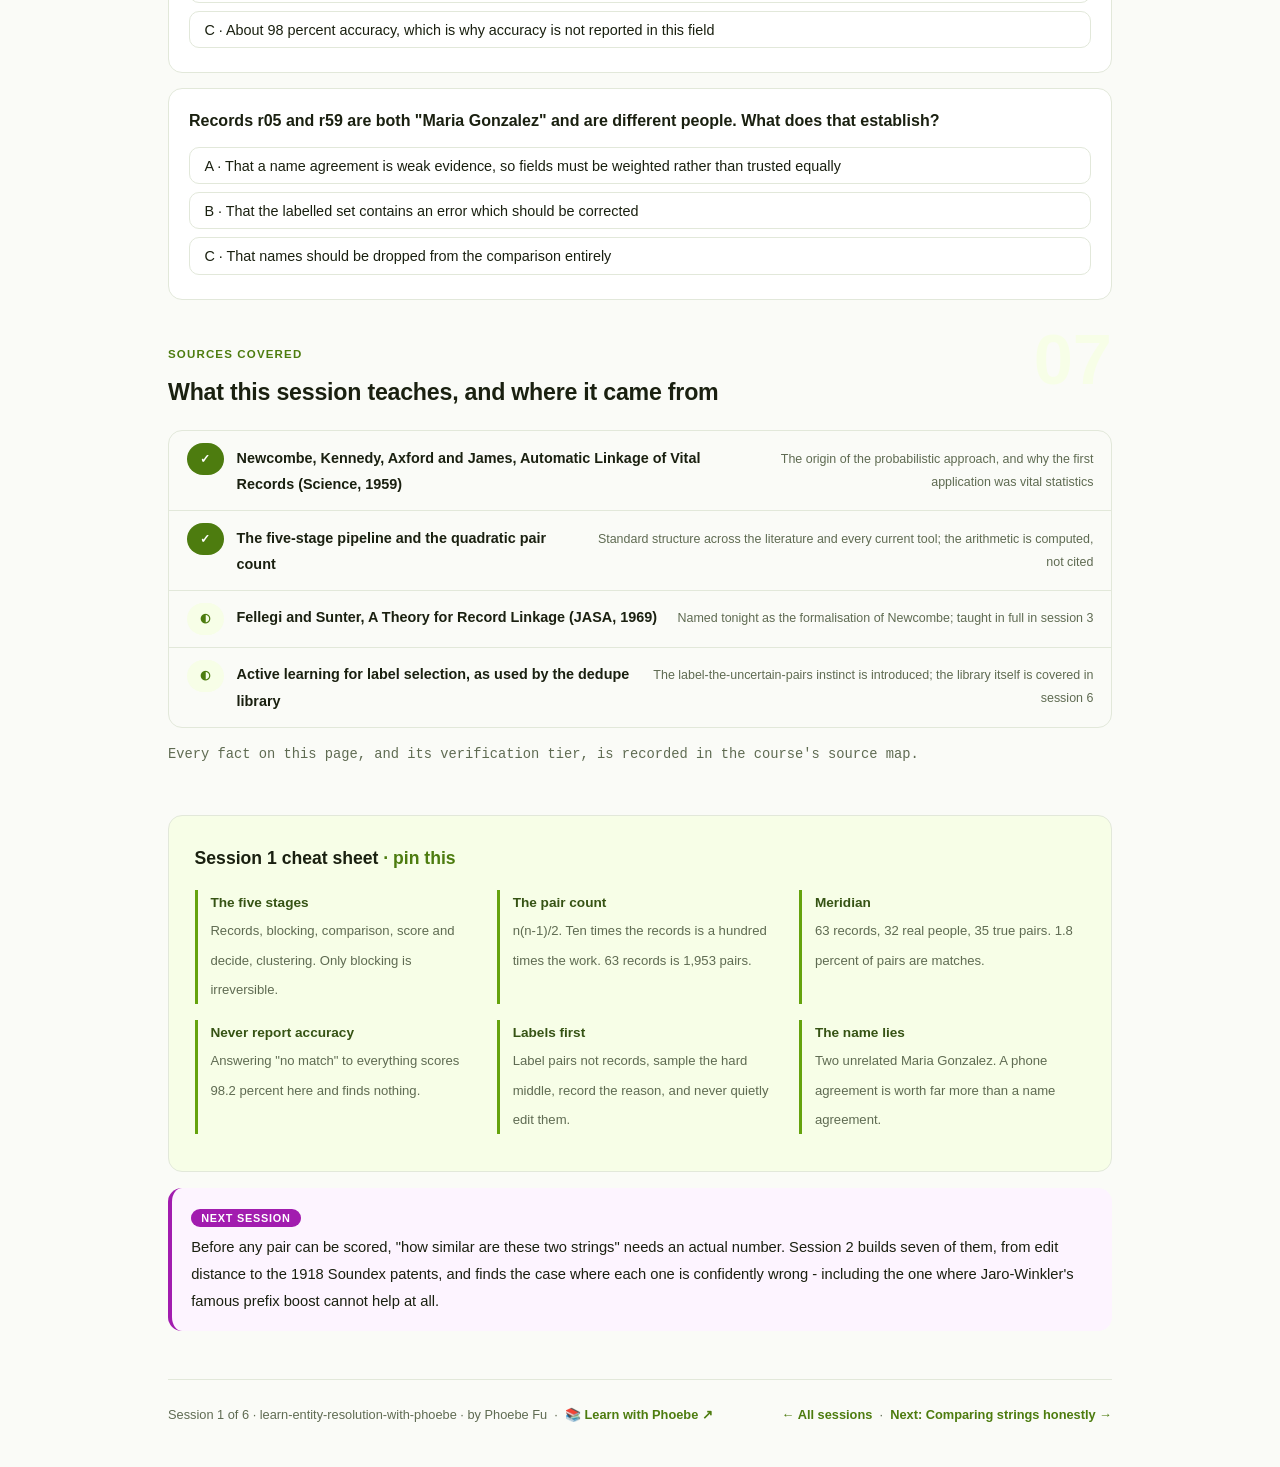
==== commit cd6aaaf1: "Light surfaces everywhere: lightbox, cheat panel, code boxes; contrast and phone-width fixes Every d" ====
--- a/courses/01-no-shared-key.html
+++ b/courses/01-no-shared-key.html
@@ -19,7 +19,7 @@
 <meta name="twitter:image" content="https://phoebefu6.github.io/learn-entity-resolution-with-phoebe/assets/og-cover.png">
 <!-- social:end -->
 <title>Session 1 · No shared key - learn entity resolution with phoebe</title>
-<link rel="stylesheet" href="../assets/style.css?v=4">
+<link rel="stylesheet" href="../assets/style.css?v=21">
 </head>
 <body>
 
@@ -477,7 +477,7 @@
 
 </main>
 
-<script src="../assets/app.js?v=1"></script>
+<script src="../assets/app.js?v=21"></script>
 <script src="../assets/er-live.js?v=1"></script>
 </body>
 </html>
--- a/assets/style.css
+++ b/assets/style.css
@@ -3,6 +3,7 @@
    (CSS var names still read --indigo/--amber; they hold SQL-blue values.) */
 
 :root {
+  --faint-text: #63764E;
   --indigo: #4D7C0F;
   --indigo-deep: #365314;
   --indigo-mid: #65A30D;
@@ -16,8 +17,8 @@
   --amber-ink: #4A0D52;
   --amber-50: #FDF4FF;
   --paper: #FAFBF7;
-  --code-bg: #1B2410;
-  --code-ink: #ECFCCB;
+  --code-bg: #F7FEE7;
+  --code-ink: #1A2010;
   --radius: 14px;
 }
 
@@ -47,7 +48,7 @@
   font-size: .75rem;
   letter-spacing: .18em;
   text-transform: uppercase;
-  opacity: .85;
+  opacity: 1;
   font-weight: 600;
 }
 .masthead h1 {
@@ -58,7 +59,7 @@
   letter-spacing: -.02em;
 }
 .masthead h1 .accent { color: inherit; }
-.masthead .sub { font-size: 1.05rem; opacity: .92; max-width: 44rem; }
+.masthead .sub { font-size: 1.05rem; opacity: 1; max-width: 44rem; }
 
 .chip-row { display: flex; flex-wrap: wrap; gap: .5rem; margin-top: 1.1rem; }
 .chip {
@@ -72,7 +73,7 @@
   white-space: nowrap;
 }
 .chip.level { background: #fff; color: var(--indigo); }
-.chip.audience { background: rgba(255,255,255,.16); color: #fff; border: 1px solid rgba(255,255,255,.35); }
+.chip.audience { background: rgba(255,255,255,.08); color: #fff; border: 1px solid rgba(255,255,255,.35); }
 .chip.time { background: var(--ink); color: #fff; font-variant-numeric: tabular-nums; }
 
 
@@ -209,7 +210,7 @@
 .pill.light { background: var(--indigo-50); color: var(--indigo); }
 .pill.inkpill { background: var(--ink); color: #fff; }
 .pill.amber, .pill.peach { background: var(--amber); color: #fff; }
-.pill.bare { color: var(--faint); }
+.pill.bare { color: var(--muted); }
 
 /* ---------- 4D grid ---------- */
 .grid-2 { display: grid; grid-template-columns: repeat(auto-fit, minmax(15rem, 1fr)); gap: .8rem; margin: .5rem 0 1rem; }
@@ -238,10 +239,11 @@
 table.clean td:first-child { font-weight: 600; }
 
 /* ---------- prompt boxes ---------- */
-.prompt-box {
+.prompt-box{
   position: relative;
-  background: var(--code-bg);
-  color: var(--code-ink);
+  background: #F7FEE7;
+  border: 1px solid #E2E8DA;
+  color: #1A2010;
   border-radius: var(--radius);
   padding: 1.1rem 1.2rem;
   margin: 1rem 0 1.2rem;
@@ -251,12 +253,12 @@
   white-space: pre-wrap;
   word-break: break-word;
 }
-.prompt-box .label {
+.prompt-box .label{
   position: absolute;
   top: -0.7rem;
   left: 1rem;
-  background: var(--indigo);
-  color: #fff;
+  background: #4D7C0F;
+  color: #FFFFFF;
   font-family: "Inter", -apple-system, sans-serif;
   font-size: .68rem;
   font-weight: 700;
@@ -267,13 +269,13 @@
 }
 .prompt-box.bad .label { background: var(--faint); color: var(--ink); }
 .prompt-box.good .label { background: var(--amber); color: #fff; }
-.copy-btn {
+.copy-btn{
   position: absolute;
   top: .7rem;
   right: .7rem;
-  background: rgba(255,255,255,.1);
-  border: 1px solid rgba(255,255,255,.25);
-  color: #fff;
+  background: #FFFFFF;
+  border: 1px solid #E2E8DA;
+  color: #1A2010;
   border-radius: 999px;
   padding: .25rem .8rem;
   font-size: .72rem;
@@ -282,7 +284,7 @@
   font-family: "Inter", -apple-system, sans-serif;
   transition: background .15s ease;
 }
-.copy-btn:hover { background: rgba(255,255,255,.22); }
+.copy-btn:hover { background: #E2E8DA; }
 .copy-btn.copied { background: var(--amber); border-color: var(--amber); color: #fff; }
 
 /* ---------- demo steps ---------- */
@@ -372,11 +374,11 @@
   gap: .4rem;
 }
 
-.lightbox {
+.lightbox{
   position: fixed;
   inset: 0;
   z-index: 100;
-  background: rgba(17,24,39,.9);
+  background: rgba(250,251,247,.97);
   display: none;
   align-items: center;
   justify-content: center;
@@ -384,8 +386,10 @@
   cursor: zoom-out;
 }
 .lightbox.open { display: flex; }
-.lightbox .inner {
+.lightbox .inner{
   background: #fff;
+  border: 1px solid #E2E8DA;
+  box-shadow: 0 10px 40px rgba(26,32,16,.14);
   border-radius: var(--radius);
   padding: 2rem;
   max-width: 94vw;
@@ -393,13 +397,12 @@
   overflow: auto;
 }
 .lightbox .inner svg, .lightbox .inner img { width: min(88vw, 70rem); height: auto; }
-.lightbox .close-hint {
+.lightbox .close-hint{
   position: fixed;
   top: 1rem; right: 1.4rem;
-  color: #fff;
+  color: #1A2010;
   font-size: .8rem;
   font-weight: 600;
-  opacity: .8;
 }
 
 /* ---------- courses covered ---------- */
@@ -418,19 +421,20 @@
 .covered-row .note { margin-left: auto; color: var(--muted); font-size: .78rem; text-align: right; }
 
 /* ---------- cheat sheet footer ---------- */
-.cheat {
-  background: var(--ink);
-  color: #fff;
+.cheat{
+  background: #F7FEE7;
+  border: 1px solid #E2E8DA;
+  color: #1A2010;
   border-radius: var(--radius);
   padding: 1.6rem 1.6rem 1.3rem;
   margin-top: 3rem;
 }
 .cheat h3 { font-size: 1.1rem; margin-bottom: 1rem; }
-.cheat h3 span { color: var(--indigo-soft); }
+.cheat h3 span { color: #4D7C0F; }
 .cheat .grid-2 { gap: 1rem; }
 .cheat .cheat-item { border-left: 3px solid var(--indigo-mid); padding-left: .8rem; }
-.cheat .cheat-item b { display: block; font-size: .85rem; color: var(--indigo-soft); }
-.cheat .cheat-item span { font-size: .82rem; opacity: .85; }
+.cheat .cheat-item b { display: block; font-size: .85rem; color: #365314; }
+.cheat .cheat-item span { font-size: .82rem; color: #5F6B52; }
 
 footer.pagefoot {
   border-top: 1px solid var(--hairline);
@@ -525,7 +529,7 @@
   margin-top: 1.1rem;
   flex-wrap: wrap;
 }
-.journey .jlabel { font-size: .7rem; font-weight: 700; text-transform: uppercase; letter-spacing: .09em; opacity: .8; margin-right: .3rem; }
+.journey .jlabel { font-size: .7rem; font-weight: 700; text-transform: uppercase; letter-spacing: .09em; opacity: 1; margin-right: .3rem; }
 .journey a {
   width: 1.7rem; height: 1.7rem;
   border-radius: 999px;
@@ -1123,7 +1127,7 @@
   transition: all .18s ease;
 }
 .pp-stamp:hover { border-color: var(--indigo-soft); }
-.pp-stamp i { font-size: 1.3rem; font-style: normal; opacity: .35; }
+.pp-stamp i { font-size: 1.3rem; font-style: normal; opacity: 1; }
 .pp-stamp b { font: 800 0.7rem Inter, sans-serif; }
 .pp-stamp.got {
   border-style: solid; border-color: var(--indigo);
@@ -1187,7 +1191,7 @@
 .dh-track { display: flex; flex-wrap: wrap; gap: 3px; }
 .dh-cell { font: 700 0.66rem ui-monospace, Menlo, monospace; padding: 3px 6px; border-radius: 5px;
   background: var(--indigo-50); color: var(--indigo-deep); transition: all .1s linear; }
-.dh-cell.rest { background: var(--paper); color: var(--faint); }
+.dh-cell.rest { background: var(--paper); color: var(--faint-text); }
 .dh-cell.now { background: var(--amber); color: #fff; transform: scale(1.18); }
 .dh-panel { border: 1px solid var(--hairline); border-radius: var(--radius); background: #fff; overflow: hidden; }
 .dh-phead { display: flex; align-items: center; gap: 10px; flex-wrap: wrap;
@@ -1368,3 +1372,28 @@
   .ml-row { grid-template-columns: 7.5rem 1fr 3rem; font-size: .76rem; }
   .er-pair { grid-template-columns: 3.6rem 1fr 3.8rem; font-size: .76rem; }
 }
+
+/* layout-patch-3: phone-width overflow (2026-10-10) */
+.sql-bar { flex-wrap: wrap; }
+@media (max-width: 480px) {
+  .covered-row { flex-wrap: wrap; }
+  .covered-row .note { margin-left: 0; text-align: left; flex-basis: 100%; }
+  details.card summary { flex-wrap: wrap; }
+  details.card summary .mini { white-space: normal; }
+  .wk, .sqlbox, .prompt-box, pre { max-width: 100%; overflow-x: auto; }
+  .mono, code, strong, .note { overflow-wrap: anywhere; }
+  select, input[type=range], label { max-width: 100%; }
+  canvas, svg, img { max-width: 100%; height: auto; }
+  .tree-kids, .tree-node-wrap, .tree-node, .rb-night, .al-row, .gd-field, .tl-row, .sl-row { max-width: 100%; overflow-x: auto; }
+  .tl-cols, .sl-cols, .bb-cols, .ev-cols, [class$="-cols"] { grid-template-columns: 1fr !important; display: grid; }
+  .tl-cols > *, .sl-cols > *, [class$="-cols"] > * { min-width: 0; max-width: 100%; }
+  .mono { white-space: normal; }
+  .er-w, .bb-lab, .tl-lev, .sl-lev { max-width: 100%; white-space: normal; }
+}
+/* contrast-patch-2b */
+.cheat a { color: var(--indigo-deep, var(--ink)); }
+.chip.audience { background: transparent; border-color: rgba(255,255,255,.55); }
+.masthead a, .masthead .sub a { color: #fff; text-decoration: underline; text-underline-offset: 2px; }
+.prompt-box b, .prompt-box strong { color: var(--indigo-deep, var(--ink)); }
+.prompt-box span, .prompt-box em, .prompt-box i { color: inherit; }
+.pp-stamp i { color: var(--ink); }
